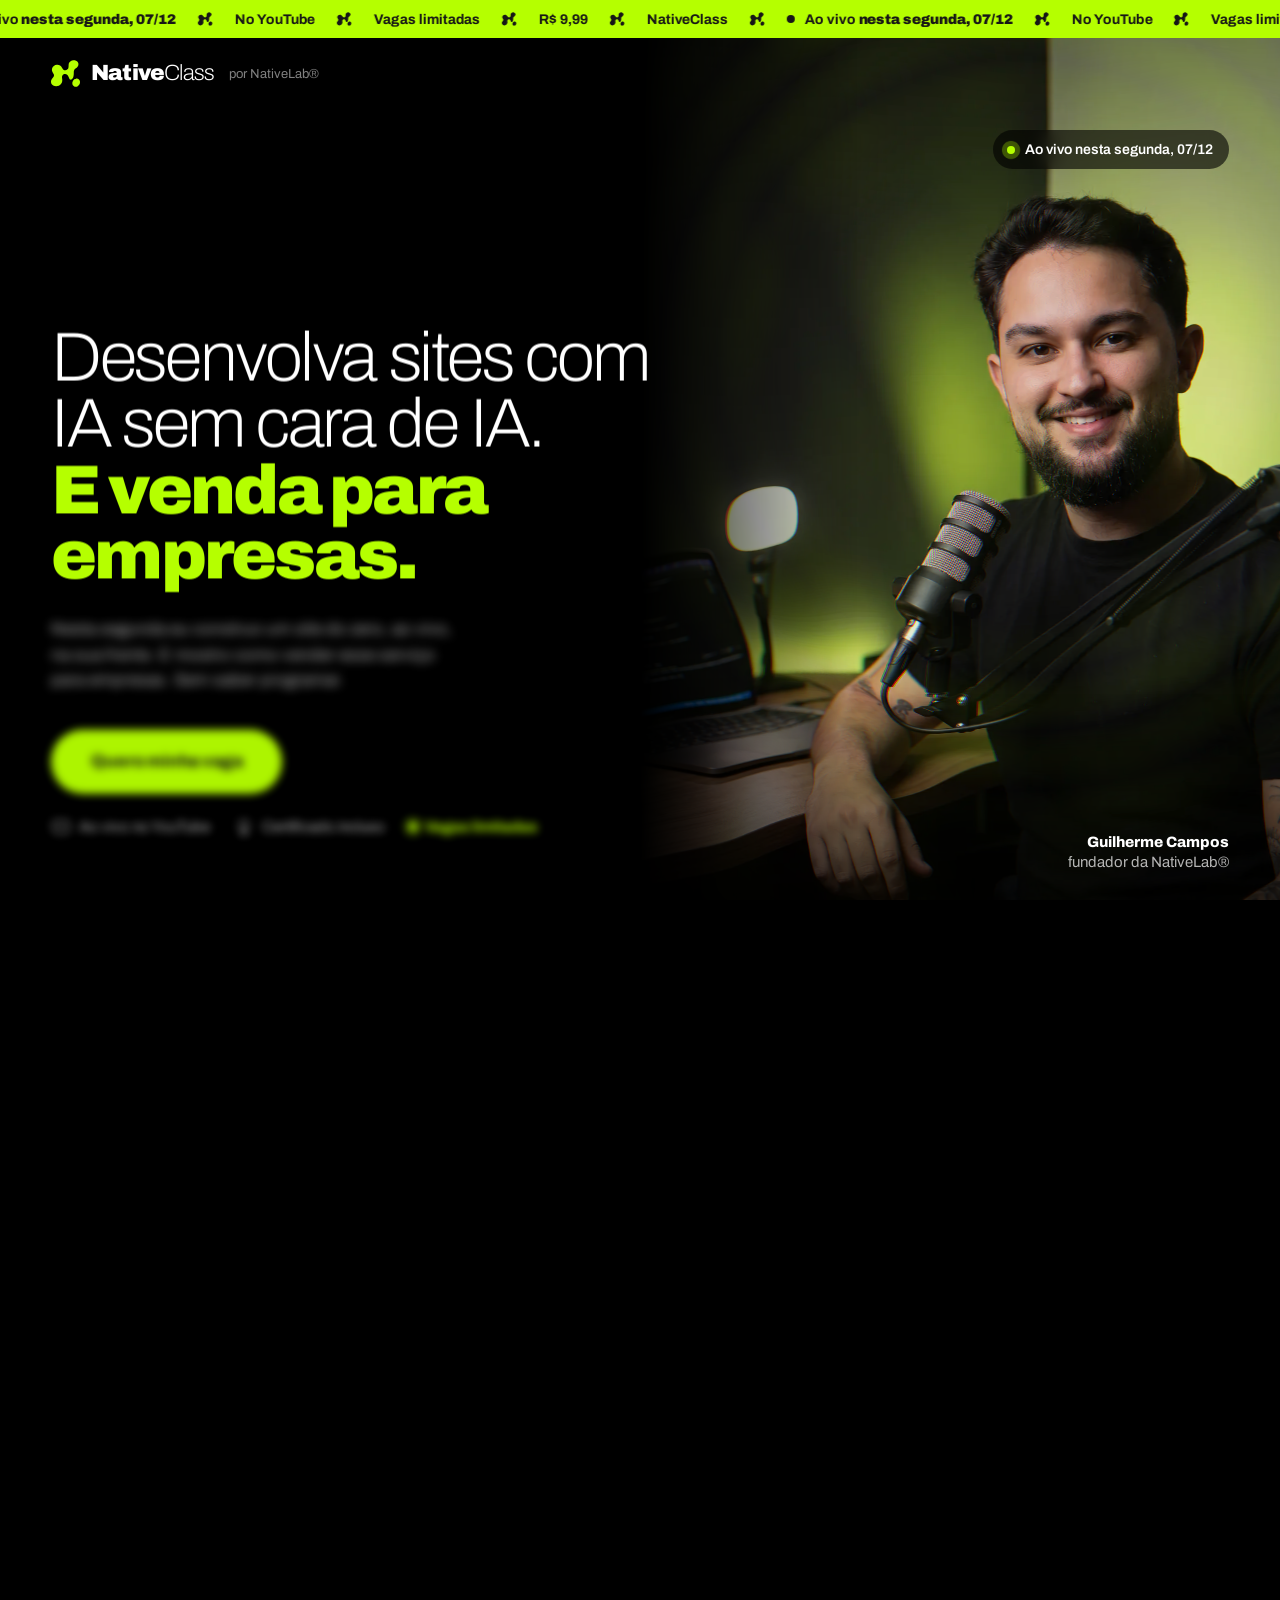
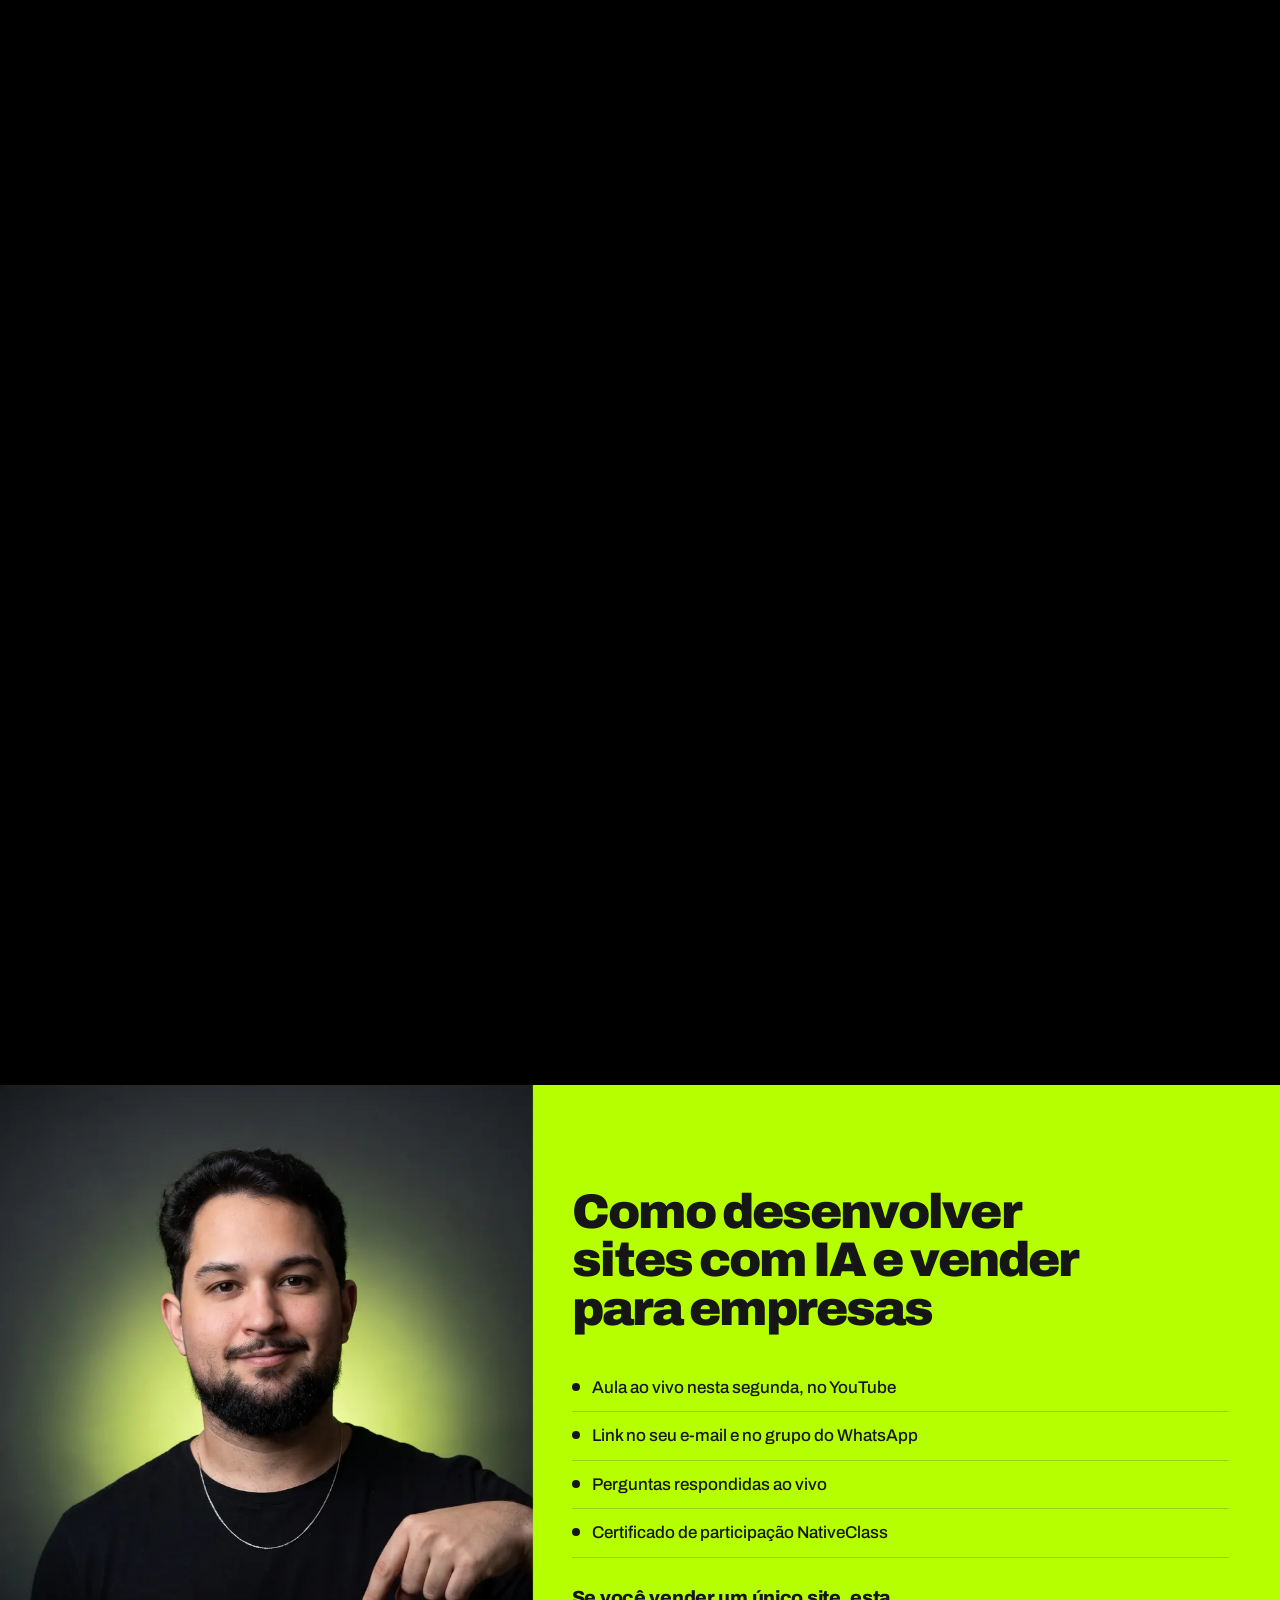
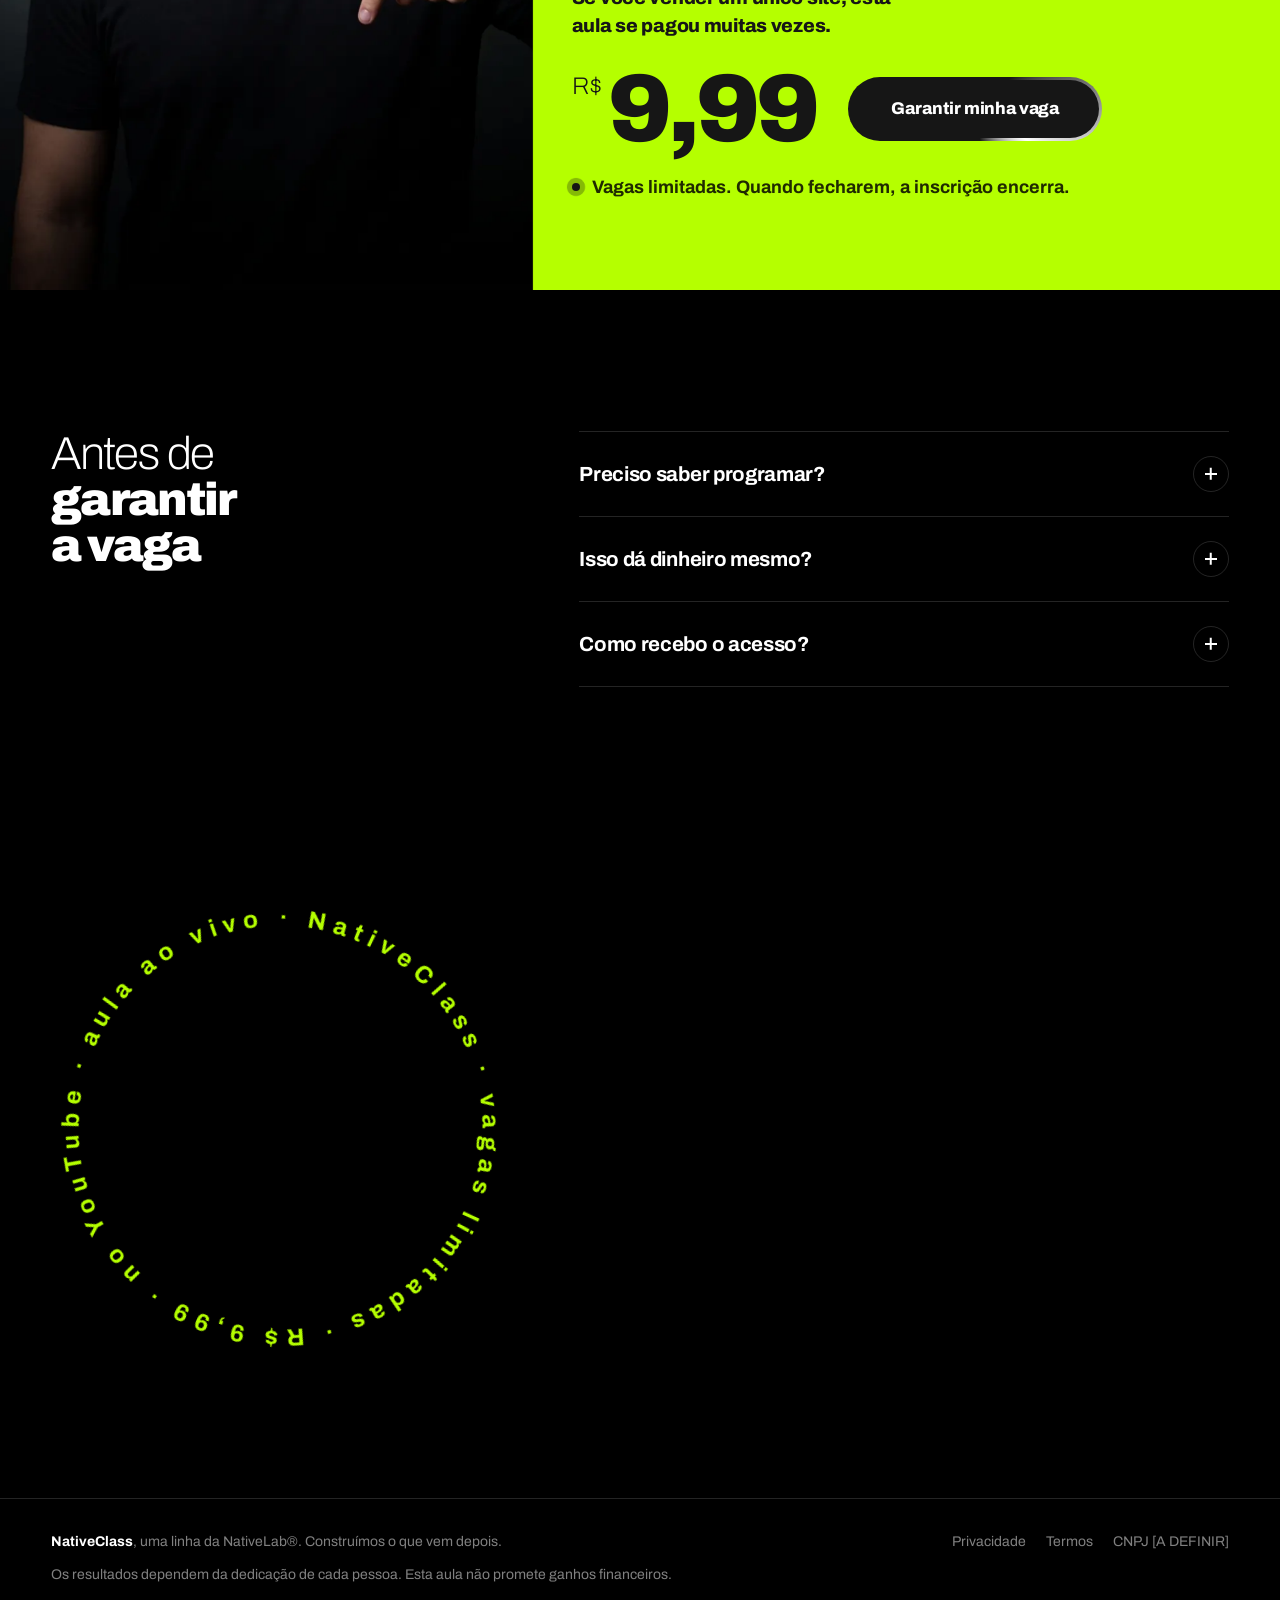
==== index.html @ 90bb5fda "Publica a LP da NativeClass em /nativeclass Landing page da aula ao vivo "Como desenvolver sites com" ====
<!doctype html>
<html lang="pt-BR">
<head>
<meta charset="utf-8">
<meta name="viewport" content="width=device-width, initial-scale=1">
<title>NativeLab®</title>
<meta name="robots" content="noindex">
<meta http-equiv="refresh" content="0; url=/nativeclass/">
<link rel="canonical" href="https://nativelab.online/nativeclass/">
<style>
  body { margin: 0; min-height: 100vh; display: grid; place-items: center; background: #000; color: #fff; font-family: "Helvetica Neue", Arial, sans-serif; }
  a { color: #B5FF00; }
</style>
</head>
<body>
<p>Indo para a <a href="/nativeclass/">NativeClass</a>.</p>
</body>
</html>
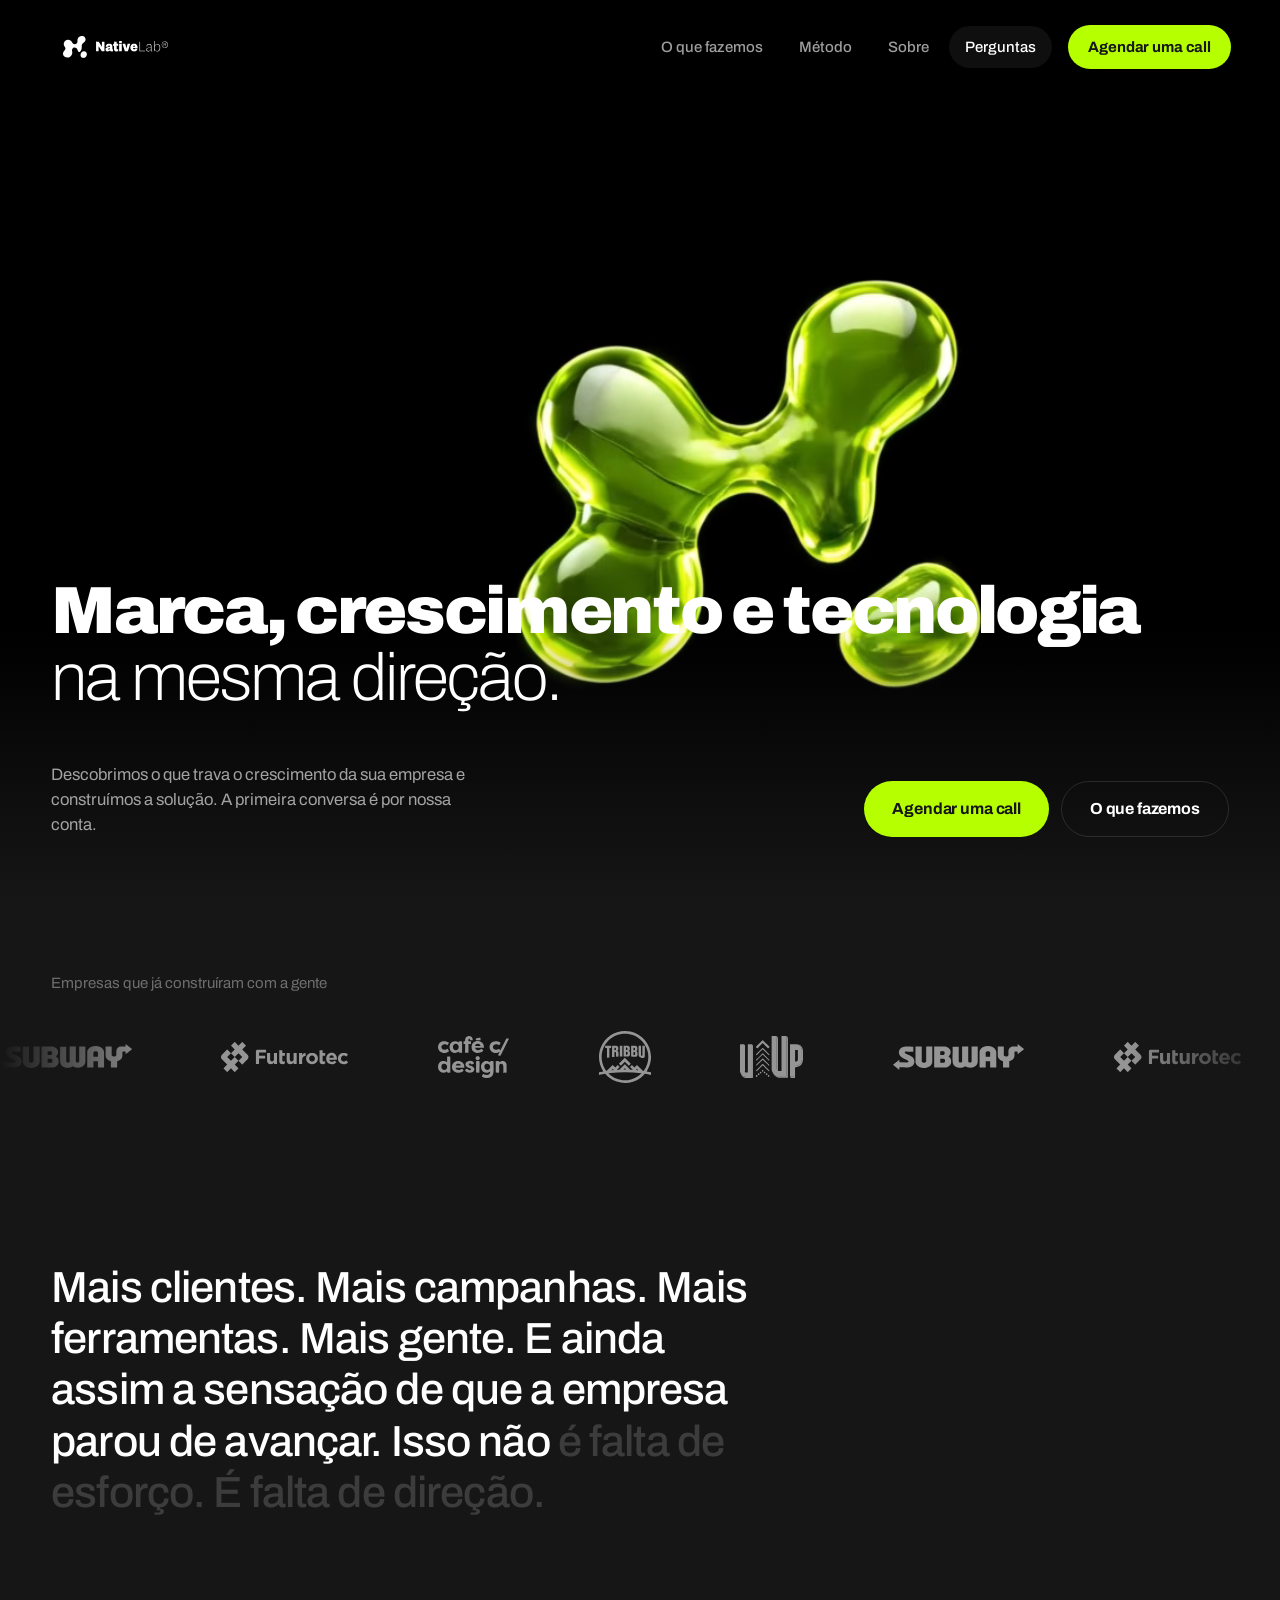
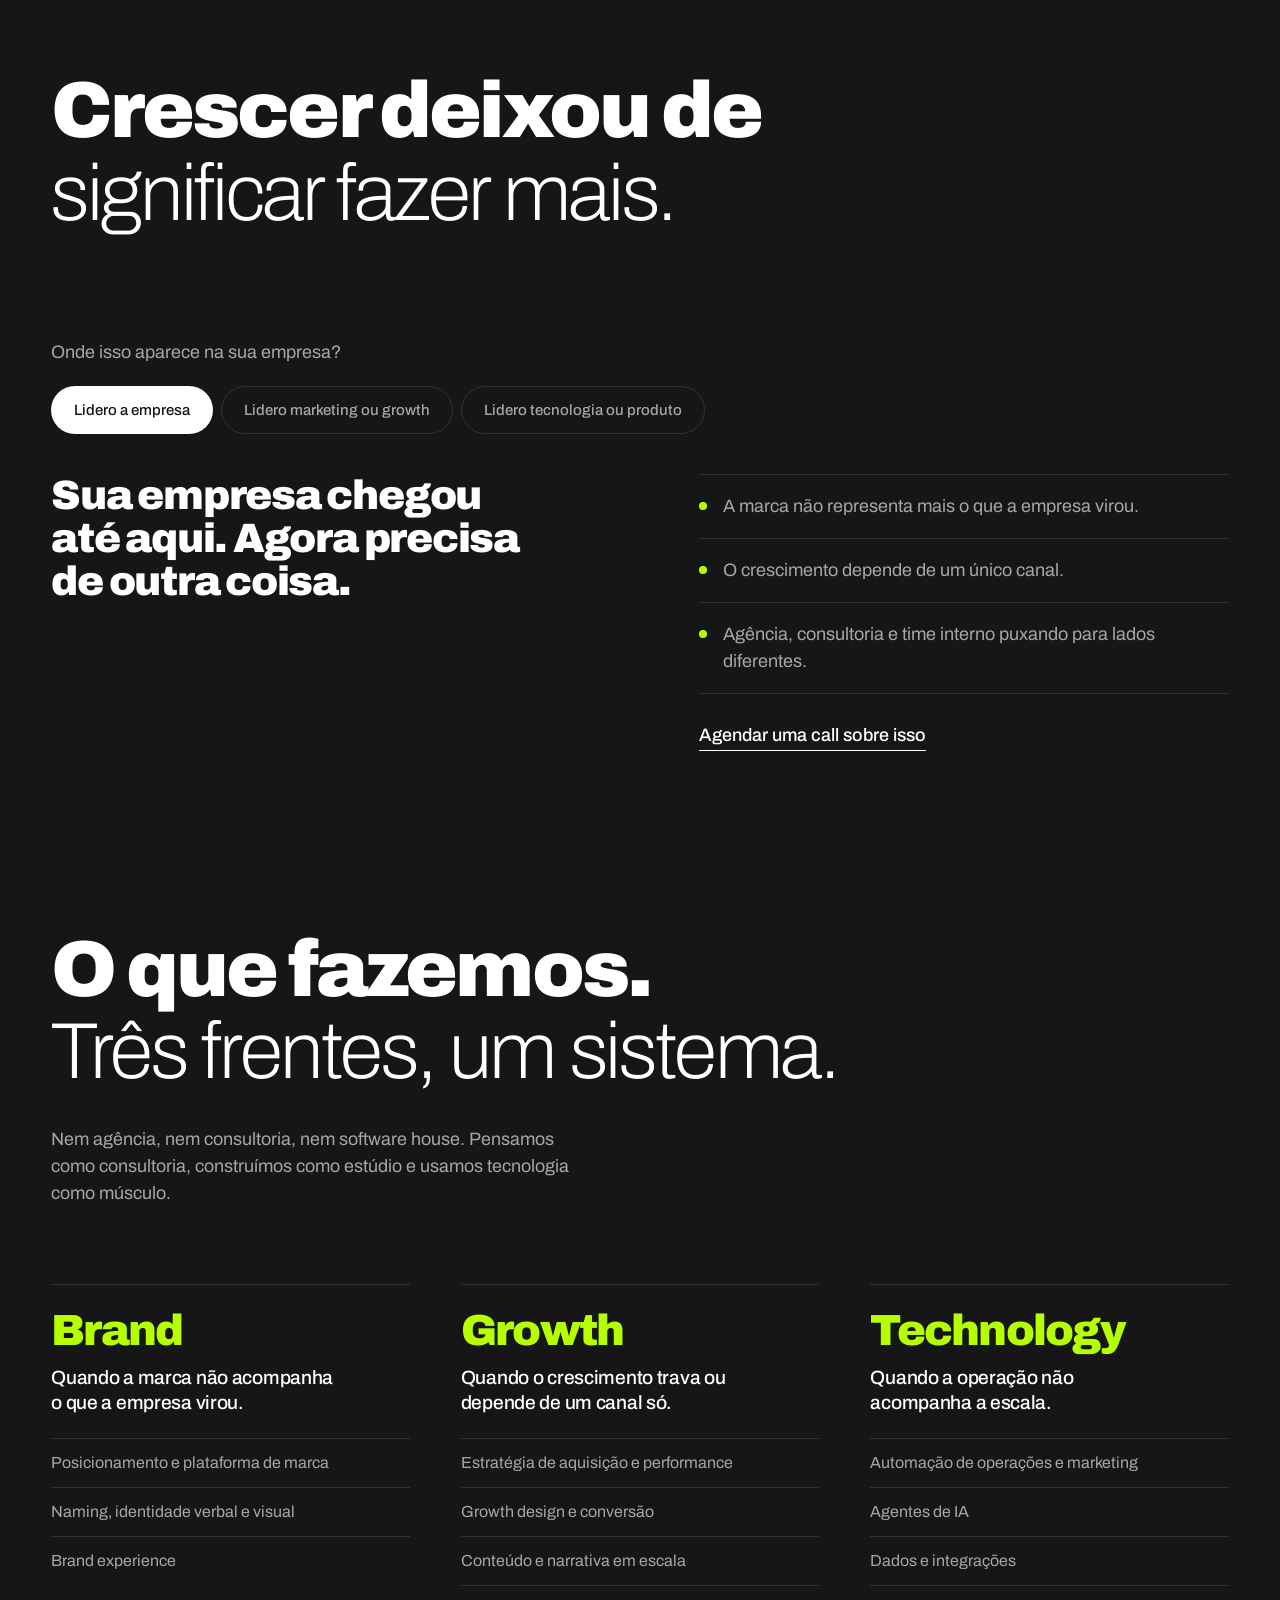
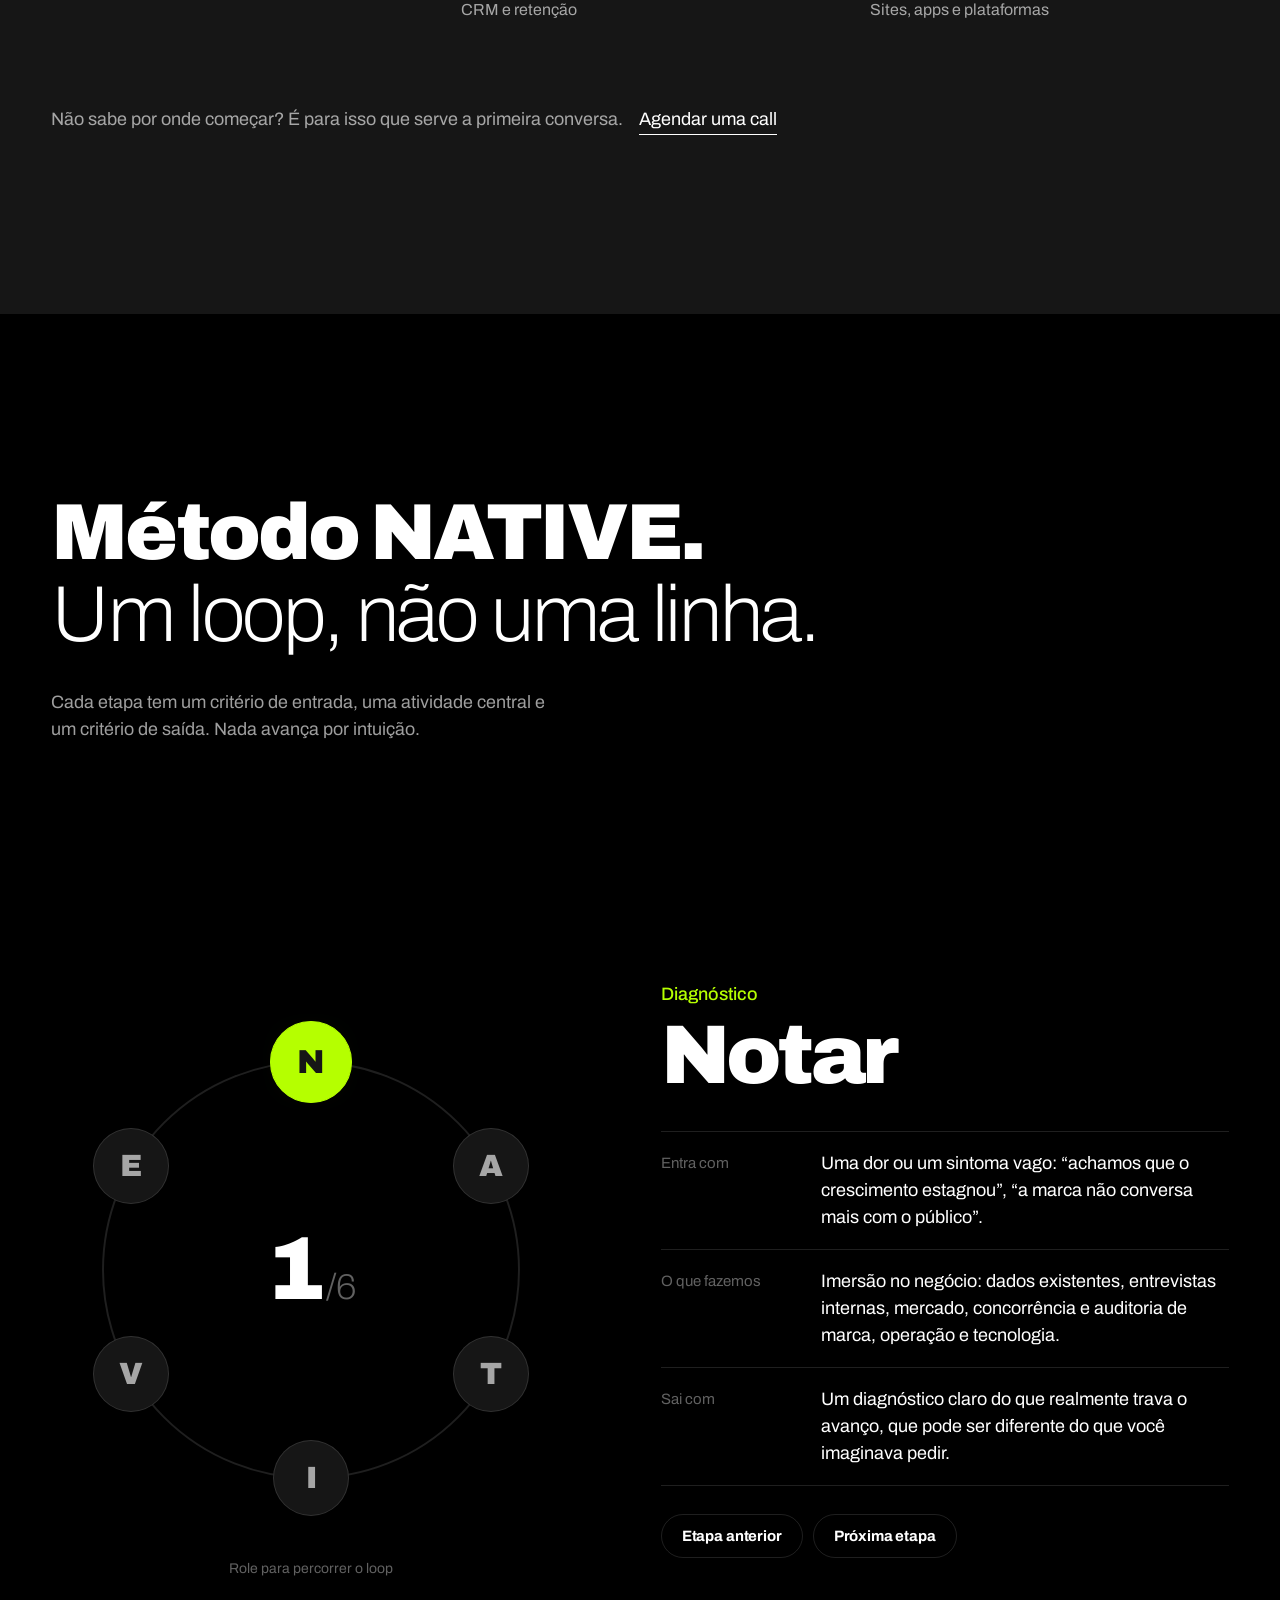
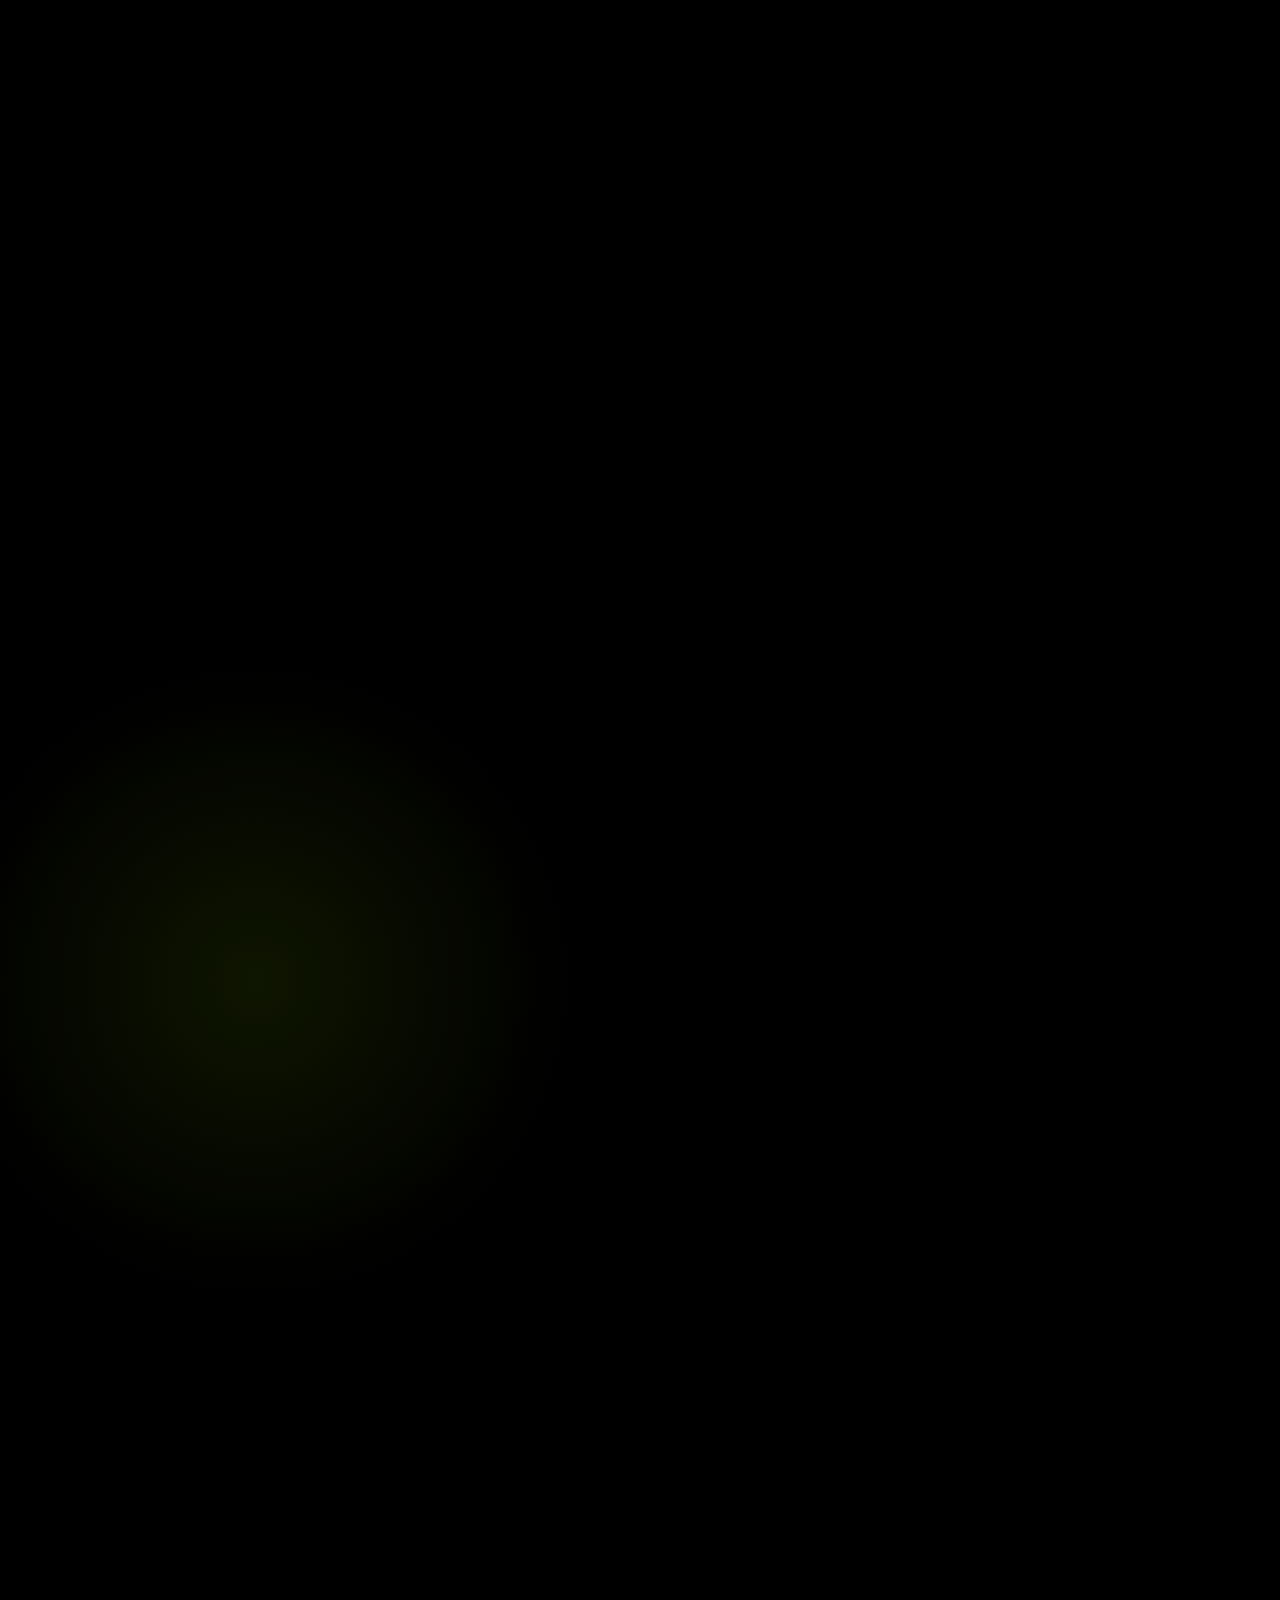
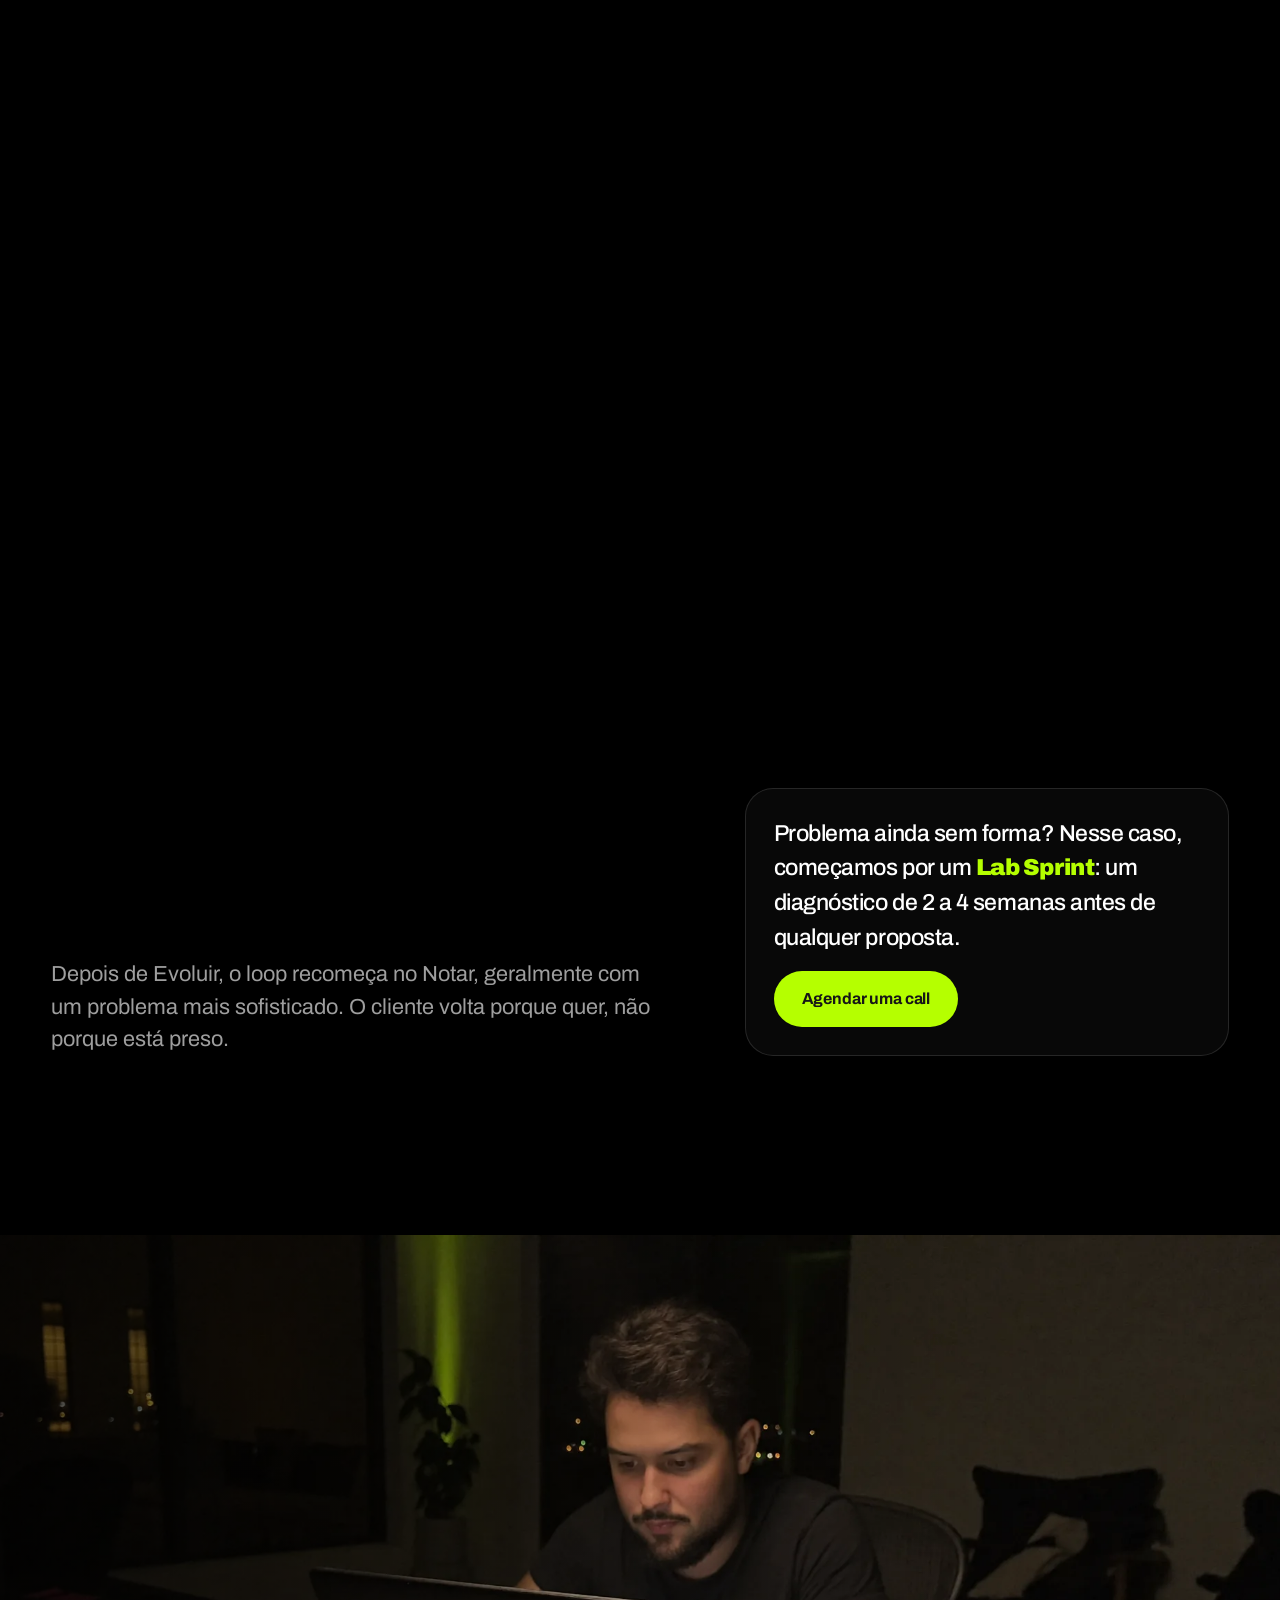
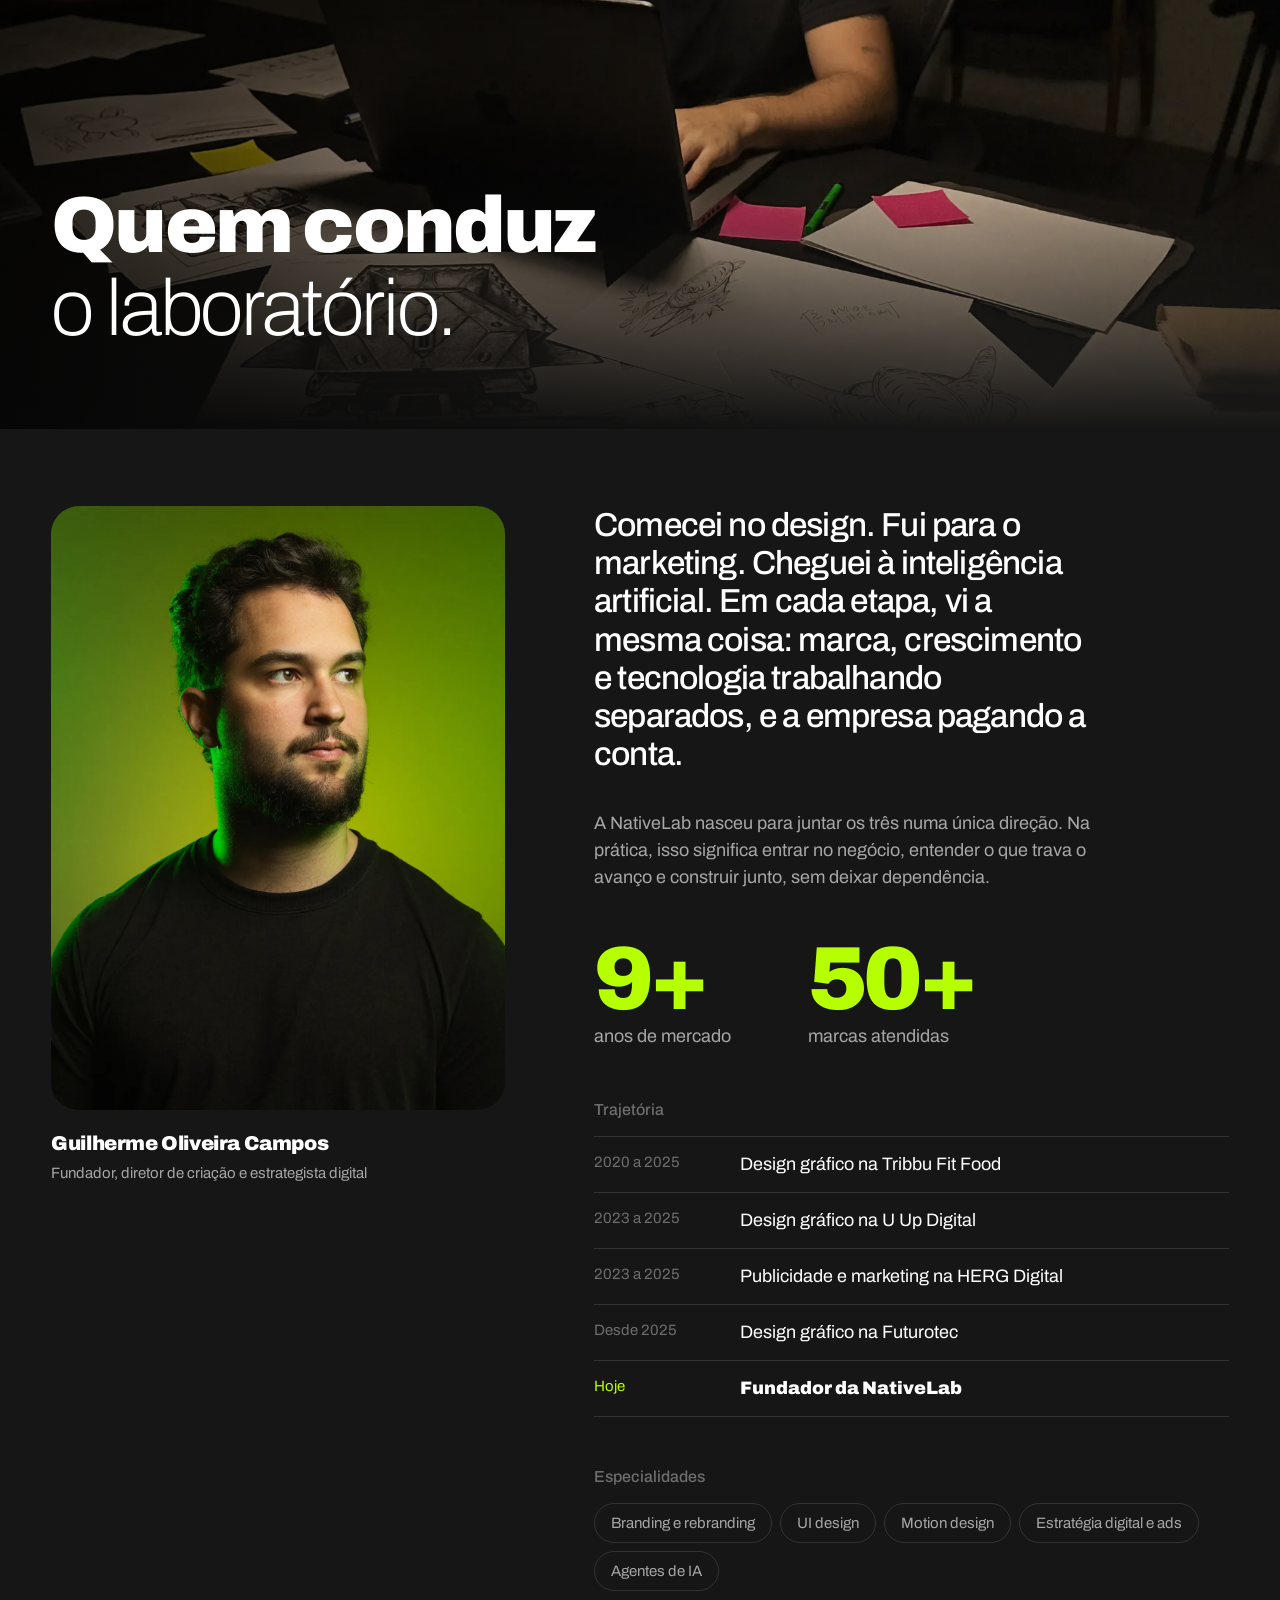
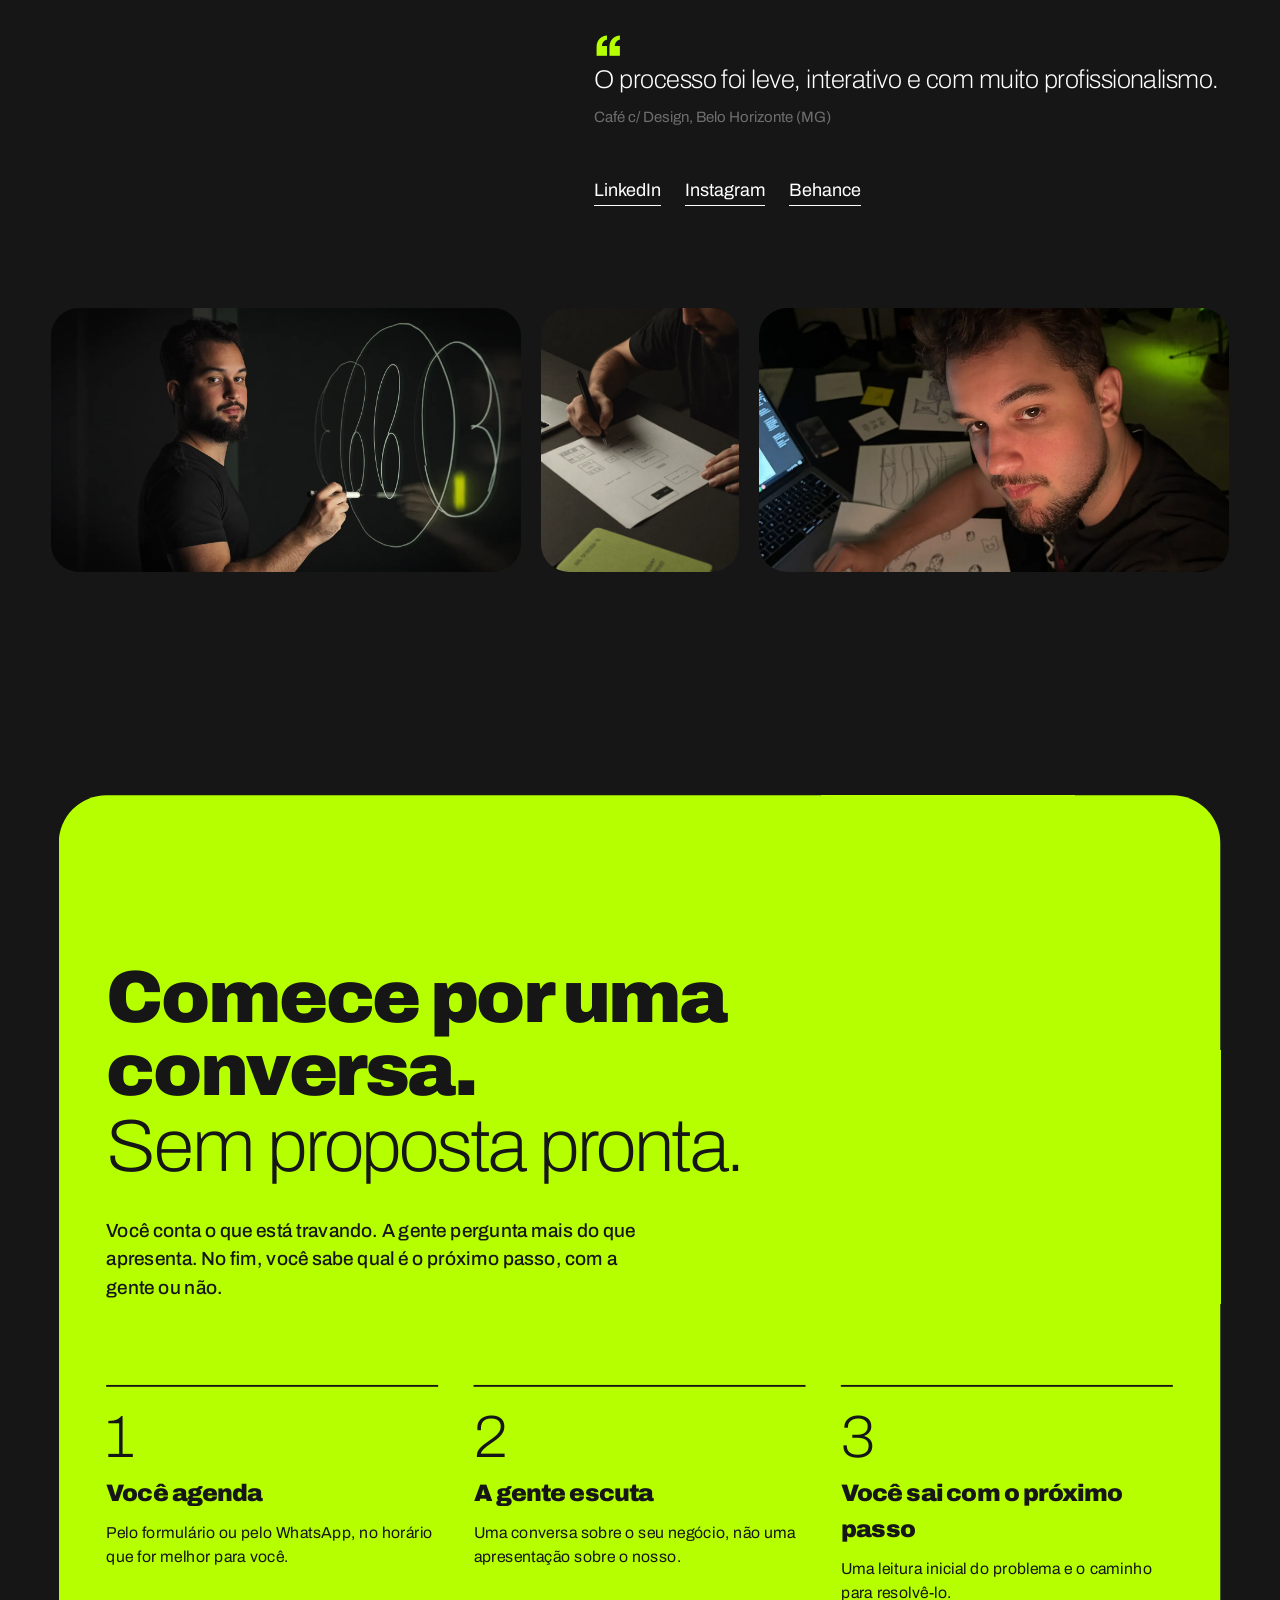
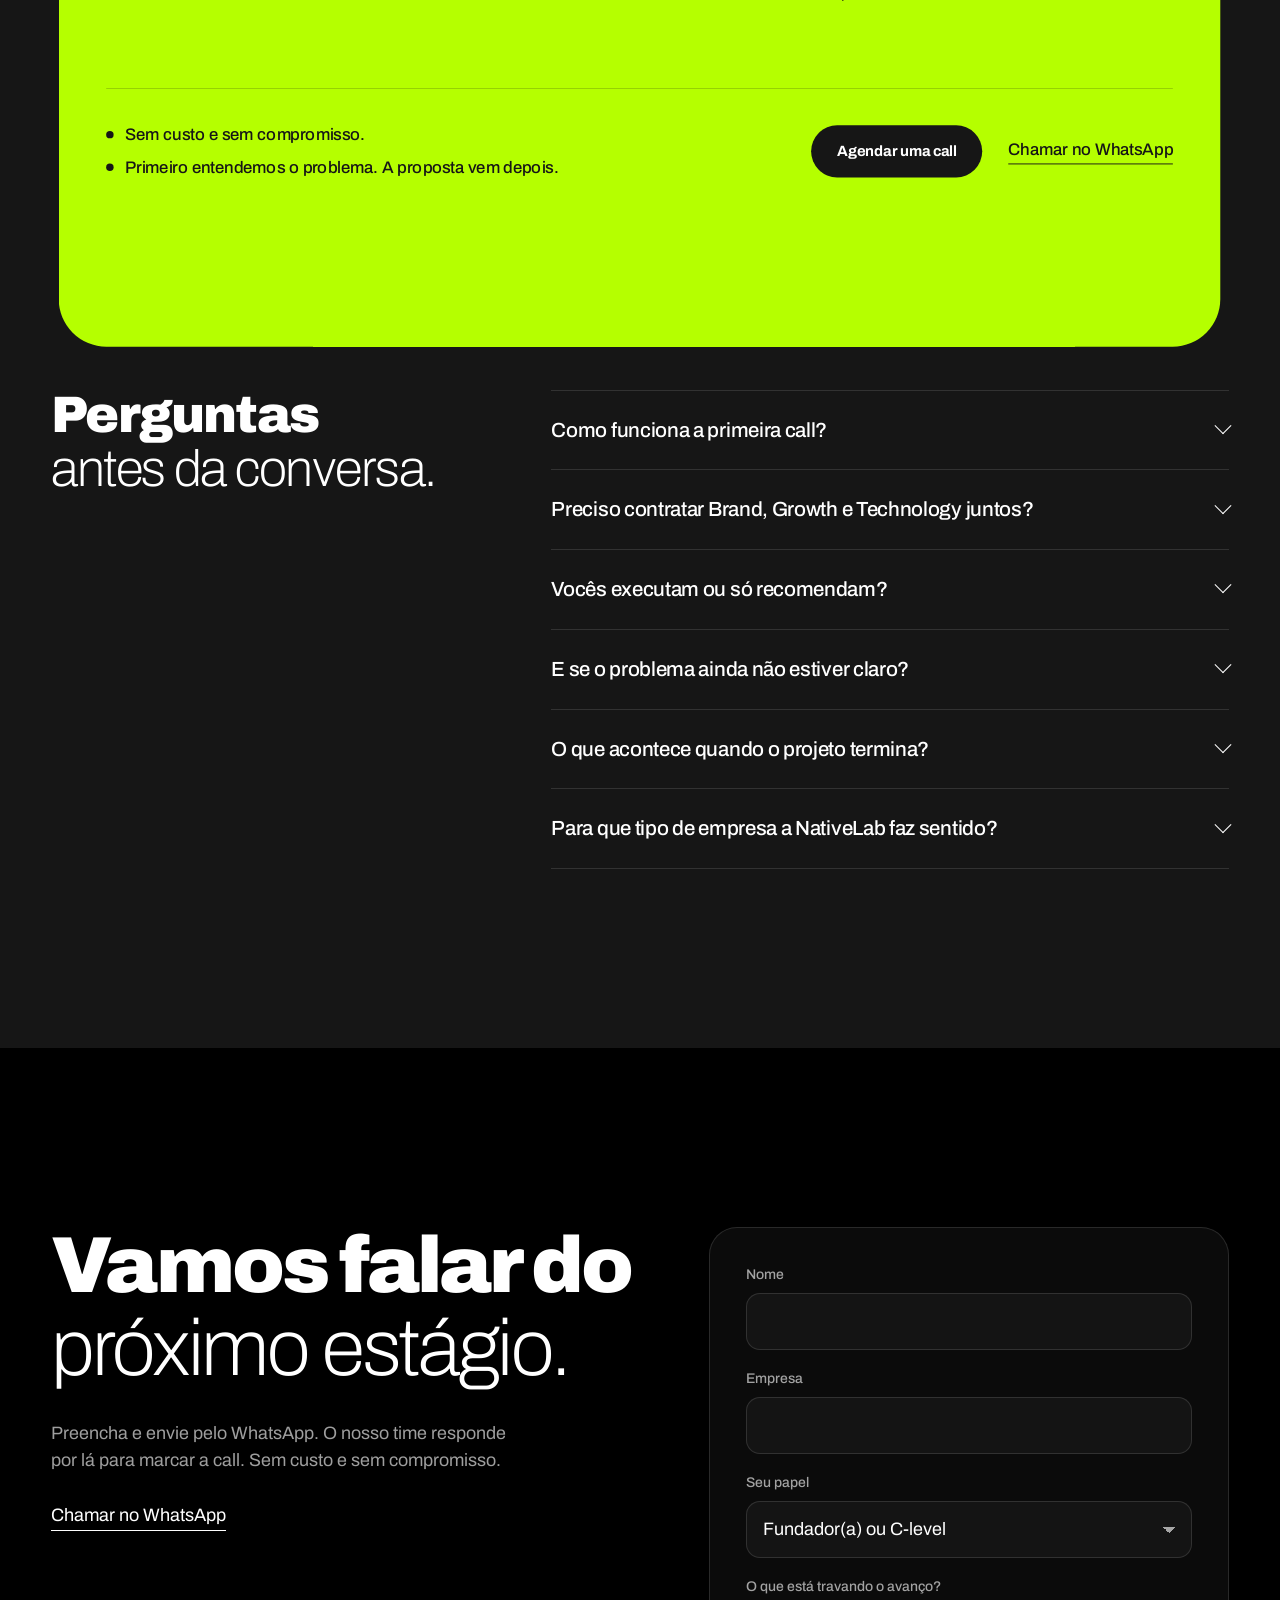
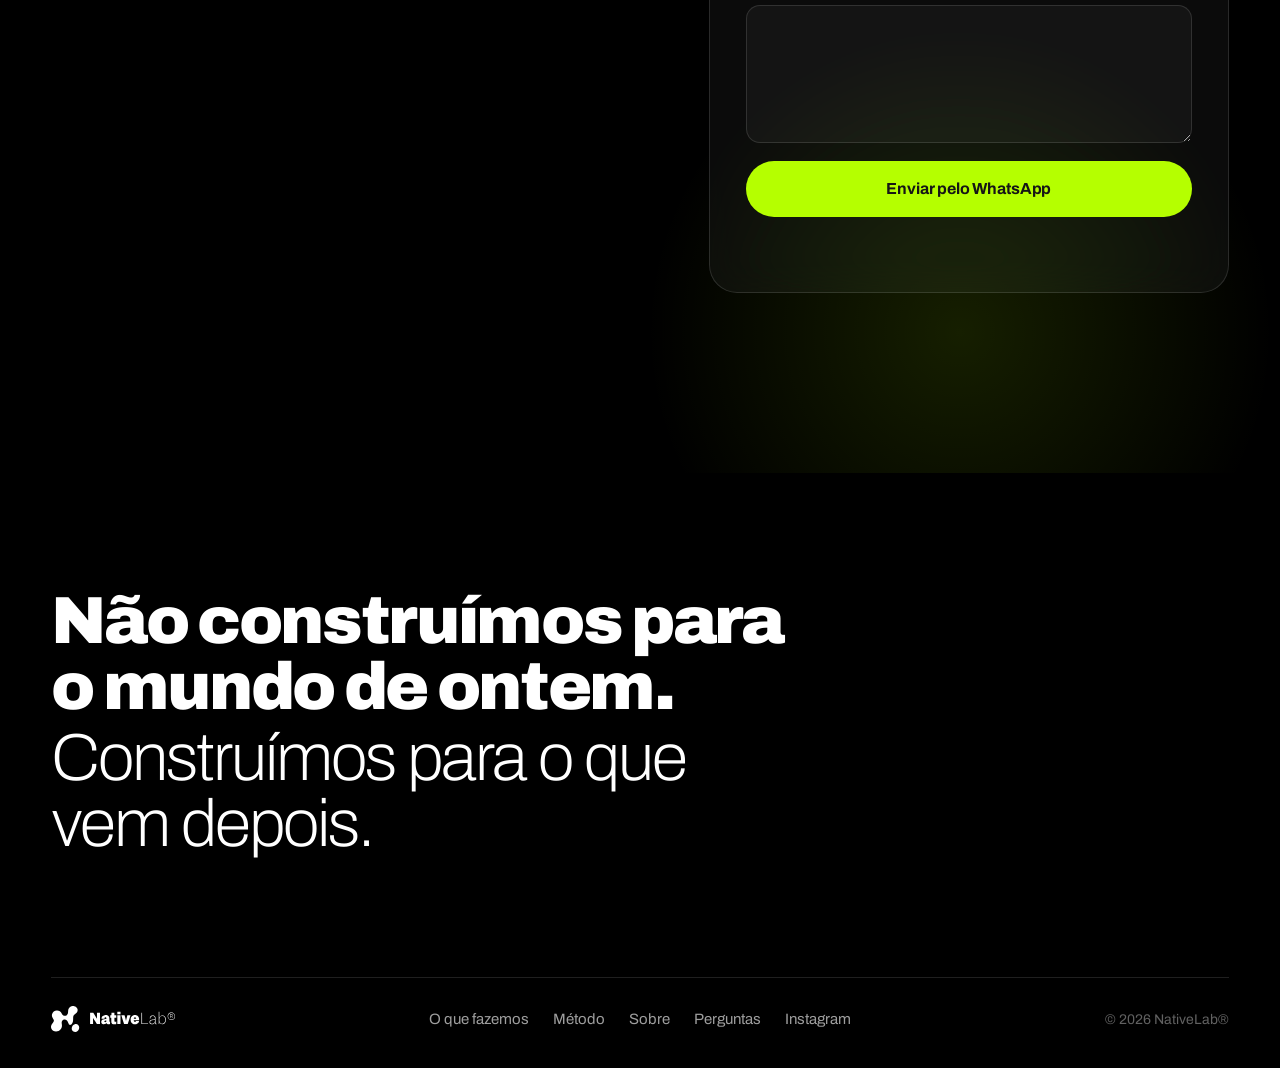
==== commit 41f853c6: "Publica o site institucional da NativeLab na raiz de nativelab.online" ====
--- a/index.html
+++ b/index.html
@@ -3,16 +3,475 @@
 <head>
 <meta charset="utf-8">
 <meta name="viewport" content="width=device-width, initial-scale=1">
-<title>NativeLab®</title>
-<meta name="robots" content="noindex">
-<meta http-equiv="refresh" content="0; url=/nativeclass/">
-<link rel="canonical" href="https://nativelab.online/nativeclass/">
-<style>
-  body { margin: 0; min-height: 100vh; display: grid; place-items: center; background: #000; color: #fff; font-family: "Helvetica Neue", Arial, sans-serif; }
-  a { color: #B5FF00; }
-</style>
+<title>NativeLab® | Construímos o que vem depois</title>
+<meta name="description" content="Marca, crescimento e tecnologia na mesma direção. A NativeLab descobre o que trava o crescimento da sua empresa e constrói a solução. Agende uma call com o nosso time.">
+<meta name="theme-color" content="#161616">
+<meta property="og:type" content="website">
+<meta property="og:title" content="NativeLab® | Construímos o que vem depois">
+<meta property="og:description" content="O laboratório para o momento em que crescer deixou de significar fazer mais. Brand, Growth e Technology numa única direção.">
+<meta property="og:url" content="https://nativelab.online/">
+<meta property="og:image" content="https://nativelab.online/assets/img/og-image.jpg">
+<meta name="twitter:card" content="summary_large_image">
+<link rel="canonical" href="https://nativelab.online/">
+<link rel="icon" href="assets/img/favicon.svg" type="image/svg+xml">
+<link rel="preload" as="font" type="font/woff2" href="assets/fonts/archivo-var.woff2" crossorigin>
+<link rel="preload" as="image" href="assets/img/render-3d-wide.webp">
+<link rel="stylesheet" href="assets/css/style.css">
+<script type="application/ld+json">
+{"@context":"https://schema.org","@type":"Organization","name":"NativeLab","url":"https://nativelab.online/","logo":"https://nativelab.online/assets/img/symbol.svg","slogan":"Construímos o que vem depois.","description":"Laboratório que une marca, crescimento e tecnologia numa única direção."}
+</script>
 </head>
 <body>
-<p>Indo para a <a href="/nativeclass/">NativeClass</a>.</p>
+<a class="skip" href="#conteudo">Pular para o conteúdo</a>
+
+<!-- Gota do cursor (desktop) -->
+<div class="drop" aria-hidden="true"><span class="drop-label">Agendar</span></div>
+
+<header class="nav" data-nav>
+  <a class="nav-logo" href="#topo" aria-label="NativeLab, voltar ao topo"><svg viewBox="0 0 2000.000000 419.000000" aria-hidden="true"><g transform="translate(0.000000,419.000000) scale(0.100000,-0.100000)" fill="currentColor" stroke="none"> <path d="M3480 4183 c-257 -39 -477 -175 -608 -377 -86 -131 -97 -183 -121 -596 -14 -238 -54 -344 -175 -466 -104 -103 -230 -151 -376 -141 -94 6 -172 35 -251 95 -74 55 -131 129 -200 263 -175 335 -469 514 -814 496 -369 -19 -672 -254 -766 -593 -30 -107 -30 -265 0 -379 27 -104 95 -241 167 -335 108 -143 149 -269 126 -392 -17 -91 -71 -194 -145 -274 -151 -163 -255 -336 -292 -484 -79 -310 47 -618 322 -782 387 -233 923 -132 1213 229 71 88 152 248 182 358 31 117 31 348 0 498 -66 320 25 555 255 664 66 32 89 38 166 41 164 8 293 -42 408 -157 88 -88 136 -173 241 -424 48 -116 97 -221 109 -234 59 -62 173 -81 257 -43 134 61 270 248 330 455 46 158 54 230 62 550 7 299 8 313 33 383 51 147 133 245 301 364 182 129 312 286 362 442 38 116 38 266 1 381 -73 222 -276 393 -529 445 -84 18 -193 23 -258 13z"/> <path d="M10690 3055 l0 -195 255 0 255 0 0 195 0 195 -255 0 -255 0 0 -195z"/> <path d="M17360 2260 l0 -990 45 0 45 0 0 144 c0 79 3 151 6 160 4 10 17 -7 40 -52 90 -179 240 -273 434 -275 368 -3 607 307 587 763 -7 152 -31 251 -88 361 -97 186 -267 289 -474 289 -153 -1 -245 -38 -350 -144 -63 -64 -89 -104 -133 -206 -8 -18 -11 105 -11 458 l-1 482 -50 0 -50 0 0 -990z m680 304 c173 -39 299 -182 351 -400 18 -77 20 -109 16 -234 -3 -90 -12 -168 -22 -204 -75 -266 -290 -426 -521 -388 -184 31 -322 172 -381 392 -24 90 -24 336 1 435 52 211 184 358 361 401 69 17 115 17 195 -2z"/> <path d="M19246 3124 c-158 -38 -311 -161 -380 -306 -176 -368 23 -792 409 -873 383 -80 725 198 725 590 0 237 -128 447 -330 543 -47 22 -109 45 -138 51 -72 15 -214 12 -286 -5z m267 -59 c261 -55 430 -284 414 -560 -13 -225 -135 -399 -334 -475 -73 -28 -229 -38 -311 -20 -232 50 -393 244 -409 490 -23 372 281 641 640 565z"/> <path d="M19190 2551 l0 -311 30 0 29 0 3 118 3 117 80 3 80 2 74 -120 c71 -116 75 -120 109 -120 42 0 43 -4 -42 130 l-66 105 33 13 c94 37 131 89 131 187 0 76 -28 126 -88 157 -36 20 -60 23 -208 26 l-168 4 0 -311z m335 235 c85 -36 87 -191 3 -237 -14 -8 -75 -15 -150 -17 l-128 -4 0 136 0 136 120 0 c82 0 132 -5 155 -14z"/> <path d="M6300 2195 l0 -925 240 0 240 0 0 495 c0 272 3 495 8 495 4 0 142 -223 306 -495 l298 -495 254 0 254 0 -2 923 -3 922 -240 0 -240 0 -5 -485 -5 -485 -295 485 -295 485 -257 3 -258 2 0 -925z"/> <path d="M9748 2952 c-6 -191 -16 -224 -73 -248 -19 -8 -55 -14 -80 -14 l-45 0 0 -190 0 -189 83 -3 82 -3 5 -370 c6 -398 8 -415 63 -507 50 -85 132 -141 247 -169 87 -22 349 -17 425 7 l60 20 3 197 c1 108 1 197 -2 197 -2 0 -23 -7 -46 -15 -55 -20 -143 -19 -185 1 -61 29 -65 49 -65 363 l0 281 150 0 150 0 0 195 0 195 -150 0 -150 0 -2 208 -3 207 -231 3 -231 2 -5 -168z"/> <path d="M14577 3114 c-4 -4 -7 -421 -7 -926 l0 -918 536 0 535 0 -3 48 -3 47 -477 3 -478 2 -2 873 -3 872 -45 3 c-25 2 -49 0 -53 -4z"/> <path d="M8650 2719 c-310 -47 -500 -241 -500 -510 l0 -59 238 0 237 0 -3 52 c-6 106 54 162 166 156 55 -4 67 -8 95 -36 31 -31 32 -36 35 -126 l4 -93 -130 -6 c-298 -15 -511 -84 -605 -197 -59 -70 -80 -127 -85 -231 -11 -240 105 -384 338 -420 122 -19 268 8 359 65 38 25 131 121 131 137 0 25 17 4 28 -35 18 -58 62 -109 119 -137 90 -44 372 -35 431 13 9 8 12 57 12 184 l0 174 -38 -6 c-66 -10 -66 -11 -73 345 -6 340 -10 364 -66 476 -34 66 -125 153 -196 188 -125 61 -342 90 -497 66z m270 -948 c0 -71 -3 -83 -26 -111 -61 -71 -190 -99 -251 -54 -32 24 -49 78 -39 119 17 68 130 118 279 124 l37 1 0 -79z"/> <path d="M13425 2721 c-163 -26 -280 -85 -390 -195 -131 -132 -191 -281 -202 -501 -19 -393 159 -670 486 -757 101 -27 305 -29 406 -4 91 22 200 75 267 130 99 81 181 226 195 348 l6 48 -235 0 -236 0 -6 -33 c-9 -47 -33 -77 -80 -98 -83 -38 -200 -14 -245 49 -29 42 -51 107 -51 153 l0 39 429 0 429 0 7 65 c10 87 -9 239 -42 338 -33 98 -105 209 -176 272 -61 53 -167 107 -255 130 -75 19 -236 27 -307 16z m194 -376 c56 -28 89 -84 105 -172 l6 -33 -196 0 -196 0 7 33 c13 66 58 140 100 164 47 27 131 31 174 8z"/> <path d="M10690 1985 l0 -715 255 0 255 0 0 715 0 715 -255 0 -255 0 0 -715z"/> <path d="M11330 2692 c0 -4 101 -324 225 -710 124 -387 225 -705 225 -707 0 -3 132 -5 293 -5 l293 0 227 708 c125 389 227 711 227 715 0 4 -115 7 -255 7 -140 0 -255 -2 -255 -5 0 -2 -36 -138 -81 -302 -44 -164 -92 -359 -106 -433 -14 -74 -28 -144 -32 -154 -5 -13 -15 22 -30 100 -13 65 -64 270 -115 454 l-91 335 -262 3 c-145 1 -263 -1 -263 -6z"/> <path d="M16248 2644 c-127 -30 -233 -110 -283 -211 -24 -48 -30 -74 -33 -150 l-4 -93 51 0 51 0 0 69 c0 37 5 83 12 102 31 92 111 162 222 194 81 24 242 17 307 -12 124 -56 178 -173 182 -394 l2 -114 -175 -12 c-286 -21 -448 -59 -560 -135 -110 -73 -155 -170 -148 -317 9 -193 111 -293 328 -322 220 -30 428 70 526 255 l31 58 6 -79 c12 -151 43 -205 131 -223 29 -6 59 -9 67 -6 8 2 26 7 42 10 24 6 27 11 27 50 l0 44 -34 -10 c-49 -15 -94 5 -114 51 -14 31 -17 103 -23 471 -5 379 -8 442 -23 490 -70 214 -197 301 -436 299 -52 0 -121 -7 -152 -15z m510 -809 c3 -131 -13 -187 -92 -303 -96 -144 -226 -209 -402 -200 -196 11 -291 105 -287 285 2 143 97 233 298 282 113 28 306 49 425 47 l55 -1 3 -110z"/> <path d="M3911 1285 c-35 -8 -107 -35 -160 -61 -83 -40 -109 -60 -192 -143 -80 -80 -103 -111 -141 -188 -63 -124 -82 -215 -75 -352 6 -123 29 -200 87 -290 68 -105 162 -181 277 -224 89 -33 241 -30 348 7 44 15 103 40 130 56 383 221 484 755 199 1050 -130 135 -290 184 -473 145z"/> </g></svg></a>
+  <nav class="nav-links" aria-label="Principal">
+    <a href="#servicos">O que fazemos</a>
+    <a href="#metodo">Método</a>
+    <a href="#sobre">Sobre</a>
+    <a href="#faq">Perguntas</a>
+  </nav>
+  <a class="btn btn-lime btn-sm nav-cta" href="#contato" data-drop="Agendar" data-track="cta_nav">Agendar uma call</a>
+  <button class="nav-toggle" aria-expanded="false" aria-controls="menu-mobile" aria-label="Abrir menu"><span></span><span></span></button>
+</header>
+
+<div class="menu-mobile" id="menu-mobile" hidden>
+  <a href="#servicos">O que fazemos</a>
+  <a href="#metodo">Método</a>
+  <a href="#sobre">Sobre</a>
+  <a href="#faq">Perguntas</a>
+  <a class="btn btn-lime" href="#contato">Agendar uma call</a>
+</div>
+
+<main id="conteudo">
+
+<!-- ============ HERO ============ -->
+<section class="hero" id="topo">
+  <div class="hero-stage" aria-hidden="true">
+    <div class="hero-glow"></div>
+    <picture class="hero-render" data-tilt>
+      <source media="(max-width: 720px)" srcset="assets/img/render-3d-square.webp">
+      <img src="assets/img/render-3d-wide.webp" alt="" width="2400" height="1350" fetchpriority="high">
+    </picture>
+    <!-- Vídeo do logo 3D (Higgsfield / Kling 3.0). Se o arquivo não existir, fica o render estático. -->
+    <video class="hero-video" data-src="assets/video/logo-3d.mp4" data-src-mobile="assets/video/logo-3d-mobile.mp4" muted loop playsinline preload="none"></video>
+  </div>
+
+  <div class="hero-content wrap">
+    <h1 class="hero-title">
+      <span class="line"><span class="w-black">Marca, crescimento e tecnologia</span></span>
+      <span class="line"><span class="w-thin">na mesma direção.</span></span>
+    </h1>
+    <div class="hero-foot">
+      <p class="hero-lead">Descobrimos o que trava o crescimento da sua empresa e construímos a solução. A primeira conversa é por nossa conta.</p>
+      <div class="hero-actions">
+        <a class="btn btn-lime" href="#contato" data-drop="Agendar">Agendar uma call</a>
+        <a class="btn btn-ghost" href="#servicos">O que fazemos</a>
+      </div>
+    </div>
+  </div>
+</section>
+
+<!-- ============ CLIENTES ============ -->
+<!-- Para adicionar um cliente: coloque o logo em assets/img/clientes/ e copie uma linha <li>.
+     --h é a altura do logo em px: logos largos ficam mais baixos e logos quadrados mais altos, para todos terem o mesmo peso. -->
+<section class="clients" id="clientes" aria-labelledby="clients-title">
+  <p class="clients-title wrap" id="clients-title">Empresas que já construíram com a gente</p>
+  <div class="marquee" data-marquee>
+    <ul class="marquee-group">
+      <li><img src="assets/img/clientes/subway.svg" alt="Subway" style="--h:26" width="252" height="50"></li>
+      <li><img src="assets/img/clientes/futurotec.svg" alt="Futurotec" style="--h:30" width="248" height="58"></li>
+      <li><img src="assets/img/clientes/cafecdesign.svg" alt="Café c/ design" style="--h:42" width="116" height="68"></li>
+      <li><img src="assets/img/clientes/tribbu.svg" alt="Tribbu" style="--h:52" width="102" height="102"></li>
+      <li><img src="assets/img/clientes/uup.svg" alt="UUP" style="--h:42" width="120" height="80"></li>
+    </ul>
+  </div>
+</section>
+
+<!-- ============ TENSÃO ============ -->
+<section class="tension" id="tensao">
+  <div class="wrap">
+    <p class="reveal-text" data-reveal-text>Mais clientes. Mais campanhas. Mais ferramentas. Mais gente. E ainda assim a sensação de que a empresa parou de avançar. Isso não é falta de esforço. É falta de direção.</p>
+
+    <h2 class="display-2">
+      <span class="w-black">Crescer deixou de</span>
+      <span class="w-thin">significar fazer mais.</span>
+    </h2>
+
+    <div class="audience">
+      <p class="audience-q">Onde isso aparece na sua empresa?</p>
+      <div class="tabs" role="tablist" aria-label="Seu papel na empresa">
+        <button role="tab" id="tab-c" aria-selected="true" aria-controls="panel-c">Lidero a empresa</button>
+        <button role="tab" id="tab-m" aria-selected="false" aria-controls="panel-m" tabindex="-1">Lidero marketing ou growth</button>
+        <button role="tab" id="tab-t" aria-selected="false" aria-controls="panel-t" tabindex="-1">Lidero tecnologia ou produto</button>
+      </div>
+
+      <div class="panel" role="tabpanel" id="panel-c" aria-labelledby="tab-c">
+        <p class="panel-quote">Sua empresa chegou até aqui. Agora precisa de outra coisa.</p>
+        <div class="panel-side">
+          <ul class="symptoms">
+            <li>A marca não representa mais o que a empresa virou.</li>
+            <li>O crescimento depende de um único canal.</li>
+            <li>Agência, consultoria e time interno puxando para lados diferentes.</li>
+          </ul>
+          <a class="link panel-cta" href="#contato">Agendar uma call sobre isso</a>
+        </div>
+      </div>
+      <div class="panel" role="tabpanel" id="panel-m" aria-labelledby="tab-m" hidden>
+        <p class="panel-quote">Growth sem direção só acelera o problema.</p>
+        <div class="panel-side">
+          <ul class="symptoms">
+            <li>O tráfego chega, mas não converte.</li>
+            <li>A empresa adquire bem e retém mal.</li>
+            <li>Conteúdo sem consistência e sem sistema.</li>
+          </ul>
+          <a class="link panel-cta" href="#contato">Agendar uma call sobre isso</a>
+        </div>
+      </div>
+      <div class="panel" role="tabpanel" id="panel-t" aria-labelledby="tab-t" hidden>
+        <p class="panel-quote">Tecnologia não substitui direção. Aplica direção.</p>
+        <div class="panel-side">
+          <ul class="symptoms">
+            <li>Processos manuais travando a escala.</li>
+            <li>Ferramentas desconectadas e dados espalhados.</li>
+            <li>Atendimento e vendas sobrecarregados.</li>
+          </ul>
+          <a class="link panel-cta" href="#contato">Agendar uma call sobre isso</a>
+        </div>
+      </div>
+    </div>
+  </div>
+</section>
+
+<!-- ============ O QUE FAZEMOS ============ -->
+<section class="services" id="servicos">
+  <div class="wrap">
+    <div class="section-head">
+      <h2 class="display-2">
+        <span class="w-black">O que fazemos.</span>
+        <span class="w-thin">Três frentes, um sistema.</span>
+      </h2>
+      <p class="section-lead">Nem agência, nem consultoria, nem software house. Pensamos como consultoria, construímos como estúdio e usamos tecnologia como músculo.</p>
+    </div>
+
+    <div class="pillars">
+      <article class="pillar">
+        <h3 class="pillar-name">Brand</h3>
+        <p class="pillar-when">Quando a marca não acompanha o que a empresa virou.</p>
+        <ul class="pillar-list">
+          <li>Posicionamento e plataforma de marca</li>
+          <li>Naming, identidade verbal e visual</li>
+          <li>Brand experience</li>
+        </ul>
+      </article>
+      <article class="pillar">
+        <h3 class="pillar-name">Growth</h3>
+        <p class="pillar-when">Quando o crescimento trava ou depende de um canal só.</p>
+        <ul class="pillar-list">
+          <li>Estratégia de aquisição e performance</li>
+          <li>Growth design e conversão</li>
+          <li>Conteúdo e narrativa em escala</li>
+          <li>CRM e retenção</li>
+        </ul>
+      </article>
+      <article class="pillar">
+        <h3 class="pillar-name">Technology</h3>
+        <p class="pillar-when">Quando a operação não acompanha a escala.</p>
+        <ul class="pillar-list">
+          <li>Automação de operações e marketing</li>
+          <li>Agentes de IA</li>
+          <li>Dados e integrações</li>
+          <li>Sites, apps e plataformas</li>
+        </ul>
+      </article>
+    </div>
+
+    <p class="services-note">Não sabe por onde começar? É para isso que serve a primeira conversa. <a class="link" href="#contato">Agendar uma call</a></p>
+  </div>
+</section>
+
+<!-- ============ MÉTODO NATIVE ============ -->
+<section class="method" id="metodo">
+  <div class="wrap">
+    <div class="section-head">
+      <h2 class="display-2">
+        <span class="w-black">Método NATIVE.</span>
+        <span class="w-thin">Um loop, não uma linha.</span>
+      </h2>
+      <p class="section-lead">Cada etapa tem um critério de entrada, uma atividade central e um critério de saída. Nada avança por intuição.</p>
+    </div>
+
+    <div class="loop-pin" data-loop-pin>
+    <div class="loop">
+      <div class="loop-ring">
+        <svg viewBox="0 0 400 400" class="ring-svg" aria-hidden="true">
+          <circle cx="200" cy="200" r="160" class="ring-track"/>
+          <circle cx="200" cy="200" r="160" class="ring-progress" data-ring/>
+          <circle r="11" class="ring-drop" data-ring-drop cx="200" cy="40"/>
+        </svg>
+        <div class="loop-steps" role="tablist" aria-label="Etapas do método NATIVE" data-steps>
+          <!-- botões gerados posicionados em círculo -->
+          <button role="tab" data-i="0" aria-selected="true"  aria-controls="step-panel" id="st-0">N<span class="sr">otar</span></button>
+          <button role="tab" data-i="1" aria-selected="false" aria-controls="step-panel" id="st-1" tabindex="-1">A<span class="sr">nalisar</span></button>
+          <button role="tab" data-i="2" aria-selected="false" aria-controls="step-panel" id="st-2" tabindex="-1">T<span class="sr">estar</span></button>
+          <button role="tab" data-i="3" aria-selected="false" aria-controls="step-panel" id="st-3" tabindex="-1">I<span class="sr">ntegrar</span></button>
+          <button role="tab" data-i="4" aria-selected="false" aria-controls="step-panel" id="st-4" tabindex="-1">V<span class="sr">alidar</span></button>
+          <button role="tab" data-i="5" aria-selected="false" aria-controls="step-panel" id="st-5" tabindex="-1">E<span class="sr">voluir</span></button>
+        </div>
+        <p class="loop-center" aria-hidden="true"><span data-step-num>1</span><span>/6</span></p>
+        <p class="loop-hint" aria-hidden="true" data-loop-hint>Role para percorrer o loop</p>
+      </div>
+
+      <div class="step-panel" id="step-panel" role="tabpanel" aria-live="polite" data-step-panel>
+        <p class="step-kicker" data-step-kicker>Diagnóstico</p>
+        <h3 class="step-title" data-step-title>Notar</h3>
+        <dl class="step-io">
+          <div><dt>Entra com</dt><dd data-step-in></dd></div>
+          <div><dt>O que fazemos</dt><dd data-step-do></dd></div>
+          <div><dt>Sai com</dt><dd data-step-out></dd></div>
+        </dl>
+        <div class="step-nav">
+          <button class="btn btn-ghost btn-sm" data-step-prev>Etapa anterior</button>
+          <button class="btn btn-ghost btn-sm" data-step-next>Próxima etapa</button>
+        </div>
+      </div>
+    </div>
+    </div>
+
+    <div class="loop-foot">
+      <p class="loop-note">Depois de Evoluir, o loop recomeça no Notar, geralmente com um problema mais sofisticado. O cliente volta porque quer, não porque está preso.</p>
+      <div class="mid-cta">
+        <p>Problema ainda sem forma? Nesse caso, começamos por um <strong>Lab Sprint</strong>: um diagnóstico de 2 a 4 semanas antes de qualquer proposta.</p>
+        <a class="btn btn-lime" href="#contato" data-drop="Agendar">Agendar uma call</a>
+      </div>
+    </div>
+  </div>
+</section>
+
+
+<!-- ============ FUNDADOR ============ -->
+<!-- Fotos: assets/img/sobre/ (geradas no Higgsfield com o personagem Guilherme) -->
+<section class="founder" id="sobre" aria-labelledby="founder-title">
+  <div class="founder-hero">
+    <picture class="founder-hero-img">
+      <img src="assets/img/sobre/guilherme-editorial.webp" alt="Guilherme Campos trabalhando à noite em uma mesa com notebook e esboços" loading="lazy" width="2048" height="1152">
+    </picture>
+    <div class="wrap founder-hero-copy">
+      <h2 class="display-2" id="founder-title">
+        <span class="w-black">Quem conduz</span>
+        <span class="w-thin">o laboratório.</span>
+      </h2>
+    </div>
+  </div>
+
+  <div class="wrap founder-grid">
+    <figure class="founder-portrait">
+      <img src="assets/img/sobre/guilherme-retrato.webp" alt="Retrato de Guilherme Campos em estúdio, com fundo verde" loading="lazy" width="1200" height="1600">
+      <figcaption>
+        <strong>Guilherme Oliveira Campos</strong>
+        <span>Fundador, diretor de criação e estrategista digital</span>
+      </figcaption>
+    </figure>
+
+    <div class="founder-body">
+      <p class="founder-lead">Comecei no design. Fui para o marketing. Cheguei à inteligência artificial. Em cada etapa, vi a mesma coisa: marca, crescimento e tecnologia trabalhando separados, e a empresa pagando a conta.</p>
+      <p class="founder-text">A NativeLab nasceu para juntar os três numa única direção. Na prática, isso significa entrar no negócio, entender o que trava o avanço e construir junto, sem deixar dependência.</p>
+
+      <dl class="founder-stats">
+        <div><dt>anos de mercado</dt><dd data-count="9">9+</dd></div>
+        <div><dt>marcas atendidas</dt><dd data-count="50">50+</dd></div>
+      </dl>
+
+      <div class="founder-block">
+        <h3 class="founder-h">Trajetória</h3>
+        <ol class="timeline">
+          <li><span class="tl-when">2020 a 2025</span><span class="tl-what">Design gráfico na Tribbu Fit Food</span></li>
+          <li><span class="tl-when">2023 a 2025</span><span class="tl-what">Design gráfico na U Up Digital</span></li>
+          <li><span class="tl-when">2023 a 2025</span><span class="tl-what">Publicidade e marketing na HERG Digital</span></li>
+          <li><span class="tl-when">Desde 2025</span><span class="tl-what">Design gráfico na Futurotec</span></li>
+          <li class="is-now"><span class="tl-when">Hoje</span><span class="tl-what">Fundador da NativeLab</span></li>
+        </ol>
+      </div>
+
+      <div class="founder-block">
+        <h3 class="founder-h">Especialidades</h3>
+        <ul class="skills">
+          <li>Branding e rebranding</li>
+          <li>UI design</li>
+          <li>Motion design</li>
+          <li>Estratégia digital e ads</li>
+          <li>Agentes de IA</li>
+        </ul>
+      </div>
+
+      <blockquote class="founder-quote">
+        <p>O processo foi leve, interativo e com muito profissionalismo.</p>
+        <cite>Café c/ Design, Belo Horizonte (MG)</cite>
+      </blockquote>
+
+      <div class="founder-links">
+        <a class="link" href="https://www.linkedin.com/in/guioc/" target="_blank" rel="noopener">LinkedIn</a>
+        <a class="link" href="https://www.instagram.com/guiocampos_" target="_blank" rel="noopener">Instagram</a>
+        <a class="link" href="https://www.behance.net/guilhermeo" target="_blank" rel="noopener">Behance</a>
+      </div>
+    </div>
+  </div>
+
+  <div class="wrap founder-gallery">
+    <figure style="--ar: 1.7778"><img src="assets/img/sobre/guilherme-sabio.webp" alt="Guilherme desenhando um diagrama em loop numa parede de vidro" loading="lazy" width="1600" height="900"></figure>
+    <figure style="--ar: .75"><img src="assets/img/sobre/guilherme-detalhe.webp" alt="Mãos desenhando wireframes de site em uma folha" loading="lazy" width="900" height="1200"></figure>
+    <figure style="--ar: 1.7778"><img src="assets/img/sobre/guilherme-criador.webp" alt="Guilherme na mesa de trabalho, cercado de esboços" loading="lazy" width="1600" height="900"></figure>
+  </div>
+</section>
+
+<!-- ============ A CALL (bloco lime) ============ -->
+<section class="sprint" id="agendar">
+  <div class="wrap">
+    <div class="sprint-top">
+      <h2 class="display-2">
+        <span class="w-black">Comece por uma conversa.</span>
+        <span class="w-thin">Sem proposta pronta.</span>
+      </h2>
+      <p class="sprint-lead">Você conta o que está travando. A gente pergunta mais do que apresenta. No fim, você sabe qual é o próximo passo, com a gente ou não.</p>
+    </div>
+
+    <ol class="sprint-steps">
+      <li>
+        <span class="n">1</span>
+        <h3>Você agenda</h3>
+        <p>Pelo formulário ou pelo WhatsApp, no horário que for melhor para você.</p>
+      </li>
+      <li>
+        <span class="n">2</span>
+        <h3>A gente escuta</h3>
+        <p>Uma conversa sobre o seu negócio, não uma apresentação sobre o nosso.</p>
+      </li>
+      <li>
+        <span class="n">3</span>
+        <h3>Você sai com o próximo passo</h3>
+        <p>Uma leitura inicial do problema e o caminho para resolvê-lo.</p>
+      </li>
+    </ol>
+
+    <div class="sprint-bottom">
+      <ul class="sprint-why">
+        <li>Sem custo e sem compromisso.</li>
+        <li>Primeiro entendemos o problema. A proposta vem depois.</li>
+      </ul>
+      <div class="sprint-actions">
+        <a class="btn btn-dark" href="#contato" data-drop="Agendar">Agendar uma call</a>
+        <a class="link" href="#" data-whatsapp>Chamar no WhatsApp</a>
+      </div>
+    </div>
+  </div>
+</section>
+
+<!-- ============ FAQ ============ -->
+<section class="faq" id="faq">
+  <div class="wrap faq-grid">
+    <h2 class="display-3"><span class="w-black">Perguntas</span> <span class="w-thin">antes da conversa.</span></h2>
+    <div class="faq-list">
+      <details>
+        <summary>Como funciona a primeira call?</summary>
+        <p>É uma conversa com o nosso time sobre o momento da sua empresa: o que está travando, o que já foi tentado e onde você quer chegar. Não tem custo nem compromisso.</p>
+      </details>
+      <details>
+        <summary>Preciso contratar Brand, Growth e Technology juntos?</summary>
+        <p>Não. Entendemos o problema primeiro e construímos só o que ele pedir: um pilar ou a combinação dos três.</p>
+      </details>
+      <details>
+        <summary>Vocês executam ou só recomendam?</summary>
+        <p>Os dois. Pensamos como consultoria e construímos como estúdio. A solução sai do papel e entra em operação no seu negócio.</p>
+      </details>
+      <details>
+        <summary>E se o problema ainda não estiver claro?</summary>
+        <p>Nesse caso, começamos por um Lab Sprint: um diagnóstico de 2 a 4 semanas que aponta onde agir antes de qualquer proposta. Se fizer sentido para o seu caso, falamos dele na call.</p>
+      </details>
+      <details>
+        <summary>O que acontece quando o projeto termina?</summary>
+        <p>Estruturamos tudo para o seu time operar e evoluir sem depender da gente. Não deixamos dependência, deixamos capacidade.</p>
+      </details>
+      <details>
+        <summary>Para que tipo de empresa a NativeLab faz sentido?</summary>
+        <p>Para empresas que já passaram da fase inicial e chegaram ao ponto em que fazer mais parou de funcionar e fazer diferente virou obrigatório.</p>
+      </details>
+    </div>
+  </div>
+</section>
+
+<!-- ============ CONTATO ============ -->
+<section class="contact" id="contato">
+  <div class="wrap contact-grid">
+    <div class="contact-copy">
+      <h2 class="display-2">
+        <span class="w-black">Vamos falar do</span>
+        <span class="w-thin">próximo estágio.</span>
+      </h2>
+      <p class="section-lead">Preencha e envie pelo WhatsApp. O nosso time responde por lá para marcar a call. Sem custo e sem compromisso.</p>
+      <a class="link contact-alt" href="#" data-whatsapp>Chamar no WhatsApp</a>
+    </div>
+
+    <form class="form glass" data-form novalidate>
+      <div class="field">
+        <label for="f-nome">Nome</label>
+        <input id="f-nome" name="nome" autocomplete="name" required>
+      </div>
+      <div class="field">
+        <label for="f-empresa">Empresa</label>
+        <input id="f-empresa" name="empresa" autocomplete="organization" required>
+      </div>
+      <div class="field">
+        <label for="f-papel">Seu papel</label>
+        <select id="f-papel" name="papel">
+          <option>Fundador(a) ou C-level</option>
+          <option>Marketing ou growth</option>
+          <option>Tecnologia ou produto</option>
+          <option>Outro</option>
+        </select>
+      </div>
+      <div class="field">
+        <label for="f-msg">O que está travando o avanço?</label>
+        <textarea id="f-msg" name="mensagem" rows="4"></textarea>
+      </div>
+      <button class="btn btn-lime btn-block" type="submit" data-drop="Enviar">Enviar pelo WhatsApp</button>
+      <p class="form-status" role="status" data-form-status></p>
+    </form>
+  </div>
+</section>
+
+</main>
+
+<div class="sticky-cta" data-sticky-cta>
+  <a class="btn btn-lime" href="#contato">Agendar uma call</a>
+  <a class="round sticky-wa" href="#" data-whatsapp aria-label="Conversar no WhatsApp"><svg viewBox="0 0 24 24"><path d="M20 11.5a8.5 8.5 0 0 1-12.6 7.4L3.5 20l1.2-3.7A8.5 8.5 0 1 1 20 11.5z"/></svg></a>
+</div>
+
+<footer class="footer">
+  <div class="wrap">
+    <p class="footer-statement">
+      <span class="w-black">Não construímos para o mundo de ontem.</span>
+      <span class="w-thin">Construímos para o que vem depois.</span>
+    </p>
+    <div class="footer-bottom">
+      <a class="footer-logo" href="#topo" aria-label="NativeLab, voltar ao topo"><svg viewBox="0 0 2000.000000 419.000000" aria-hidden="true"><g transform="translate(0.000000,419.000000) scale(0.100000,-0.100000)" fill="currentColor" stroke="none"> <path d="M3480 4183 c-257 -39 -477 -175 -608 -377 -86 -131 -97 -183 -121 -596 -14 -238 -54 -344 -175 -466 -104 -103 -230 -151 -376 -141 -94 6 -172 35 -251 95 -74 55 -131 129 -200 263 -175 335 -469 514 -814 496 -369 -19 -672 -254 -766 -593 -30 -107 -30 -265 0 -379 27 -104 95 -241 167 -335 108 -143 149 -269 126 -392 -17 -91 -71 -194 -145 -274 -151 -163 -255 -336 -292 -484 -79 -310 47 -618 322 -782 387 -233 923 -132 1213 229 71 88 152 248 182 358 31 117 31 348 0 498 -66 320 25 555 255 664 66 32 89 38 166 41 164 8 293 -42 408 -157 88 -88 136 -173 241 -424 48 -116 97 -221 109 -234 59 -62 173 -81 257 -43 134 61 270 248 330 455 46 158 54 230 62 550 7 299 8 313 33 383 51 147 133 245 301 364 182 129 312 286 362 442 38 116 38 266 1 381 -73 222 -276 393 -529 445 -84 18 -193 23 -258 13z"/> <path d="M10690 3055 l0 -195 255 0 255 0 0 195 0 195 -255 0 -255 0 0 -195z"/> <path d="M17360 2260 l0 -990 45 0 45 0 0 144 c0 79 3 151 6 160 4 10 17 -7 40 -52 90 -179 240 -273 434 -275 368 -3 607 307 587 763 -7 152 -31 251 -88 361 -97 186 -267 289 -474 289 -153 -1 -245 -38 -350 -144 -63 -64 -89 -104 -133 -206 -8 -18 -11 105 -11 458 l-1 482 -50 0 -50 0 0 -990z m680 304 c173 -39 299 -182 351 -400 18 -77 20 -109 16 -234 -3 -90 -12 -168 -22 -204 -75 -266 -290 -426 -521 -388 -184 31 -322 172 -381 392 -24 90 -24 336 1 435 52 211 184 358 361 401 69 17 115 17 195 -2z"/> <path d="M19246 3124 c-158 -38 -311 -161 -380 -306 -176 -368 23 -792 409 -873 383 -80 725 198 725 590 0 237 -128 447 -330 543 -47 22 -109 45 -138 51 -72 15 -214 12 -286 -5z m267 -59 c261 -55 430 -284 414 -560 -13 -225 -135 -399 -334 -475 -73 -28 -229 -38 -311 -20 -232 50 -393 244 -409 490 -23 372 281 641 640 565z"/> <path d="M19190 2551 l0 -311 30 0 29 0 3 118 3 117 80 3 80 2 74 -120 c71 -116 75 -120 109 -120 42 0 43 -4 -42 130 l-66 105 33 13 c94 37 131 89 131 187 0 76 -28 126 -88 157 -36 20 -60 23 -208 26 l-168 4 0 -311z m335 235 c85 -36 87 -191 3 -237 -14 -8 -75 -15 -150 -17 l-128 -4 0 136 0 136 120 0 c82 0 132 -5 155 -14z"/> <path d="M6300 2195 l0 -925 240 0 240 0 0 495 c0 272 3 495 8 495 4 0 142 -223 306 -495 l298 -495 254 0 254 0 -2 923 -3 922 -240 0 -240 0 -5 -485 -5 -485 -295 485 -295 485 -257 3 -258 2 0 -925z"/> <path d="M9748 2952 c-6 -191 -16 -224 -73 -248 -19 -8 -55 -14 -80 -14 l-45 0 0 -190 0 -189 83 -3 82 -3 5 -370 c6 -398 8 -415 63 -507 50 -85 132 -141 247 -169 87 -22 349 -17 425 7 l60 20 3 197 c1 108 1 197 -2 197 -2 0 -23 -7 -46 -15 -55 -20 -143 -19 -185 1 -61 29 -65 49 -65 363 l0 281 150 0 150 0 0 195 0 195 -150 0 -150 0 -2 208 -3 207 -231 3 -231 2 -5 -168z"/> <path d="M14577 3114 c-4 -4 -7 -421 -7 -926 l0 -918 536 0 535 0 -3 48 -3 47 -477 3 -478 2 -2 873 -3 872 -45 3 c-25 2 -49 0 -53 -4z"/> <path d="M8650 2719 c-310 -47 -500 -241 -500 -510 l0 -59 238 0 237 0 -3 52 c-6 106 54 162 166 156 55 -4 67 -8 95 -36 31 -31 32 -36 35 -126 l4 -93 -130 -6 c-298 -15 -511 -84 -605 -197 -59 -70 -80 -127 -85 -231 -11 -240 105 -384 338 -420 122 -19 268 8 359 65 38 25 131 121 131 137 0 25 17 4 28 -35 18 -58 62 -109 119 -137 90 -44 372 -35 431 13 9 8 12 57 12 184 l0 174 -38 -6 c-66 -10 -66 -11 -73 345 -6 340 -10 364 -66 476 -34 66 -125 153 -196 188 -125 61 -342 90 -497 66z m270 -948 c0 -71 -3 -83 -26 -111 -61 -71 -190 -99 -251 -54 -32 24 -49 78 -39 119 17 68 130 118 279 124 l37 1 0 -79z"/> <path d="M13425 2721 c-163 -26 -280 -85 -390 -195 -131 -132 -191 -281 -202 -501 -19 -393 159 -670 486 -757 101 -27 305 -29 406 -4 91 22 200 75 267 130 99 81 181 226 195 348 l6 48 -235 0 -236 0 -6 -33 c-9 -47 -33 -77 -80 -98 -83 -38 -200 -14 -245 49 -29 42 -51 107 -51 153 l0 39 429 0 429 0 7 65 c10 87 -9 239 -42 338 -33 98 -105 209 -176 272 -61 53 -167 107 -255 130 -75 19 -236 27 -307 16z m194 -376 c56 -28 89 -84 105 -172 l6 -33 -196 0 -196 0 7 33 c13 66 58 140 100 164 47 27 131 31 174 8z"/> <path d="M10690 1985 l0 -715 255 0 255 0 0 715 0 715 -255 0 -255 0 0 -715z"/> <path d="M11330 2692 c0 -4 101 -324 225 -710 124 -387 225 -705 225 -707 0 -3 132 -5 293 -5 l293 0 227 708 c125 389 227 711 227 715 0 4 -115 7 -255 7 -140 0 -255 -2 -255 -5 0 -2 -36 -138 -81 -302 -44 -164 -92 -359 -106 -433 -14 -74 -28 -144 -32 -154 -5 -13 -15 22 -30 100 -13 65 -64 270 -115 454 l-91 335 -262 3 c-145 1 -263 -1 -263 -6z"/> <path d="M16248 2644 c-127 -30 -233 -110 -283 -211 -24 -48 -30 -74 -33 -150 l-4 -93 51 0 51 0 0 69 c0 37 5 83 12 102 31 92 111 162 222 194 81 24 242 17 307 -12 124 -56 178 -173 182 -394 l2 -114 -175 -12 c-286 -21 -448 -59 -560 -135 -110 -73 -155 -170 -148 -317 9 -193 111 -293 328 -322 220 -30 428 70 526 255 l31 58 6 -79 c12 -151 43 -205 131 -223 29 -6 59 -9 67 -6 8 2 26 7 42 10 24 6 27 11 27 50 l0 44 -34 -10 c-49 -15 -94 5 -114 51 -14 31 -17 103 -23 471 -5 379 -8 442 -23 490 -70 214 -197 301 -436 299 -52 0 -121 -7 -152 -15z m510 -809 c3 -131 -13 -187 -92 -303 -96 -144 -226 -209 -402 -200 -196 11 -291 105 -287 285 2 143 97 233 298 282 113 28 306 49 425 47 l55 -1 3 -110z"/> <path d="M3911 1285 c-35 -8 -107 -35 -160 -61 -83 -40 -109 -60 -192 -143 -80 -80 -103 -111 -141 -188 -63 -124 -82 -215 -75 -352 6 -123 29 -200 87 -290 68 -105 162 -181 277 -224 89 -33 241 -30 348 7 44 15 103 40 130 56 383 221 484 755 199 1050 -130 135 -290 184 -473 145z"/> </g></svg></a>
+      <nav class="footer-links" aria-label="Rodapé">
+        <a href="#servicos">O que fazemos</a>
+        <a href="#metodo">Método</a>
+        <a href="#sobre">Sobre</a>
+        <a href="#faq">Perguntas</a>
+        <a href="#" data-instagram>Instagram</a>
+      </nav>
+      <p class="footer-copy">© <span data-year>2026</span> NativeLab®</p>
+    </div>
+  </div>
+</footer>
+
+<!-- Lenis 1.3.26 (MIT): rolagem com inércia, só no desktop -->
+<script src="assets/js/vendor/lenis.min.js" defer></script>
+<script src="assets/js/main.js" defer></script>
 </body>
 </html>
--- a/assets/css/style.css
+++ b/assets/css/style.css
@@ -0,0 +1,688 @@
+/* =========================================================
+   NativeLab® | site
+   Tokens: ver brand/brand.md (Parte II)
+   ========================================================= */
+
+/* Passenger Sans (licença webfont pendente).
+   Quando tiver os arquivos .woff2, coloque em assets/fonts/ e descomente.
+@font-face { font-family: "Passenger Sans"; src: url("../fonts/PassengerSans-Extralight.woff2") format("woff2"); font-weight: 200; font-display: swap; }
+@font-face { font-family: "Passenger Sans"; src: url("../fonts/PassengerSans-Regular.woff2") format("woff2"); font-weight: 400; font-display: swap; }
+@font-face { font-family: "Passenger Sans"; src: url("../fonts/PassengerSans-Medium.woff2") format("woff2"); font-weight: 500; font-display: swap; }
+@font-face { font-family: "Passenger Sans"; src: url("../fonts/PassengerSans-Black.woff2") format("woff2"); font-weight: 900; font-display: swap; }
+*/
+
+/* Archivo (variável, 100 a 900): substituta provisória da Passenger Sans, hospedada no próprio site */
+@font-face { font-family: "Archivo"; src: url("../fonts/archivo-var.woff2") format("woff2-variations"), url("../fonts/archivo-var.woff2") format("woff2"); font-weight: 100 900; font-style: normal; font-display: swap; }
+
+:root {
+  --lime: #B5FF00;
+  --graphite: #161616;
+  --black: #000000;
+  --white: #FFFFFF;
+  --green-900: #324F03;
+  --green-500: #689800;
+
+  --ink: var(--white);
+  --mute: rgba(255, 255, 255, .62);
+  --faint: rgba(255, 255, 255, .38);
+  --line: rgba(255, 255, 255, .12);
+  --glass: rgba(255, 255, 255, .045);
+
+  --font: "Passenger Sans", "Archivo", "Helvetica Neue", Arial, sans-serif;
+
+  --wrap: 1320px;
+  --gutter: clamp(20px, 4vw, 56px);
+  --section: clamp(96px, 14vw, 200px);
+  --r-lg: 28px;
+  --r-md: 18px;
+
+  --ease: cubic-bezier(.2, .8, .2, 1);
+  --ease-liquid: cubic-bezier(.65, 0, .35, 1);
+  --ease-out: cubic-bezier(.16, 1, .3, 1);
+}
+
+*, *::before, *::after { box-sizing: border-box; }
+html {
+  -webkit-text-size-adjust: 100%;
+  overflow-x: clip;
+  scrollbar-color: rgba(255, 255, 255, .22) var(--black);
+  accent-color: var(--lime);
+  caret-color: var(--lime);
+}
+html:not(.lenis) { scroll-behavior: smooth; }
+/* Lenis (rolagem com inércia no desktop) */
+html.lenis, html.lenis body { height: auto; }
+.lenis:not(.lenis-autoToggle).lenis-stopped { overflow: clip; }
+.lenis [data-lenis-prevent], .lenis [data-lenis-prevent-horizontal] { overscroll-behavior: contain; }
+.lenis.lenis-smooth iframe { pointer-events: none; }
+[tabindex="-1"]:focus { outline: none; }
+body {
+  margin: 0;
+  background: var(--graphite);
+  color: var(--ink);
+  font-family: var(--font);
+  font-size: 18px;
+  line-height: 1.5;
+  font-weight: 400;
+  -webkit-font-smoothing: antialiased;
+  text-rendering: optimizeLegibility;
+}
+img, video, svg { display: block; max-width: 100%; }
+a { color: inherit; text-decoration: none; }
+button, input, select, textarea { font: inherit; color: inherit; }
+button { cursor: pointer; background: none; border: 0; padding: 0; }
+p { margin: 0; }
+h1, h2, h3 { margin: 0; font-weight: 900; }
+ul, ol { margin: 0; padding: 0; list-style: none; }
+::selection { background: var(--lime); color: var(--graphite); }
+
+:focus-visible { outline: 2px solid var(--lime); outline-offset: 4px; border-radius: 6px; }
+
+.wrap { width: 100%; max-width: var(--wrap); margin-inline: auto; padding-inline: var(--gutter); }
+.sr { position: absolute; width: 1px; height: 1px; overflow: hidden; clip: rect(0 0 0 0); white-space: nowrap; }
+.skip { position: absolute; left: 16px; top: -60px; z-index: 100; background: var(--lime); color: var(--graphite); padding: 10px 16px; border-radius: 999px; font-weight: 700; }
+.skip:focus { top: 16px; }
+
+/* ---------- Tipografia: o contraste Black × Extralight do logo ---------- */
+.w-black { font-weight: 900; letter-spacing: -.035em; }
+.w-thin  { font-weight: 200; letter-spacing: -.03em; }
+
+.display-2 {
+  font-size: clamp(2.5rem, 6.2vw, 5.75rem);
+  line-height: .98;
+  max-width: 16ch;
+}
+.display-2 > span { display: block; }
+.display-3 {
+  font-size: clamp(2rem, 4vw, 3.5rem);
+  line-height: 1;
+}
+.section-lead { color: var(--mute); font-size: clamp(1.05rem, 1.4vw, 1.25rem); max-width: 46ch; }
+.link {
+  color: var(--ink);
+  background: linear-gradient(currentColor, currentColor) 0 100% / 100% 1px no-repeat;
+  padding-bottom: 2px;
+  transition: background-size .4s var(--ease), color .2s;
+}
+.link:hover { color: var(--lime); background-size: 0 1px; background-position: 100% 100%; }
+
+/* ---------- Botões ---------- */
+.btn {
+  display: inline-flex; align-items: center; justify-content: center; gap: 10px;
+  min-height: 56px; padding: 0 28px;
+  border-radius: 999px;
+  font-weight: 700; font-size: 1rem; letter-spacing: -.01em;
+  transition: transform .35s var(--ease), background-color .25s, color .25s, border-color .25s;
+  white-space: nowrap;
+}
+.btn:active { transform: scale(.97); }
+.btn-sm { min-height: 44px; padding: 0 20px; font-size: .9375rem; }
+.btn-block { width: 100%; }
+.btn-lime { background: var(--lime); color: var(--graphite); }
+.btn-lime:hover { background: var(--white); }
+.btn-ghost { border: 1px solid var(--line); color: var(--ink); }
+.btn-ghost:hover { border-color: var(--ink); }
+.btn-dark { background: var(--graphite); color: var(--white); }
+.btn-dark:hover { background: var(--black); }
+.round { width: 56px; height: 56px; border-radius: 50%; border: 1px solid var(--line); display: grid; place-items: center; transition: background-color .3s, color .3s, border-color .3s; }
+.round svg { width: 20px; height: 20px; fill: none; stroke: currentColor; stroke-width: 1.8; stroke-linecap: round; stroke-linejoin: round; }
+.round:hover { background: var(--white); color: var(--graphite); border-color: var(--white); }
+
+.glass {
+  background: var(--glass);
+  border: 1px solid var(--line);
+  backdrop-filter: blur(18px) saturate(140%);
+  -webkit-backdrop-filter: blur(18px) saturate(140%);
+}
+
+.tag {
+  display: inline-flex; align-items: center;
+  height: 28px; padding: 0 12px;
+  border: 1px solid var(--line); border-radius: 999px;
+  font-size: .8125rem; font-weight: 500; color: var(--mute);
+}
+
+/* =========================================================
+   GOTA DO CURSOR
+   ========================================================= */
+.drop {
+  position: fixed; left: 0; top: 0; z-index: 90;
+  width: 14px; height: 14px; margin: -7px 0 0 -7px;
+  border-radius: 50%;
+  background: var(--lime);
+  pointer-events: none;
+  opacity: 0;
+  display: grid; place-items: center;
+  transition: width .45s var(--ease-liquid), height .45s var(--ease-liquid), margin .45s var(--ease-liquid), opacity .3s;
+  will-change: transform;
+}
+.drop-label { font-size: .8125rem; font-weight: 900; color: var(--graphite); opacity: 0; transition: opacity .2s; }
+.drop.is-on { opacity: 1; }
+.drop.is-big { width: 92px; height: 92px; margin: -46px 0 0 -46px; }
+.drop.is-big .drop-label { opacity: 1; transition-delay: .15s; }
+.drop.on-lime { background: var(--graphite); }
+.drop.on-lime .drop-label { color: var(--lime); }
+@media (hover: none), (pointer: coarse) { .drop { display: none; } }
+
+/* =========================================================
+   NAV
+   ========================================================= */
+.nav {
+  position: fixed; z-index: 80; top: 16px; left: 50%;
+  width: min(calc(100% - 32px), 1200px);
+  transform: translateX(-50%);
+  display: flex; align-items: center; gap: 16px;
+  padding: 8px 8px 8px 22px;
+  border-radius: 999px;
+  border: 1px solid transparent;
+  transition: background-color .4s, border-color .4s, transform .5s var(--ease);
+}
+.nav.is-solid {
+  background: rgba(22, 22, 22, .72);
+  border-color: var(--line);
+  backdrop-filter: blur(16px); -webkit-backdrop-filter: blur(16px);
+}
+.nav.is-hidden { transform: translate(-50%, -140%); }
+.nav-logo { color: var(--white); display: block; }
+.nav-logo svg { height: 22px; width: auto; }
+.nav-links { margin-left: auto; display: flex; gap: 4px; }
+.nav-links a {
+  padding: 10px 16px; border-radius: 999px;
+  font-size: .9375rem; font-weight: 500; color: var(--mute);
+  transition: color .2s, background-color .2s;
+}
+.nav-links a:hover, .nav-links a.is-current { color: var(--ink); background: rgba(255,255,255,.06); }
+.nav-toggle { display: none; }
+
+.menu-mobile {
+  position: fixed; inset: 0; z-index: 70;
+  background: var(--graphite);
+  padding: 110px var(--gutter) 40px;
+  display: flex; flex-direction: column; gap: 6px;
+}
+.menu-mobile[hidden] { display: none; }
+.menu-mobile a:not(.btn) { font-size: 2.25rem; font-weight: 900; letter-spacing: -.03em; padding: 6px 0; border-bottom: 1px solid var(--line); }
+.menu-mobile .btn { margin-top: 28px; }
+
+@media (max-width: 900px) {
+  .nav-links, .nav-cta { display: none; }
+  .nav-toggle {
+    display: grid; place-content: center; gap: 6px;
+    margin-left: auto; width: 48px; height: 48px; border-radius: 50%;
+    background: rgba(255,255,255,.08);
+  }
+  .nav-toggle span { display: block; width: 20px; height: 2px; background: var(--white); transition: transform .35s var(--ease); }
+  .nav-toggle[aria-expanded="true"] span:first-child { transform: translateY(4px) rotate(45deg); }
+  .nav-toggle[aria-expanded="true"] span:last-child { transform: translateY(-4px) rotate(-45deg); }
+}
+
+/* =========================================================
+   HERO
+   ========================================================= */
+.hero {
+  position: relative;
+  min-height: 100svh;
+  background: var(--black);
+  display: flex; align-items: flex-end;
+  overflow: hidden;
+  padding-bottom: clamp(40px, 7vh, 88px);
+}
+.hero::after { /* derrete o preto do palco no grafite da página */
+  content: ""; position: absolute; inset: auto 0 0 0; height: 30%;
+  background: linear-gradient(to bottom, transparent, var(--graphite));
+  pointer-events: none;
+}
+/* --hp (0 a 1) vem do JS: o palco afunda devagar e o texto sobe ao sair do topo */
+.hero-stage { position: absolute; inset: 0; transform: translate3d(0, calc(var(--hp, 0) * 18vh), 0) scale(calc(1 + var(--hp, 0) * .08)); }
+.hero-glow {
+  position: absolute; left: 58%; top: 52%;
+  width: 60vmax; height: 60vmax; transform: translate(-50%, -50%);
+  background: radial-gradient(closest-side, rgba(181, 255, 0, .16), rgba(104, 152, 0, .06) 45%, transparent 70%);
+  filter: blur(10px);
+  opacity: 0;
+  animation: glow-in 2.4s .2s var(--ease) forwards;
+}
+.hero-render, .hero-video {
+  position: absolute; inset: 0;
+  width: 100%; height: 100%;
+}
+.hero-render img, .hero-video { width: 100%; height: 100%; object-fit: cover; object-position: 50% 50%; }
+.hero-render {
+  transform: translate3d(8%, 4%, 0) scale(.9);
+  opacity: 0;
+  filter: brightness(.3) blur(8px);
+  animation: render-in 2.2s .1s var(--ease) forwards;
+}
+.hero-render img { transition: transform .9s var(--ease); }
+.hero-video { opacity: 0; transition: opacity 1.2s; transform: translate3d(8%, 4%, 0) scale(.9); }
+.hero-video.is-ready { opacity: 1; }
+
+@keyframes render-in { to { opacity: 1; filter: none; } }
+@keyframes glow-in { to { opacity: 1; } }
+
+.hero-content { position: relative; z-index: 2; transform: translate3d(0, calc(var(--hp, 0) * -10vh), 0); opacity: calc(1 - var(--hp, 0) * 1.4); }
+.hero-title {
+  font-size: clamp(2.5rem, 5.2vw, 5.75rem);
+  line-height: .95;
+  margin-bottom: clamp(28px, 4vw, 48px);
+}
+.hero-title .line { display: block; overflow: hidden; padding-bottom: .06em; }
+.hero-title .line > span { display: inline-block; transform: translateY(105%); animation: rise 1.1s var(--ease) forwards; }
+.hero-title .line:nth-child(1) > span { animation-delay: .55s; }
+.hero-title .line:nth-child(2) > span { animation-delay: .7s; }
+@keyframes rise { to { transform: none; } }
+
+.hero-foot {
+  display: flex; align-items: flex-end; justify-content: space-between; gap: 32px 48px; flex-wrap: wrap;
+  opacity: 0; animation: fade 1s 1.1s var(--ease) forwards;
+}
+.hero-lead { max-width: 44ch; color: var(--mute); font-size: clamp(1rem, 1.3vw, 1.1875rem); }
+.hero-actions { display: flex; gap: 12px; flex-wrap: wrap; }
+@keyframes fade { to { opacity: 1; } }
+
+@media (max-width: 720px) {
+  .hero { align-items: flex-end; }
+  .hero-render, .hero-video { transform: translate3d(0, -14%, 0) scale(1); }
+  .hero-render img, .hero-video { object-fit: contain; object-position: 50% 30%; }
+  .hero-glow { left: 50%; top: 32%; }
+  .hero-actions .btn { flex: 1 1 auto; }
+}
+
+/* =========================================================
+   TENSÃO
+   ========================================================= */
+.tension { padding: var(--section) 0; }
+.reveal-text {
+  font-size: clamp(1.625rem, 3.4vw, 3rem);
+  line-height: 1.18;
+  font-weight: 500;
+  letter-spacing: -.02em;
+  max-width: 28ch;
+  margin-bottom: clamp(80px, 12vw, 160px);
+}
+/* Cada palavra acende conforme a rolagem (--p vem do JS, --i é a posição da palavra) */
+.reveal-text .word { opacity: clamp(.16, calc(var(--p, 1) * (var(--n, 1) + 3) - var(--i, 0)), 1); }
+
+.audience { margin-top: clamp(64px, 8vw, 110px); }
+.audience-q { color: var(--mute); margin-bottom: 20px; }
+.tabs { display: flex; flex-wrap: wrap; gap: 8px; margin-bottom: 40px; }
+.tabs [role="tab"] {
+  min-height: 48px; padding: 0 22px;
+  border-radius: 999px;
+  border: 1px solid var(--line);
+  font-weight: 500; font-size: .9375rem; color: var(--mute);
+  transition: background-color .3s, color .3s, border-color .3s;
+}
+.tabs [role="tab"]:hover { color: var(--ink); border-color: rgba(255,255,255,.3); }
+.tabs [role="tab"][aria-selected="true"] { background: var(--white); color: var(--graphite); border-color: var(--white); }
+
+.panel { display: grid; grid-template-columns: 1.1fr 1fr; gap: 32px 64px; align-items: start; }
+.panel[hidden] { display: none; }
+.panel:not([hidden]) { animation: panel-in .6s var(--ease); }
+@keyframes panel-in { from { opacity: 0; transform: translateY(12px); } }
+.panel-quote { font-size: clamp(1.75rem, 3.2vw, 2.75rem); line-height: 1.05; font-weight: 900; letter-spacing: -.03em; max-width: 18ch; }
+.symptoms li {
+  display: flex; gap: 16px; align-items: baseline;
+  padding: 18px 0; border-top: 1px solid var(--line);
+  color: var(--mute);
+}
+.symptoms li:last-child { border-bottom: 1px solid var(--line); }
+.symptoms li::before { content: ""; flex: none; width: 8px; height: 8px; border-radius: 50%; background: var(--lime); transform: translateY(-2px); }
+
+.panel-side { display: grid; gap: 28px; }
+.panel-cta { justify-self: start; font-weight: 500; }
+@media (max-width: 820px) { .panel { grid-template-columns: 1fr; } }
+
+/* =========================================================
+   CLIENTES (faixa de logos)
+   ========================================================= */
+.clients { padding: clamp(40px, 6vw, 72px) 0 0; }
+.clients-title { color: var(--faint); font-size: .9375rem; margin-bottom: clamp(24px, 3vw, 36px); }
+.marquee {
+  overflow: clip;
+  -webkit-mask-image: linear-gradient(90deg, transparent, #000 12%, #000 88%, transparent);
+          mask-image: linear-gradient(90deg, transparent, #000 12%, #000 88%, transparent);
+}
+.marquee-track { display: flex; width: max-content; animation: marquee var(--dur, 30s) linear infinite; }
+.marquee:hover .marquee-track { animation-play-state: paused; }
+.marquee-group { display: flex; align-items: center; gap: clamp(56px, 7vw, 112px); padding-right: clamp(56px, 7vw, 112px); }
+.marquee-group img {
+  width: auto; height: calc(var(--h, 36) * 1px);
+  filter: brightness(0) invert(1);            /* todos os logos em branco, sem briga de cores */
+  opacity: .55; transition: opacity .3s;
+}
+.marquee-group img:hover { opacity: 1; }
+@keyframes marquee { to { transform: translate3d(-50%, 0, 0); } }
+/* Sem JS ou com movimento reduzido: logos parados, centralizados */
+.marquee:not(.is-running) { -webkit-mask-image: none; mask-image: none; }
+.marquee:not(.is-running) .marquee-group { flex-wrap: wrap; justify-content: center; padding: 0 var(--gutter); row-gap: 32px; }
+@media (max-width: 720px) { .marquee-group img { height: calc(var(--h, 36) * .8px); } }
+
+/* =========================================================
+   SERVIÇOS (três pilares)
+   ========================================================= */
+.services { padding: 0 0 var(--section); }
+/* Cabeçalho de seção: título e apoio empilhados, uma mensagem por vez */
+.section-head { display: grid; gap: clamp(20px, 2.4vw, 32px); justify-items: start; margin-bottom: clamp(48px, 6vw, 80px); }
+.section-head .section-lead { max-width: 52ch; }
+.pillars { display: grid; grid-template-columns: repeat(3, 1fr); gap: clamp(32px, 4vw, 56px); }
+.pillar { border-top: 1px solid var(--line); padding-top: 24px; display: grid; gap: 14px; align-content: start; }
+.pillar-name { font-size: clamp(2rem, 3.4vw, 3rem); letter-spacing: -.04em; line-height: 1; color: var(--lime); }
+.pillar-when { font-size: clamp(1.125rem, 1.5vw, 1.3125rem); font-weight: 500; letter-spacing: -.015em; line-height: 1.3; max-width: 26ch; }
+.pillar-list { display: grid; margin-top: 8px; }
+.pillar-list li { padding: 12px 0; border-top: 1px solid var(--line); color: var(--mute); font-size: 1rem; }
+.services-note { margin-top: clamp(48px, 6vw, 72px); color: var(--mute); font-size: 1.125rem; display: flex; gap: 8px 16px; flex-wrap: wrap; align-items: baseline; }
+@media (max-width: 900px) { .pillars { grid-template-columns: 1fr; } }
+
+/* =========================================================
+   MÉTODO NATIVE
+   ========================================================= */
+.method { padding: var(--section) 0; background: var(--black); position: relative; overflow: clip; }
+.method::before {
+  content: ""; position: absolute; left: 20%; top: 55%; width: 70vmax; height: 70vmax; transform: translate(-50%, -50%);
+  background: radial-gradient(closest-side, rgba(104, 152, 0, .14), transparent 70%);
+  pointer-events: none;
+}
+.method .wrap { position: relative; }
+.loop { display: grid; grid-template-columns: minmax(280px, 520px) 1fr; gap: clamp(40px, 7vw, 120px); align-items: center; }
+.loop-ring { position: relative; aspect-ratio: 1; width: 100%; }
+.ring-svg { position: absolute; inset: 0; width: 100%; height: 100%; overflow: visible; }
+.ring-track { fill: none; stroke: var(--line); stroke-width: 1.5; }
+.ring-progress {
+  fill: none; stroke: var(--lime); stroke-width: 2; stroke-linecap: round;
+  transform: rotate(-90deg); transform-origin: 200px 200px;
+  stroke-dasharray: 1005.3; stroke-dashoffset: 1005.3;
+  transition: stroke-dashoffset 1s var(--ease-liquid);
+}
+.ring-drop { fill: var(--lime); filter: drop-shadow(0 0 12px rgba(181,255,0,.7)); opacity: 0; transition: opacity .25s; }
+.ring-drop.is-moving { opacity: 1; }
+
+.loop-steps { position: absolute; inset: 0; z-index: 2; }
+.loop-steps [role="tab"] {
+  position: absolute; left: var(--x); top: var(--y);
+  width: clamp(52px, 7vw, 76px); height: clamp(52px, 7vw, 76px);
+  transform: translate(-50%, -50%);
+  border-radius: 50%;
+  background: var(--graphite); border: 1px solid var(--line);
+  font-size: clamp(1.375rem, 2.4vw, 2rem); font-weight: 900;
+  color: var(--mute);
+  transition: background-color .4s, color .4s, border-color .4s, transform .5s var(--ease);
+}
+.loop-steps [role="tab"]:hover { color: var(--ink); border-color: rgba(255,255,255,.4); }
+.loop-steps [role="tab"][aria-selected="true"] { background: var(--lime); color: var(--graphite); border-color: var(--lime); transform: translate(-50%, -50%) scale(1.08); }
+.loop-center {
+  position: absolute; left: 50%; top: 50%; transform: translate(-50%, -50%);
+  font-size: clamp(3rem, 7vw, 6rem); font-weight: 900; letter-spacing: -.05em; line-height: 1;
+  display: flex; align-items: baseline;
+}
+.loop-center span:last-child { font-weight: 200; font-size: .4em; color: var(--faint); letter-spacing: 0; margin-left: 4px; }
+
+.step-kicker { color: var(--lime); font-weight: 500; margin-bottom: 8px; }
+.step-title { font-size: clamp(3rem, 6.5vw, 6rem); line-height: .95; letter-spacing: -.045em; margin-bottom: 36px; }
+.step-io { margin: 0; display: grid; gap: 0; }
+.step-io > div { display: grid; grid-template-columns: 140px 1fr; gap: 20px; padding: 18px 0; border-top: 1px solid var(--line); }
+.step-io > div:last-child { border-bottom: 1px solid var(--line); }
+.step-io dt { color: var(--faint); font-size: .9375rem; padding-top: 2px; }
+.step-io dd { margin: 0; color: var(--ink); }
+.step-panel.is-swapping .step-title, .step-panel.is-swapping .step-io dd, .step-panel.is-swapping .step-kicker { opacity: 0; transform: translateY(8px); }
+.step-title, .step-io dd, .step-kicker { transition: opacity .3s, transform .45s var(--ease); }
+.step-nav { display: flex; gap: 10px; margin-top: 28px; flex-wrap: wrap; }
+.loop-note { margin-top: clamp(56px, 7vw, 96px); color: var(--mute); font-size: clamp(1.125rem, 1.7vw, 1.5rem); max-width: 52ch; }
+
+.loop-hint { display: none; }
+
+/* Desktop: a seção fica presa e a rolagem gira o loop (classe is-pinned vem do JS) */
+@media (min-width: 1024px) and (min-height: 640px) {
+  .method.is-pinned .loop-pin { height: calc(100vh + 6 * 42vh); }
+  .method.is-pinned .loop { position: sticky; top: 0; height: 100vh; }
+  .method.is-pinned .loop-ring { max-width: min(520px, 66vh); justify-self: center; }
+  .method.is-pinned .ring-progress { transition: none; }
+  .method.is-pinned .ring-drop { opacity: 1; }
+  .method.is-pinned .loop-hint {
+    display: block; position: absolute; left: 50%; top: calc(100% + 28px); transform: translateX(-50%);
+    white-space: nowrap; font-size: .875rem; color: var(--faint);
+    transition: opacity .5s var(--ease-out);
+  }
+  .method.is-pinned .loop-hint.is-off { opacity: 0; }
+  .method.is-pinned .loop-foot { margin-top: 0; }
+}
+
+@media (max-width: 900px) {
+  .loop { grid-template-columns: 1fr; }
+  .loop-ring { max-width: 420px; margin-inline: auto; }
+  .step-io > div { grid-template-columns: 1fr; gap: 4px; }
+}
+
+/* =========================================================
+   LAB SPRINT (bloco lime)
+   ========================================================= */
+.sprint {
+  transform: scale(calc(.93 + var(--sp, 1) * .07));
+  background: var(--lime); color: var(--graphite);
+  padding: var(--section) 0;
+  border-radius: clamp(28px, 4vw, 56px);
+  margin-inline: clamp(8px, 1.2vw, 16px);
+}
+.sprint ::selection { background: var(--graphite); color: var(--lime); }
+.sprint :focus-visible { outline-color: var(--graphite); }
+.sprint-top { display: grid; gap: clamp(20px, 2.4vw, 32px); justify-items: start; }
+.sprint-lead { font-size: clamp(1.125rem, 1.6vw, 1.375rem); max-width: 48ch; font-weight: 500; }
+.sprint-steps { display: grid; grid-template-columns: repeat(3, 1fr); gap: clamp(20px, 3vw, 40px); margin: clamp(56px, 7vw, 96px) 0; counter-reset: s; }
+.sprint-steps li { border-top: 2px solid var(--graphite); padding-top: 22px; display: grid; gap: 10px; align-content: start; }
+.sprint-steps .n { font-size: clamp(3rem, 5vw, 4.5rem); font-weight: 200; line-height: 1; letter-spacing: -.04em; }
+.sprint-steps h3 { font-size: clamp(1.375rem, 2vw, 1.75rem); letter-spacing: -.03em; }
+.sprint-steps p { font-size: 1.0625rem; }
+.sprint-bottom { display: flex; justify-content: space-between; align-items: center; gap: 32px; flex-wrap: wrap; padding-top: 36px; border-top: 1px solid rgba(22,22,22,.25); }
+.sprint-why { display: grid; gap: 8px; font-weight: 500; }
+.sprint-why li { display: flex; gap: 12px; align-items: baseline; }
+.sprint-actions { display: flex; align-items: center; gap: 16px 28px; flex-wrap: wrap; }
+.sprint .link { color: var(--graphite); font-weight: 500; }
+.sprint .link:hover { color: var(--graphite); }
+.sprint-why li::before { content: ""; flex: none; width: 8px; height: 8px; border-radius: 50%; background: var(--graphite); transform: translateY(-2px); }
+@media (max-width: 820px) { .sprint-steps { grid-template-columns: 1fr; } .sprint-actions { width: 100%; justify-content: center; } .sprint-bottom .btn { width: 100%; } }
+
+/* =========================================================
+   FAQ
+   ========================================================= */
+.faq { padding: 0 0 var(--section); }
+.faq-grid { display: grid; grid-template-columns: 1fr 1.6fr; gap: 40px clamp(40px, 6vw, 96px); align-items: start; }
+.faq-grid .display-3 span { display: block; }
+.faq-list details { border-top: 1px solid var(--line); }
+.faq-list details:last-child { border-bottom: 1px solid var(--line); }
+.faq-list summary {
+  list-style: none; cursor: pointer;
+  display: flex; justify-content: space-between; gap: 24px; align-items: center;
+  padding: 24px 0;
+  font-size: clamp(1.125rem, 1.6vw, 1.375rem); font-weight: 500; letter-spacing: -.015em;
+}
+.faq-list summary::-webkit-details-marker { display: none; }
+.faq-list summary::after { content: ""; flex: none; width: 12px; height: 12px; border-right: 1.5px solid currentColor; border-bottom: 1.5px solid currentColor; transform: rotate(45deg) translate(-3px, -3px); transition: transform .4s var(--ease); }
+.faq-list details[open] summary::after { transform: rotate(225deg) translate(-3px, -3px); }
+.faq-list details[open] summary { color: var(--lime); }
+.faq-list details p { padding: 0 40px 26px 0; color: var(--mute); max-width: 62ch; }
+@media (max-width: 820px) { .faq-grid { grid-template-columns: 1fr; } }
+
+/* =========================================================
+   CONTATO
+   ========================================================= */
+.contact { padding: var(--section) 0; background: var(--black); position: relative; overflow: hidden; }
+.contact::before {
+  content: ""; position: absolute; right: -10%; bottom: -30%; width: 70vmax; height: 70vmax;
+  background: radial-gradient(closest-side, rgba(181, 255, 0, .12), transparent 70%);
+  pointer-events: none;
+}
+.contact-grid { position: relative; display: grid; grid-template-columns: 1fr minmax(320px, 520px); gap: 56px clamp(40px, 6vw, 96px); align-items: start; }
+.contact-copy { display: grid; gap: 28px; }
+.contact-alt { justify-self: start; }
+
+.form { border-radius: var(--r-lg); padding: clamp(22px, 3vw, 36px); display: grid; gap: 18px; }
+.field { display: grid; gap: 8px; }
+.field-row { display: grid; grid-template-columns: 1fr 1fr; gap: 16px; }
+.field label { font-size: .875rem; color: var(--mute); font-weight: 500; }
+.field input, .field select, .field textarea {
+  width: 100%; min-height: 52px; padding: 14px 16px;
+  background: rgba(255,255,255,.04);
+  border: 1px solid var(--line); border-radius: 14px;
+  transition: border-color .25s, background-color .25s;
+  appearance: none; -webkit-appearance: none;
+}
+.field select { background-image: linear-gradient(45deg, transparent 50%, var(--mute) 50%), linear-gradient(135deg, var(--mute) 50%, transparent 50%); background-position: calc(100% - 22px) 50%, calc(100% - 16px) 50%; background-size: 6px 6px; background-repeat: no-repeat; padding-right: 40px; }
+.field select option { background: var(--graphite); }
+.field textarea { resize: vertical; min-height: 120px; }
+.field input:focus, .field select:focus, .field textarea:focus { outline: none; border-color: var(--lime); background: rgba(255,255,255,.06); }
+.field.is-error input { border-color: #FF6B5B; }
+.field .err { color: #FF8A7D; font-size: .8125rem; }
+.form-status { font-size: .9375rem; color: var(--mute); min-height: 1.4em; }
+.form-status.is-ok { color: var(--lime); }
+@media (max-width: 900px) { .contact-grid { grid-template-columns: 1fr; } }
+@media (max-width: 480px) { .field-row { grid-template-columns: 1fr; } }
+
+/* =========================================================
+   FOOTER
+   ========================================================= */
+.footer { background: var(--black); padding: clamp(64px, 9vw, 120px) 0 36px; }
+.footer-statement { font-size: clamp(2rem, 5.2vw, 5rem); line-height: 1; letter-spacing: -.035em; max-width: 20ch; margin-bottom: clamp(64px, 9vw, 120px); }
+.footer-statement span { display: block; }
+.footer-bottom { display: flex; align-items: center; justify-content: space-between; gap: 24px 40px; flex-wrap: wrap; padding-top: 28px; border-top: 1px solid var(--line); }
+.footer-logo svg { height: 26px; width: auto; color: var(--white); }
+.footer-links { display: flex; gap: 8px 24px; flex-wrap: wrap; }
+.footer-links a { color: var(--mute); font-size: .9375rem; transition: color .2s; }
+.footer-links a:hover { color: var(--lime); }
+.footer-copy { color: var(--faint); font-size: .875rem; }
+
+/* =========================================================
+   MOVIMENTO REDUZIDO
+   ========================================================= */
+@media (prefers-reduced-motion: reduce) {
+  *, *::before, *::after { animation-duration: .001ms !important; animation-delay: 0s !important; transition-duration: .001ms !important; }
+  html { scroll-behavior: auto; }
+  .reveal-text .word { color: var(--ink); }
+}
+
+/* =========================================================
+   v1.1: detalhe de projeto, CTA intermediário, CTA fixo mobile
+   ========================================================= */
+
+.loop-foot { margin-top: clamp(56px, 7vw, 96px); display: grid; grid-template-columns: 1.3fr 1fr; gap: 40px 64px; align-items: end; }
+.loop-foot .loop-note { margin-top: 0; }
+.mid-cta { display: grid; gap: 16px; justify-items: start; padding: 28px; border-radius: var(--r-lg); border: 1px solid var(--line); background: rgba(255,255,255,.03); }
+.mid-cta p { font-size: clamp(1.25rem, 1.8vw, 1.5rem); font-weight: 500; letter-spacing: -.02em; }
+.mid-cta strong { color: var(--lime); font-weight: 900; }
+@media (max-width: 900px) { .loop-foot { grid-template-columns: 1fr; } .mid-cta .btn { width: 100%; } }
+
+.sticky-cta { display: none; }
+@media (max-width: 900px) {
+  .sticky-cta {
+    position: fixed; z-index: 60; left: 12px; right: 12px; bottom: max(12px, env(safe-area-inset-bottom));
+    display: flex; gap: 8px; padding: 8px;
+    border-radius: 999px; border: 1px solid var(--line);
+    background: rgba(22, 22, 22, .8); backdrop-filter: blur(16px); -webkit-backdrop-filter: blur(16px);
+    transform: translateY(160%); transition: transform .5s var(--ease);
+  }
+  .sticky-cta.is-on { transform: none; }
+  .sticky-cta .btn { flex: 1; min-height: 52px; }
+  .sticky-wa { width: 52px; height: 52px; flex: none; background: rgba(255,255,255,.06); }
+  .sticky-wa svg { width: 22px; height: 22px; }
+  .footer { padding-bottom: 110px; }
+}
+
+/* =========================================================
+   SOBRE (quem conduz o laboratório)
+   ========================================================= */
+.founder { padding: 0 0 var(--section); }
+.founder img { width: 100%; height: 100%; object-fit: cover; }
+.founder img.is-missing { visibility: hidden; }
+
+.founder-hero { position: relative; min-height: clamp(420px, 62vw, 820px); display: flex; align-items: flex-end; overflow: hidden; background: var(--black); }
+.founder-hero-img { position: absolute; inset: 0; }
+.founder-hero-img img { object-position: 60% 40%; }
+.founder-hero::after { content: ""; position: absolute; inset: 0; background: linear-gradient(90deg, rgba(0,0,0,.72) 0%, rgba(0,0,0,.2) 55%, transparent 75%), linear-gradient(to top, var(--graphite) 0%, transparent 35%); pointer-events: none; }
+.founder-hero-copy { position: relative; z-index: 1; padding-bottom: clamp(40px, 6vw, 88px); }
+
+.founder-grid { display: grid; grid-template-columns: minmax(280px, 5fr) 7fr; gap: 48px clamp(40px, 7vw, 120px); margin-top: clamp(48px, 6vw, 88px); align-items: start; }
+.founder-portrait { margin: 0; position: sticky; top: 110px; }
+.founder-portrait img { aspect-ratio: 3 / 4; border-radius: var(--r-lg); background: #0c0c0c; }
+.founder-portrait figcaption { display: grid; gap: 4px; margin-top: 18px; }
+.founder-portrait strong { font-weight: 900; font-size: 1.25rem; letter-spacing: -.02em; }
+.founder-portrait span { color: var(--mute); font-size: .9375rem; }
+
+.founder-body { display: grid; gap: clamp(32px, 4vw, 48px); }
+.founder-lead { font-size: clamp(1.5rem, 2.6vw, 2.25rem); line-height: 1.15; font-weight: 500; letter-spacing: -.025em; max-width: 26ch; }
+.founder-text { color: var(--mute); font-size: 1.125rem; max-width: 52ch; margin-top: -12px; }
+
+.founder-stats { margin: 0; display: flex; gap: clamp(32px, 6vw, 80px); }
+.founder-stats div { display: flex; flex-direction: column-reverse; gap: 4px; }
+.founder-stats dd { margin: 0; font-size: clamp(3.5rem, 7vw, 6rem); font-weight: 900; letter-spacing: -.05em; line-height: .9; color: var(--lime); }
+.founder-stats dt { color: var(--mute); }
+
+.founder-h { font-size: 1rem; font-weight: 500; color: var(--faint); margin-bottom: 14px; }
+.timeline li { display: grid; grid-template-columns: 130px 1fr; gap: 16px; padding: 14px 0; border-top: 1px solid var(--line); }
+.timeline li:last-child { border-bottom: 1px solid var(--line); }
+.tl-when { color: var(--faint); font-size: .9375rem; }
+.timeline .is-now .tl-when { color: var(--lime); }
+.timeline .is-now .tl-what { font-weight: 900; }
+
+.skills { display: flex; flex-wrap: wrap; gap: 8px; }
+.skills li { height: 40px; padding: 0 16px; display: inline-flex; align-items: center; border: 1px solid var(--line); border-radius: 999px; color: var(--mute); font-size: .9375rem; }
+
+.founder-quote { margin: 0; display: grid; gap: 10px; }
+.founder-quote p::before { content: "“"; display: block; font-weight: 900; font-size: 3.5rem; line-height: .6; height: .45em; color: var(--lime); }
+.founder-quote p { font-size: clamp(1.25rem, 2vw, 1.625rem); font-weight: 200; letter-spacing: -.02em; line-height: 1.25; }
+.founder-quote cite { font-style: normal; color: var(--faint); font-size: .9375rem; }
+.founder-links { display: flex; gap: 24px; flex-wrap: wrap; }
+
+/* Galeria justificada: cada foto mantém o próprio formato, todas na mesma altura */
+.founder-gallery { display: flex; gap: clamp(12px, 1.6vw, 20px); margin-top: clamp(64px, 8vw, 120px); }
+.founder-gallery figure { margin: 0; flex: var(--ar) 1 0; aspect-ratio: var(--ar); overflow: hidden; border-radius: var(--r-lg); background: #0c0c0c; }
+.founder-gallery img { transition: transform 1.2s var(--ease); }
+.founder-gallery figure:hover img { transform: scale(1.04); }
+
+@media (max-width: 900px) {
+  .founder-grid { grid-template-columns: 1fr; }
+  .founder-portrait { position: static; max-width: 440px; }
+  .founder-gallery { flex-wrap: wrap; }
+  .founder-gallery figure { flex: 1 1 100%; }
+  .founder-gallery figure[style*=".75"] { flex-basis: 100%; max-height: 80svh; aspect-ratio: 3 / 4; }
+}
+@media (max-width: 520px) { .timeline li { grid-template-columns: 1fr; gap: 2px; } }
+
+/* =========================================================
+   v1.2: movimento e rolagem
+   Tudo parte do estado visível: as classes abaixo só entram
+   quando o JS roda (html.m-ready) e o movimento é permitido.
+   ========================================================= */
+
+/* Títulos: cada linha sobe de dentro de uma máscara, como no topo */
+.m-ready [data-lines] > span { overflow: clip; overflow-clip-margin: .2em; padding-bottom: .06em; }
+.m-ready [data-lines] .ln { display: inline-block; transform: translate3d(0, 108%, 0); transition: transform 1.1s var(--ease-out); transition-delay: calc(var(--l, 0) * 90ms); }
+.m-ready [data-lines].is-in .ln { transform: none; }
+/* O parágrafo de apoio entra logo depois das linhas do título */
+.m-ready [data-lines] + .section-lead, .m-ready [data-lines] + .sprint-lead { opacity: 0; transform: translate3d(0, 16px, 0); transition: opacity .8s var(--ease-out) .25s, transform 1s var(--ease-out) .25s; }
+.m-ready [data-lines].is-in + .section-lead, .m-ready [data-lines].is-in + .sprint-lead { opacity: 1; transform: none; }
+
+/* Listas: entram em sequência curta (atraso máximo ~0,5 s) */
+.m-ready [data-stagger] > * { opacity: 0; transform: translate3d(0, 28px, 0); transition: opacity .7s var(--ease-out), transform 1s var(--ease-out); transition-delay: calc(var(--i, 0) * 70ms); }
+.m-ready [data-stagger].is-in > * { opacity: 1; transform: none; }
+
+/* Pílula que desliza entre as abas */
+.has-pill { position: relative; isolation: isolate; }
+.has-pill .pill {
+  position: absolute; left: 0; top: 0; z-index: -1;
+  border-radius: 999px; background: var(--white);
+  pointer-events: none;
+  transition: transform .55s var(--ease-out), width .55s var(--ease-out), height .55s var(--ease-out);
+}
+.has-pill [role="tab"][aria-selected="true"] { background: transparent; border-color: transparent; }
+
+/* Menu mobile: entra em cortina, links em sequência */
+.menu-mobile:not([hidden]) { animation: menu-in .45s var(--ease-out); }
+.menu-mobile:not([hidden]) > * { animation: menu-link .7s var(--ease-out) backwards; }
+.menu-mobile > :nth-child(2) { animation-delay: .04s; }
+.menu-mobile > :nth-child(3) { animation-delay: .08s; }
+.menu-mobile > :nth-child(4) { animation-delay: .12s; }
+.menu-mobile > :nth-child(5) { animation-delay: .18s; }
+@keyframes menu-in { from { clip-path: inset(0 0 100% 0 round 0 0 40px 40px); } to { clip-path: inset(0 0 0 0 round 0); } }
+@keyframes menu-link { from { opacity: 0; transform: translate3d(0, 24px, 0); } }
+
+/* Cursor: a troca de cor sobre o bloco lime também é suave */
+.drop { transition: width .45s var(--ease-liquid), height .45s var(--ease-liquid), margin .45s var(--ease-liquid), opacity .3s, background-color .3s; }
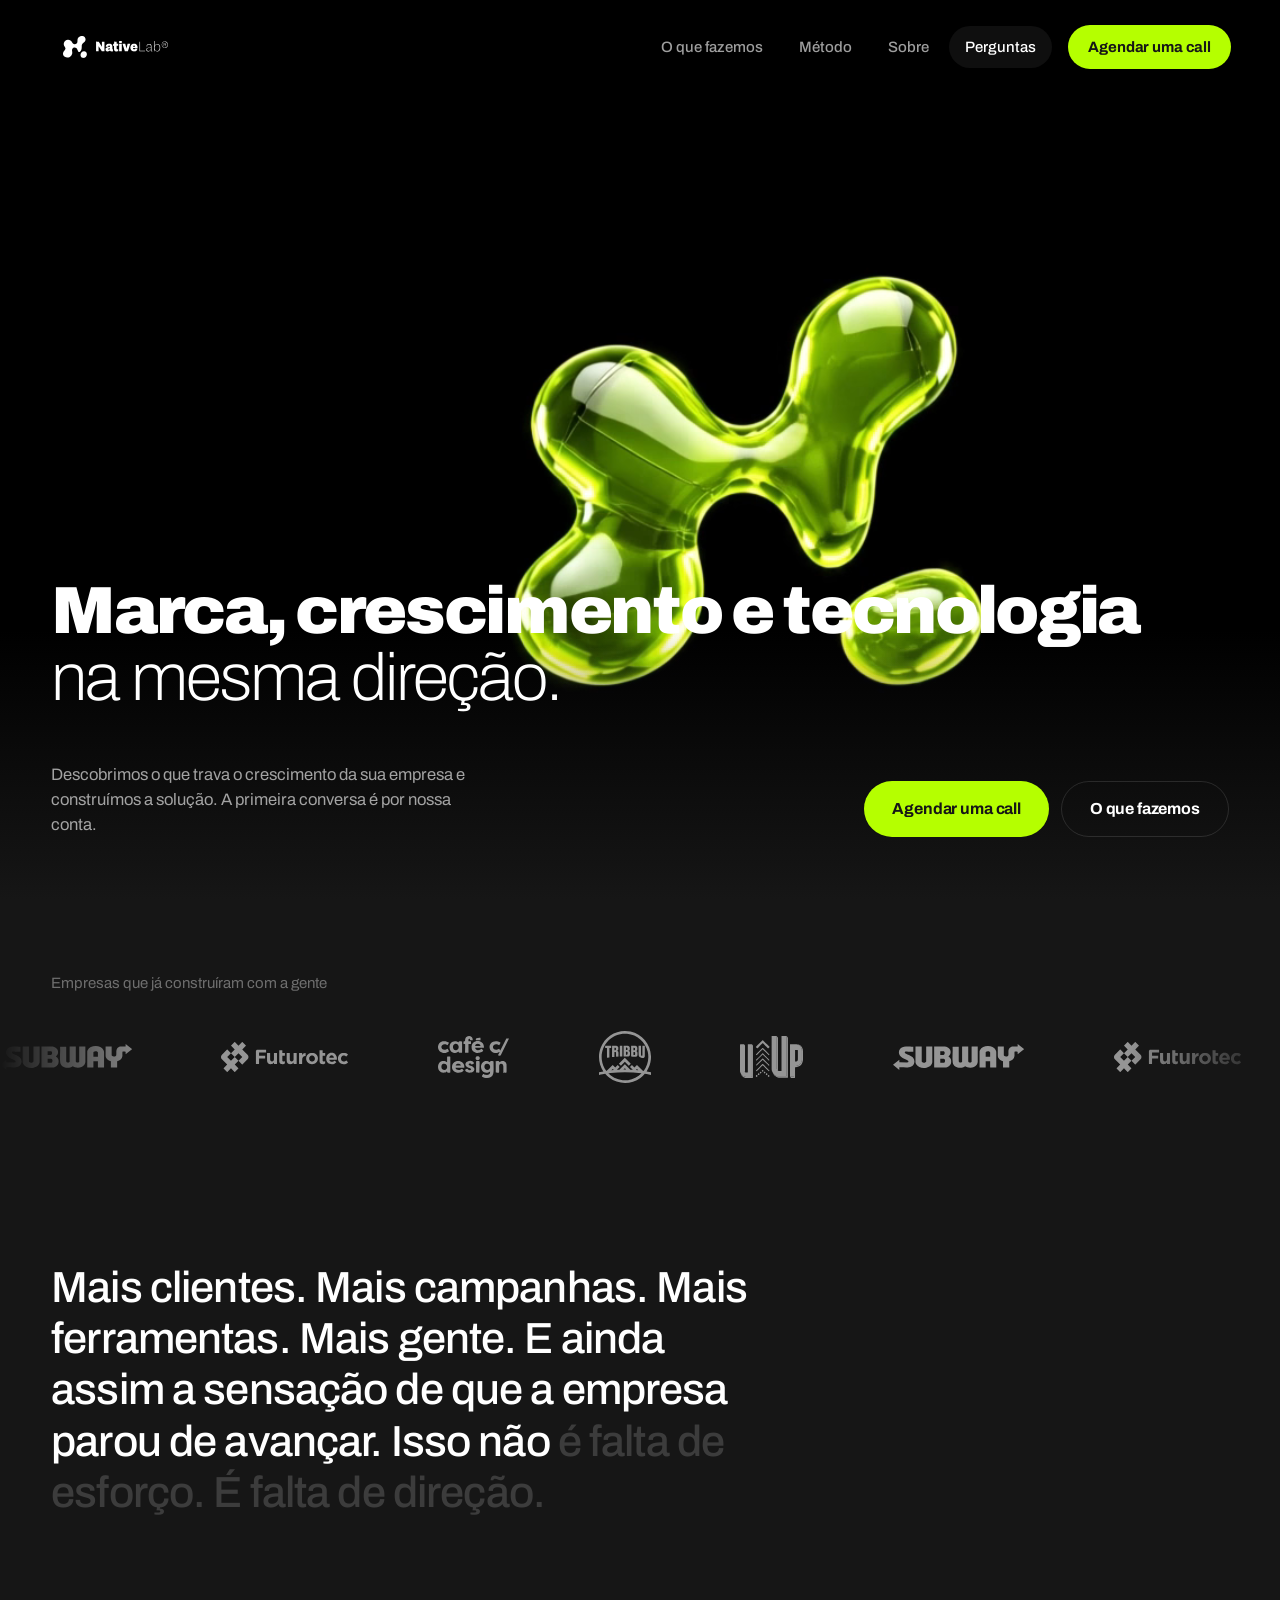
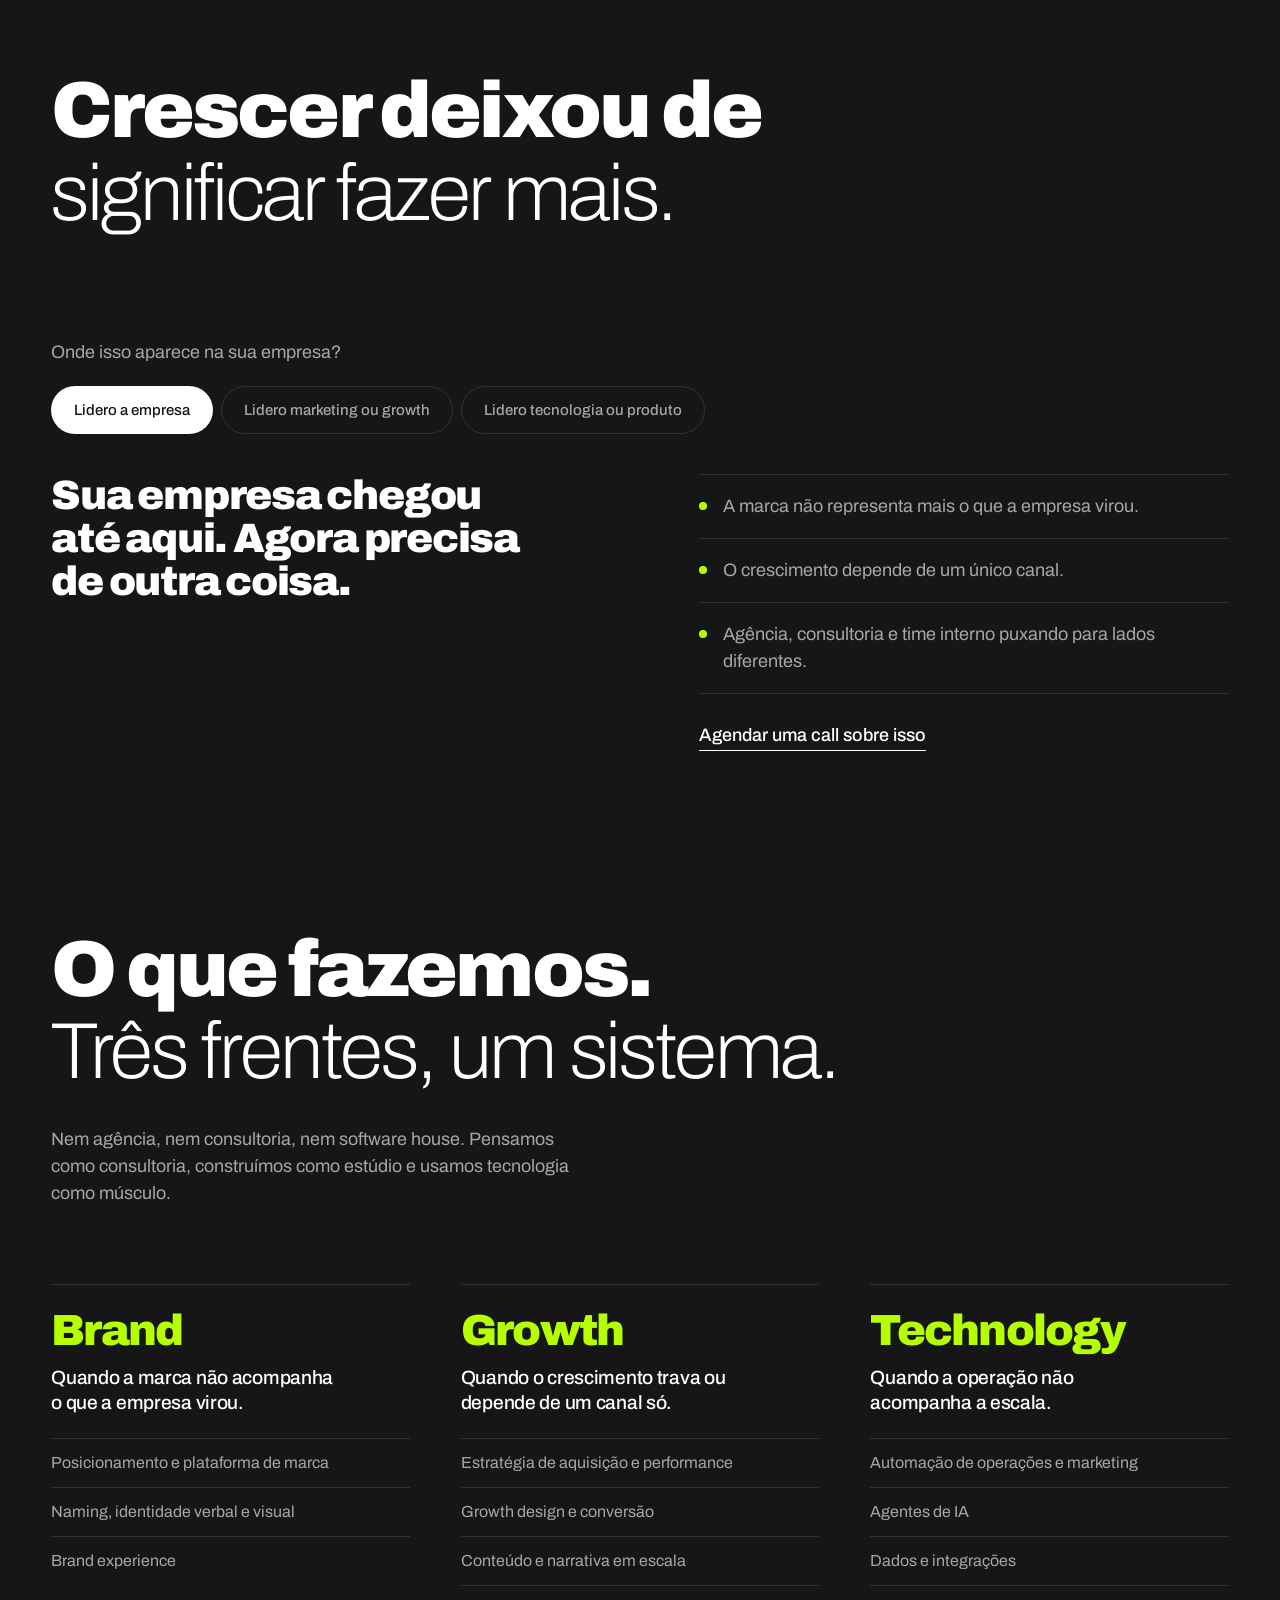
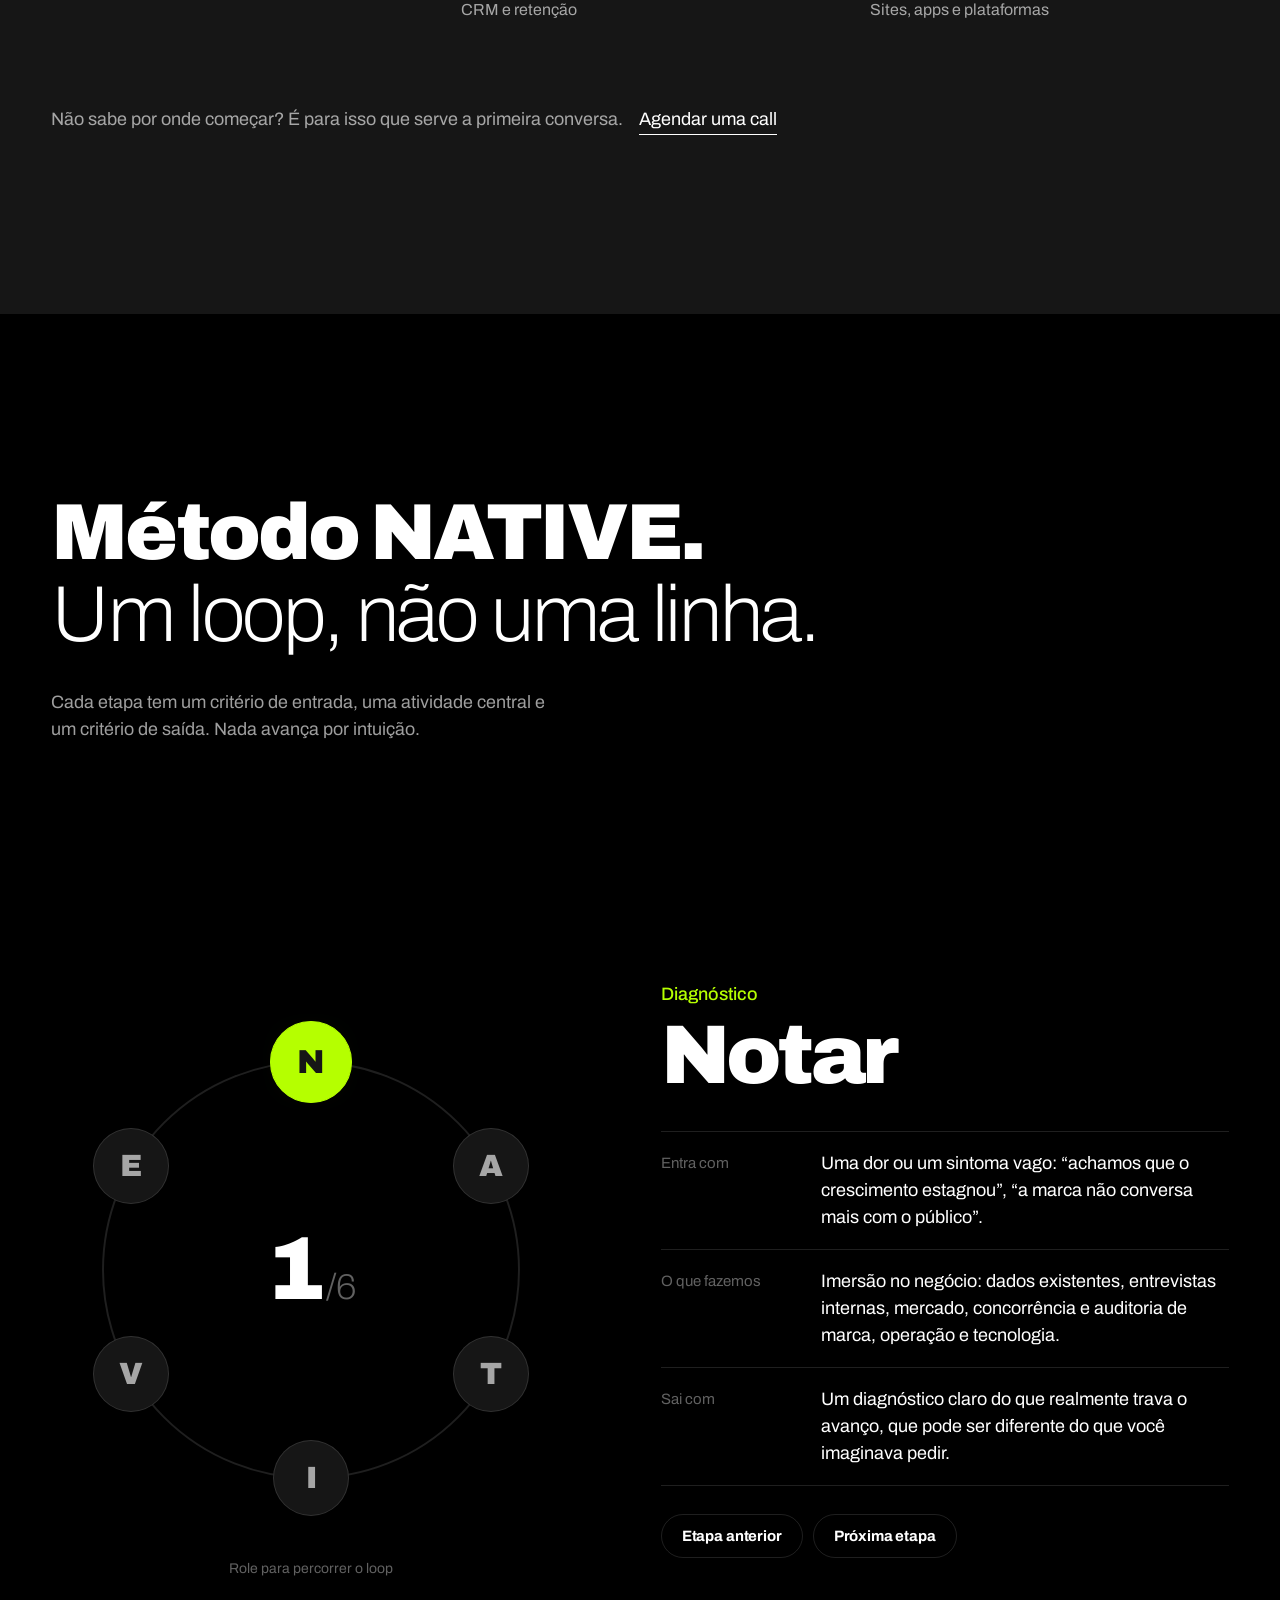
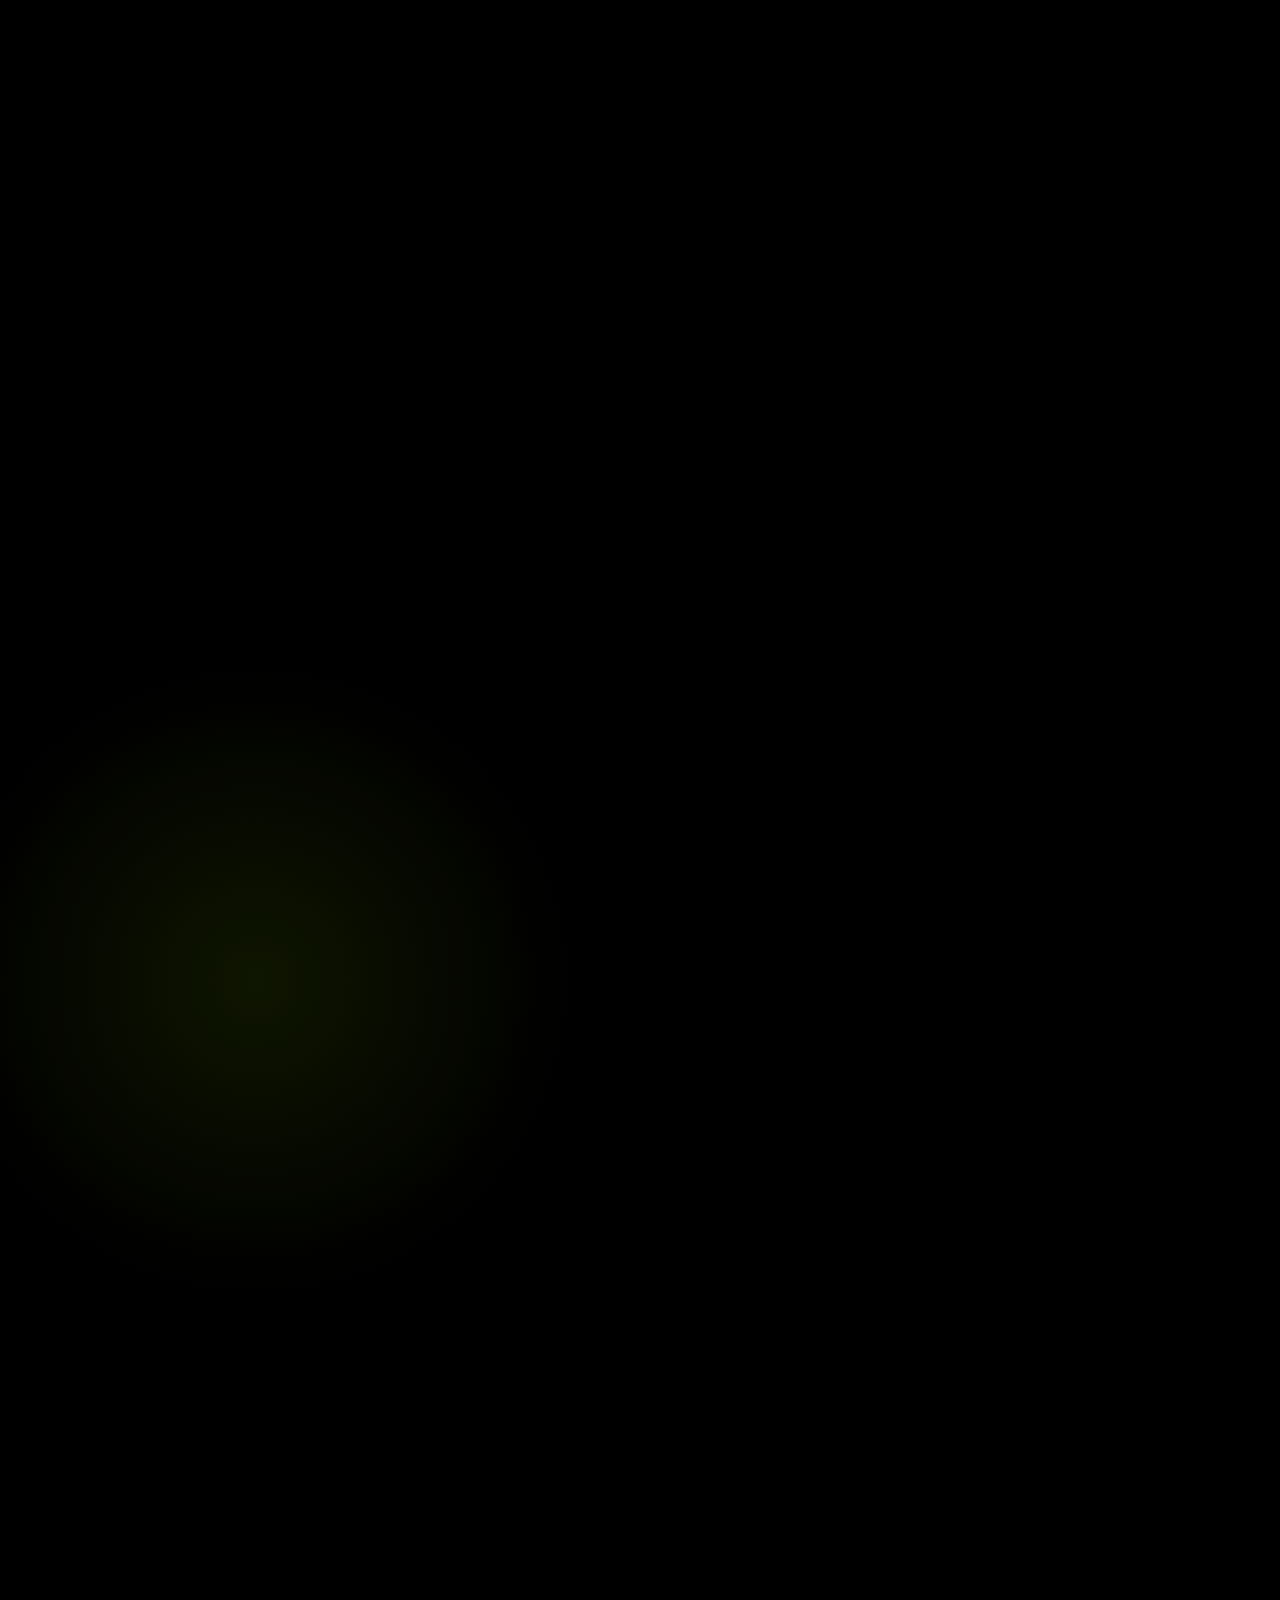
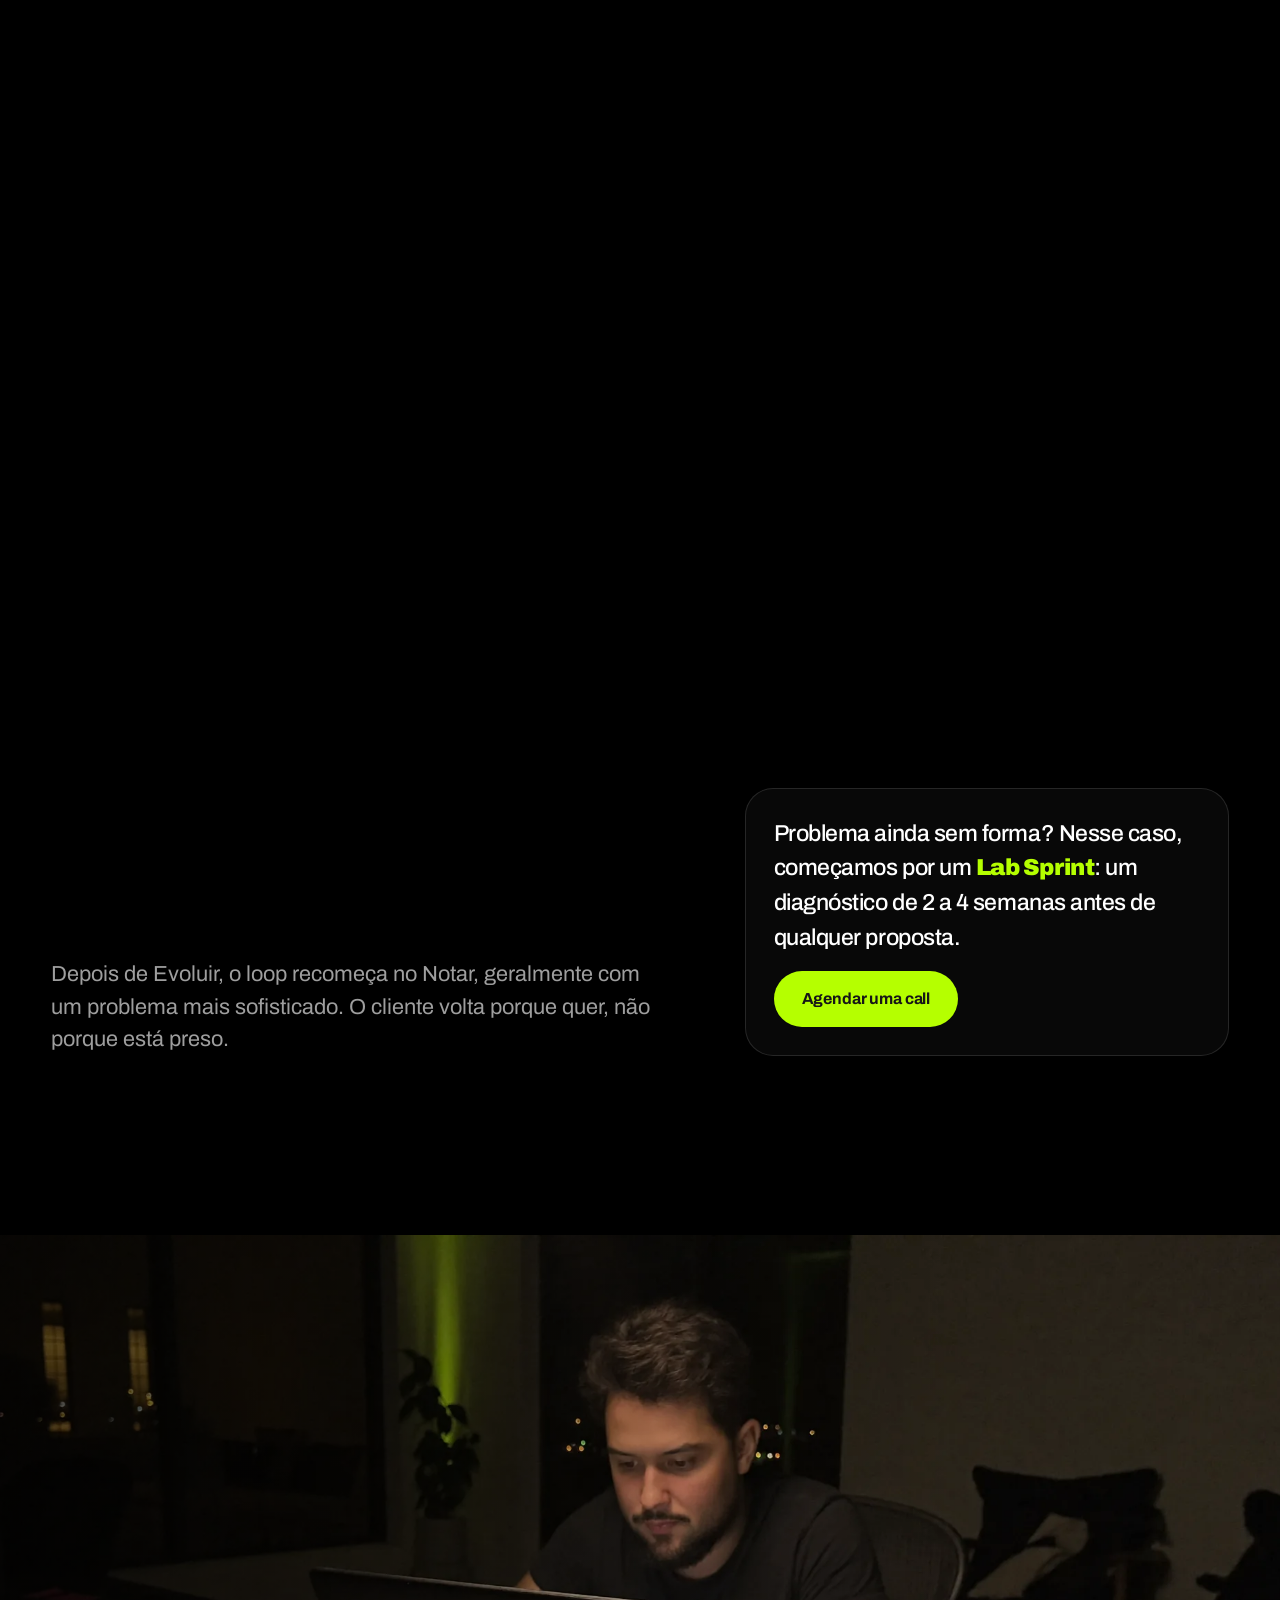
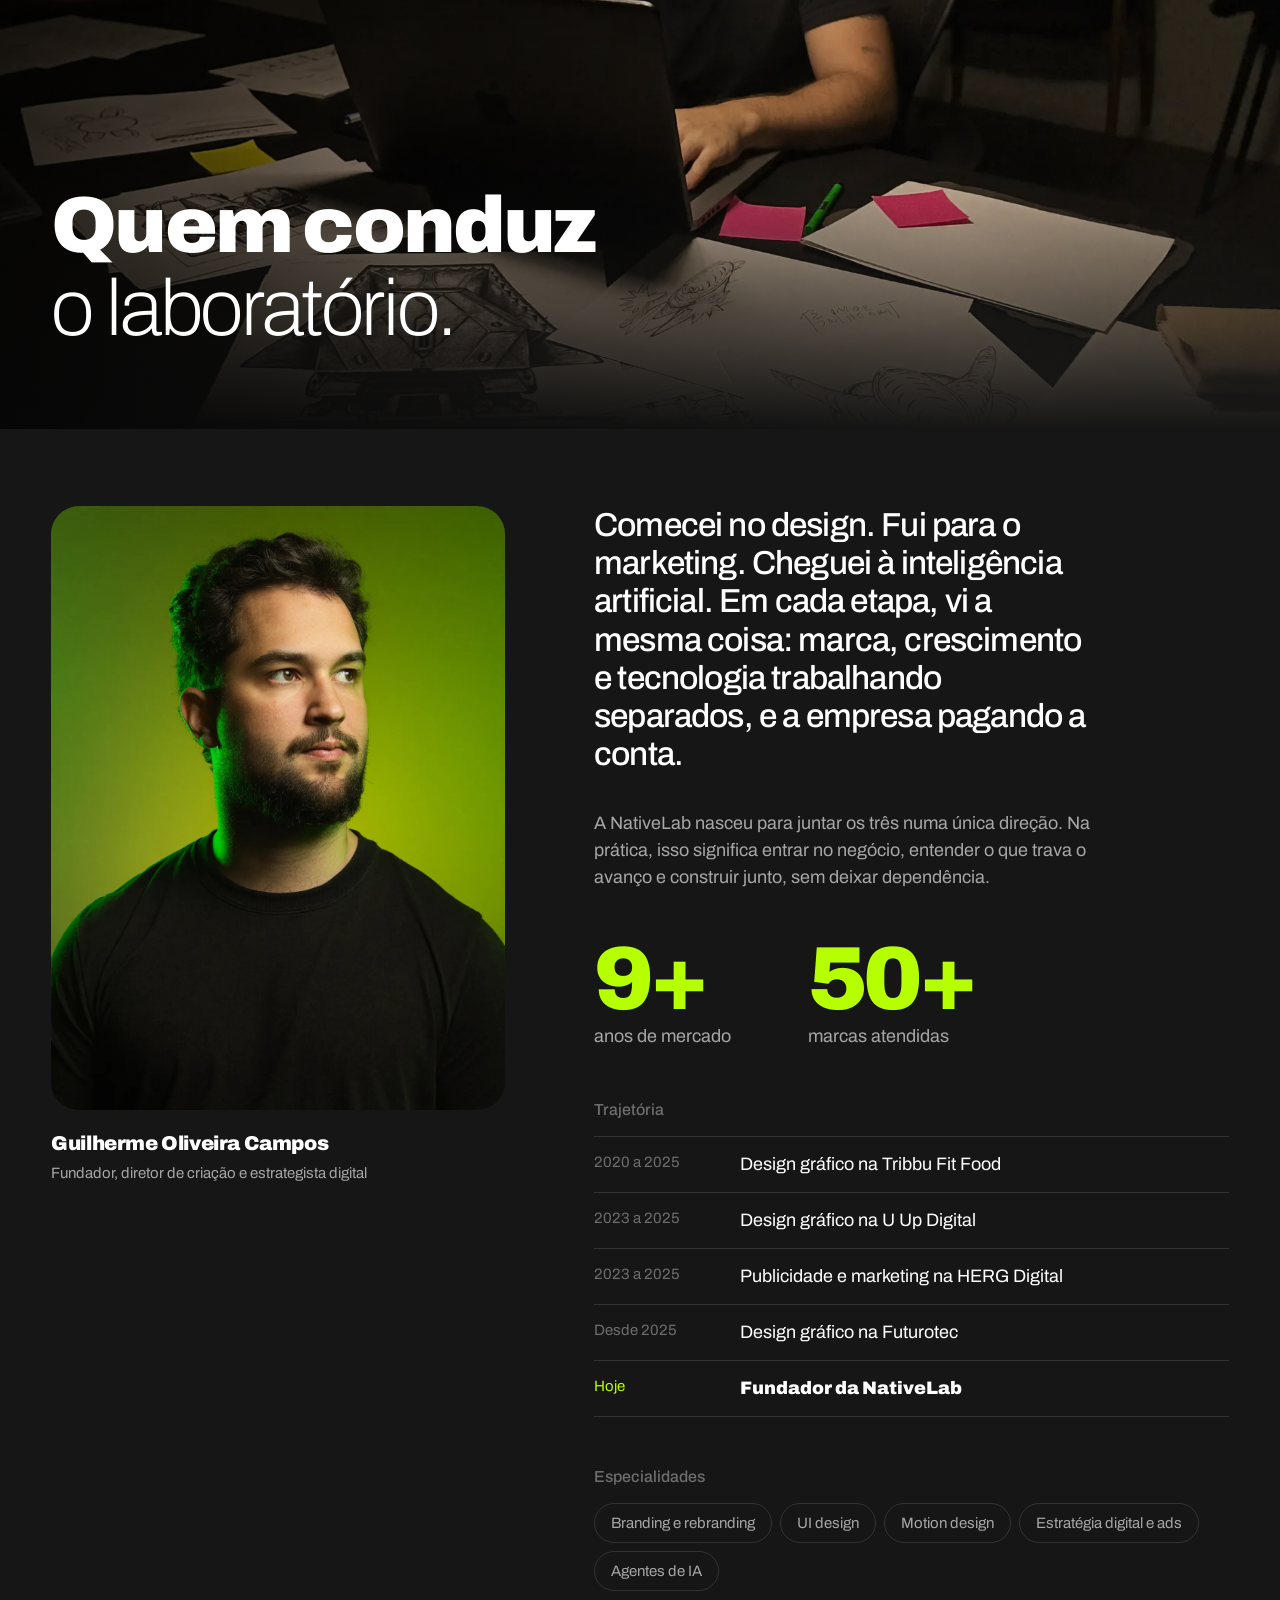
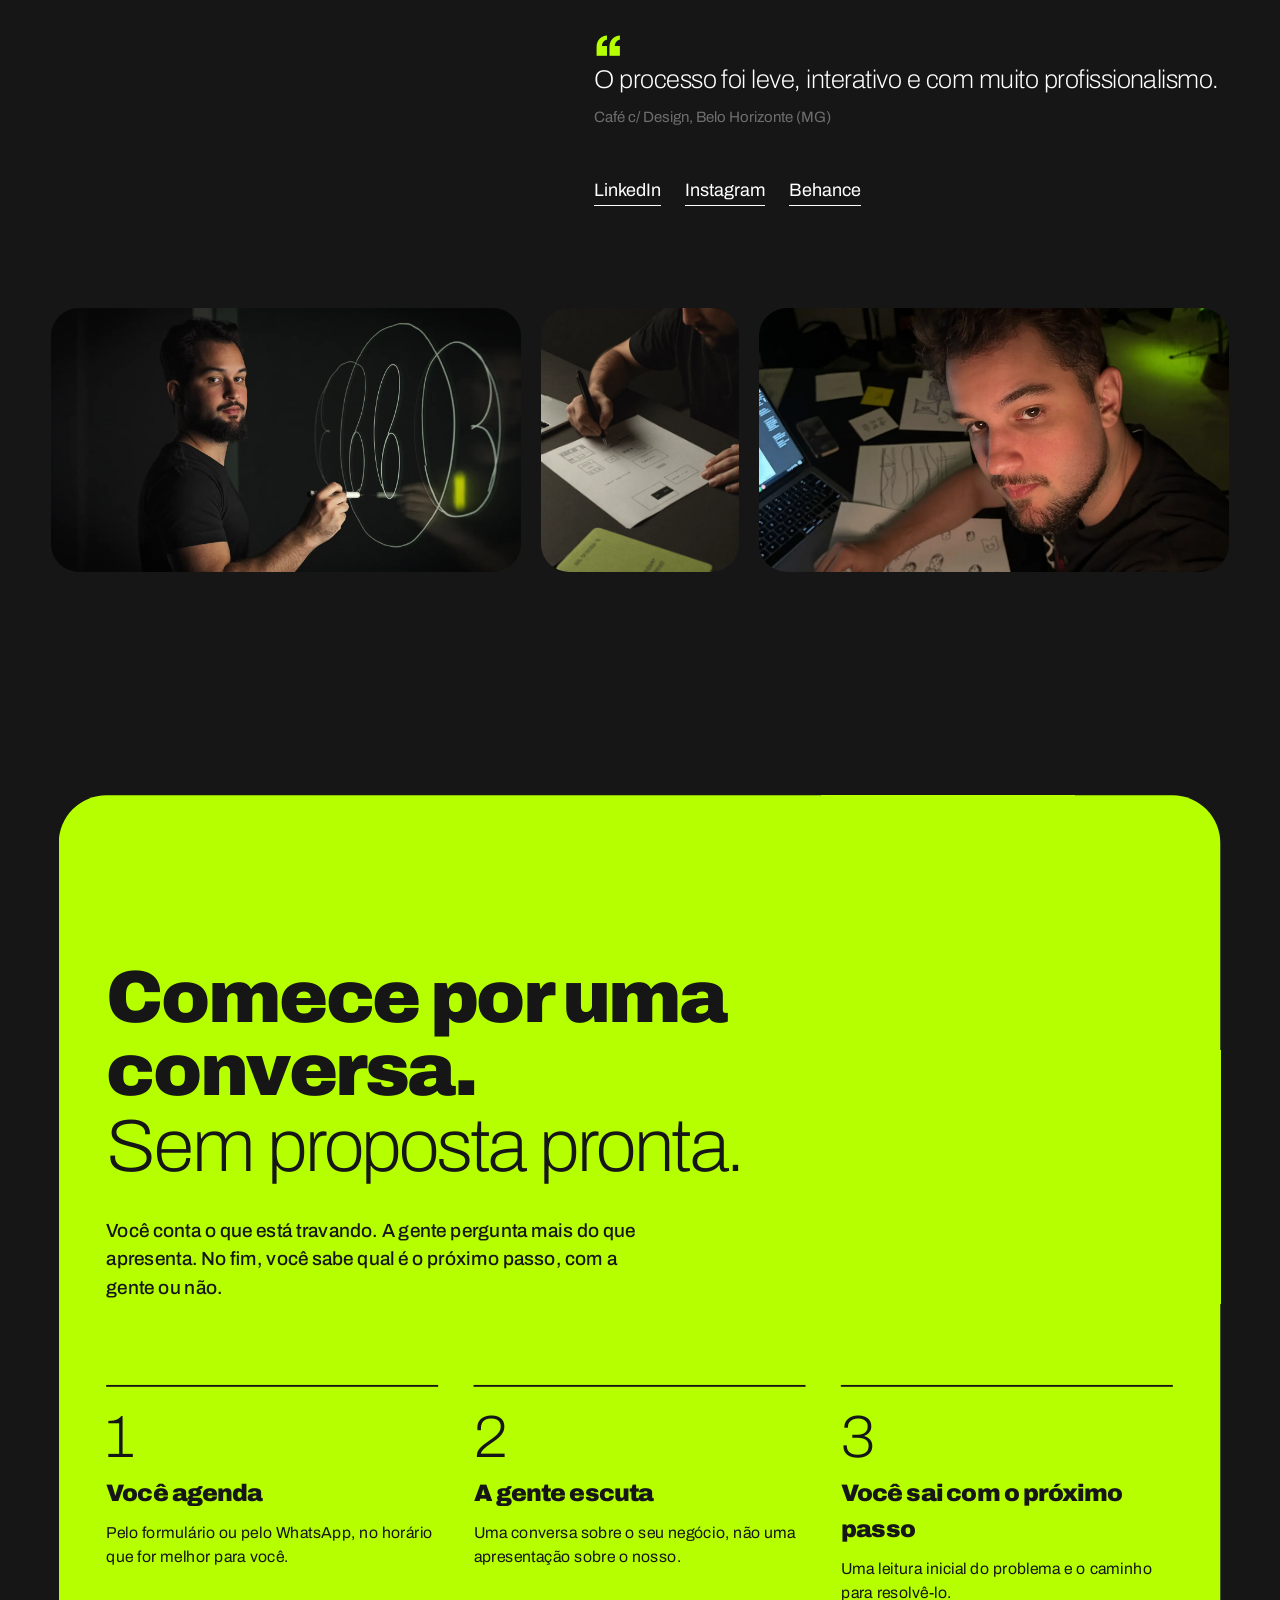
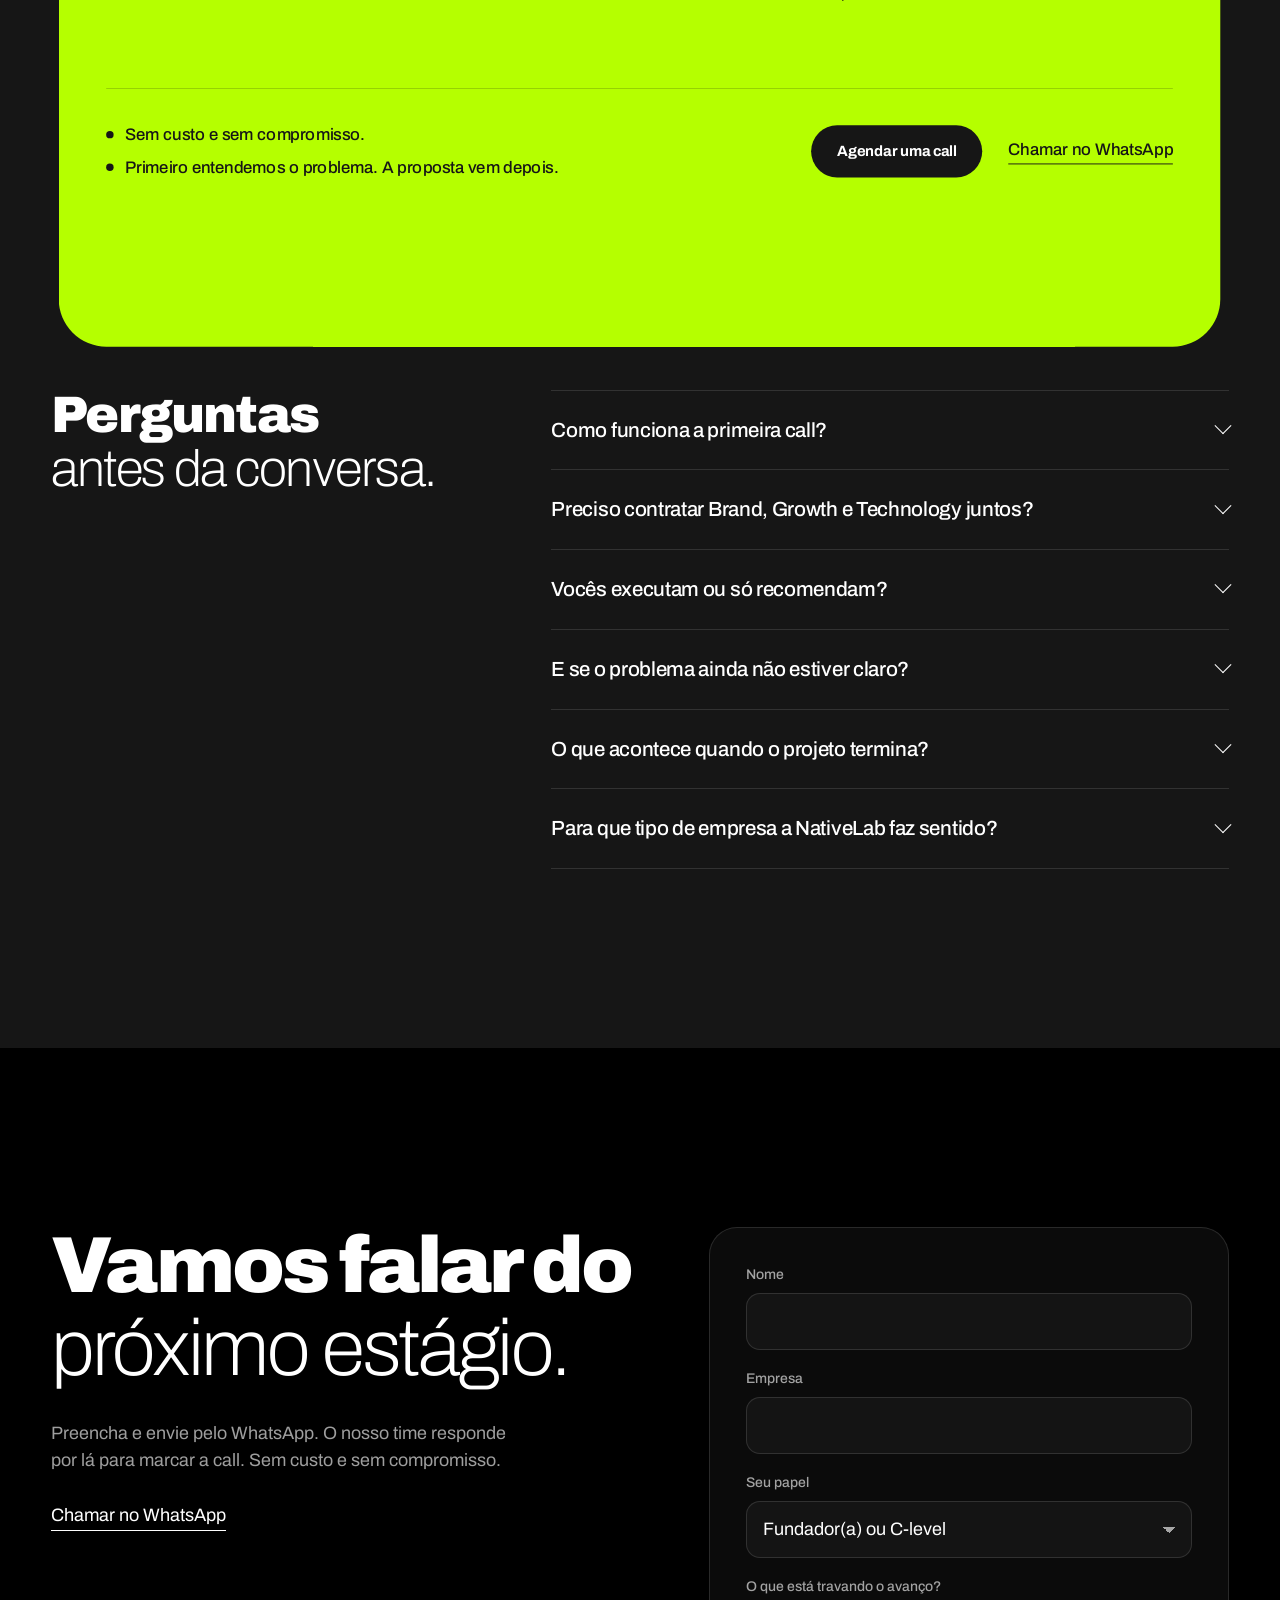
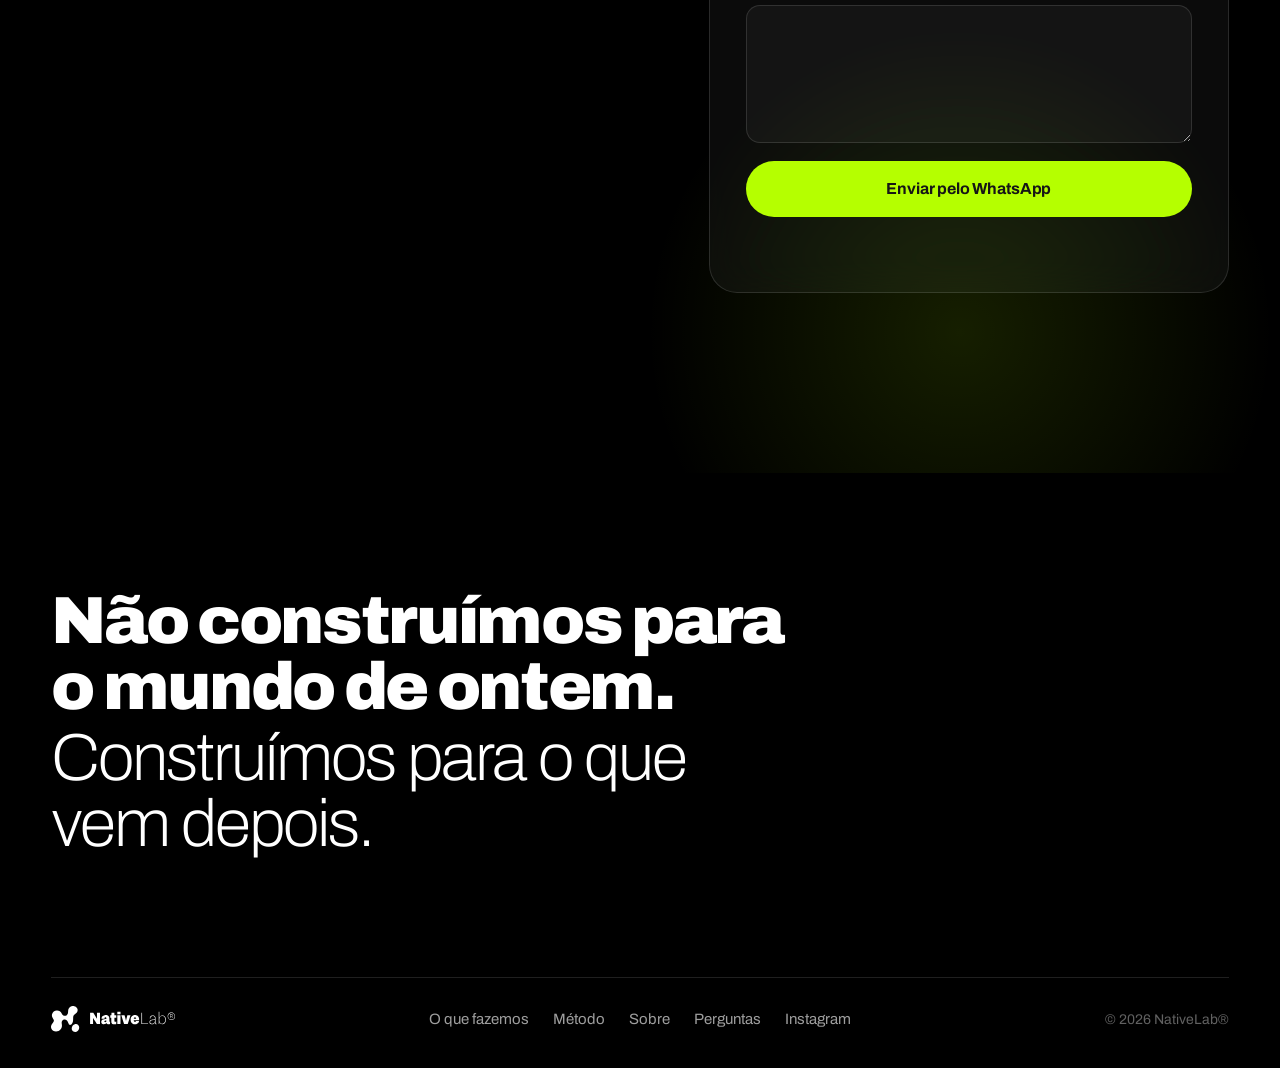
==== commit 292877a7: "Botoes Agendar uma call levam para o Cal.com" ====
--- a/index.html
+++ b/index.html
@@ -35,7 +35,7 @@
     <a href="#sobre">Sobre</a>
     <a href="#faq">Perguntas</a>
   </nav>
-  <a class="btn btn-lime btn-sm nav-cta" href="#contato" data-drop="Agendar" data-track="cta_nav">Agendar uma call</a>
+  <a class="btn btn-lime btn-sm nav-cta" href="https://cal.com/guilhermenativelab/30min" target="_blank" rel="noopener" data-drop="Agendar" data-track="cta_nav">Agendar uma call</a>
   <button class="nav-toggle" aria-expanded="false" aria-controls="menu-mobile" aria-label="Abrir menu"><span></span><span></span></button>
 </header>
 
@@ -44,7 +44,7 @@
   <a href="#metodo">Método</a>
   <a href="#sobre">Sobre</a>
   <a href="#faq">Perguntas</a>
-  <a class="btn btn-lime" href="#contato">Agendar uma call</a>
+  <a class="btn btn-lime" href="https://cal.com/guilhermenativelab/30min" target="_blank" rel="noopener">Agendar uma call</a>
 </div>
 
 <main id="conteudo">
@@ -69,7 +69,7 @@
     <div class="hero-foot">
       <p class="hero-lead">Descobrimos o que trava o crescimento da sua empresa e construímos a solução. A primeira conversa é por nossa conta.</p>
       <div class="hero-actions">
-        <a class="btn btn-lime" href="#contato" data-drop="Agendar">Agendar uma call</a>
+        <a class="btn btn-lime" href="https://cal.com/guilhermenativelab/30min" target="_blank" rel="noopener" data-drop="Agendar">Agendar uma call</a>
         <a class="btn btn-ghost" href="#servicos">O que fazemos</a>
       </div>
     </div>
@@ -118,7 +118,7 @@
             <li>O crescimento depende de um único canal.</li>
             <li>Agência, consultoria e time interno puxando para lados diferentes.</li>
           </ul>
-          <a class="link panel-cta" href="#contato">Agendar uma call sobre isso</a>
+          <a class="link panel-cta" href="https://cal.com/guilhermenativelab/30min" target="_blank" rel="noopener">Agendar uma call sobre isso</a>
         </div>
       </div>
       <div class="panel" role="tabpanel" id="panel-m" aria-labelledby="tab-m" hidden>
@@ -129,7 +129,7 @@
             <li>A empresa adquire bem e retém mal.</li>
             <li>Conteúdo sem consistência e sem sistema.</li>
           </ul>
-          <a class="link panel-cta" href="#contato">Agendar uma call sobre isso</a>
+          <a class="link panel-cta" href="https://cal.com/guilhermenativelab/30min" target="_blank" rel="noopener">Agendar uma call sobre isso</a>
         </div>
       </div>
       <div class="panel" role="tabpanel" id="panel-t" aria-labelledby="tab-t" hidden>
@@ -140,7 +140,7 @@
             <li>Ferramentas desconectadas e dados espalhados.</li>
             <li>Atendimento e vendas sobrecarregados.</li>
           </ul>
-          <a class="link panel-cta" href="#contato">Agendar uma call sobre isso</a>
+          <a class="link panel-cta" href="https://cal.com/guilhermenativelab/30min" target="_blank" rel="noopener">Agendar uma call sobre isso</a>
         </div>
       </div>
     </div>
@@ -190,7 +190,7 @@
       </article>
     </div>
 
-    <p class="services-note">Não sabe por onde começar? É para isso que serve a primeira conversa. <a class="link" href="#contato">Agendar uma call</a></p>
+    <p class="services-note">Não sabe por onde começar? É para isso que serve a primeira conversa. <a class="link" href="https://cal.com/guilhermenativelab/30min" target="_blank" rel="noopener">Agendar uma call</a></p>
   </div>
 </section>
 
@@ -246,7 +246,7 @@
       <p class="loop-note">Depois de Evoluir, o loop recomeça no Notar, geralmente com um problema mais sofisticado. O cliente volta porque quer, não porque está preso.</p>
       <div class="mid-cta">
         <p>Problema ainda sem forma? Nesse caso, começamos por um <strong>Lab Sprint</strong>: um diagnóstico de 2 a 4 semanas antes de qualquer proposta.</p>
-        <a class="btn btn-lime" href="#contato" data-drop="Agendar">Agendar uma call</a>
+        <a class="btn btn-lime" href="https://cal.com/guilhermenativelab/30min" target="_blank" rel="noopener" data-drop="Agendar">Agendar uma call</a>
       </div>
     </div>
   </div>
@@ -363,7 +363,7 @@
         <li>Primeiro entendemos o problema. A proposta vem depois.</li>
       </ul>
       <div class="sprint-actions">
-        <a class="btn btn-dark" href="#contato" data-drop="Agendar">Agendar uma call</a>
+        <a class="btn btn-dark" href="https://cal.com/guilhermenativelab/30min" target="_blank" rel="noopener" data-drop="Agendar">Agendar uma call</a>
         <a class="link" href="#" data-whatsapp>Chamar no WhatsApp</a>
       </div>
     </div>
@@ -446,7 +446,7 @@
 </main>
 
 <div class="sticky-cta" data-sticky-cta>
-  <a class="btn btn-lime" href="#contato">Agendar uma call</a>
+  <a class="btn btn-lime" href="https://cal.com/guilhermenativelab/30min" target="_blank" rel="noopener">Agendar uma call</a>
   <a class="round sticky-wa" href="#" data-whatsapp aria-label="Conversar no WhatsApp"><svg viewBox="0 0 24 24"><path d="M20 11.5a8.5 8.5 0 0 1-12.6 7.4L3.5 20l1.2-3.7A8.5 8.5 0 1 1 20 11.5z"/></svg></a>
 </div>
 
